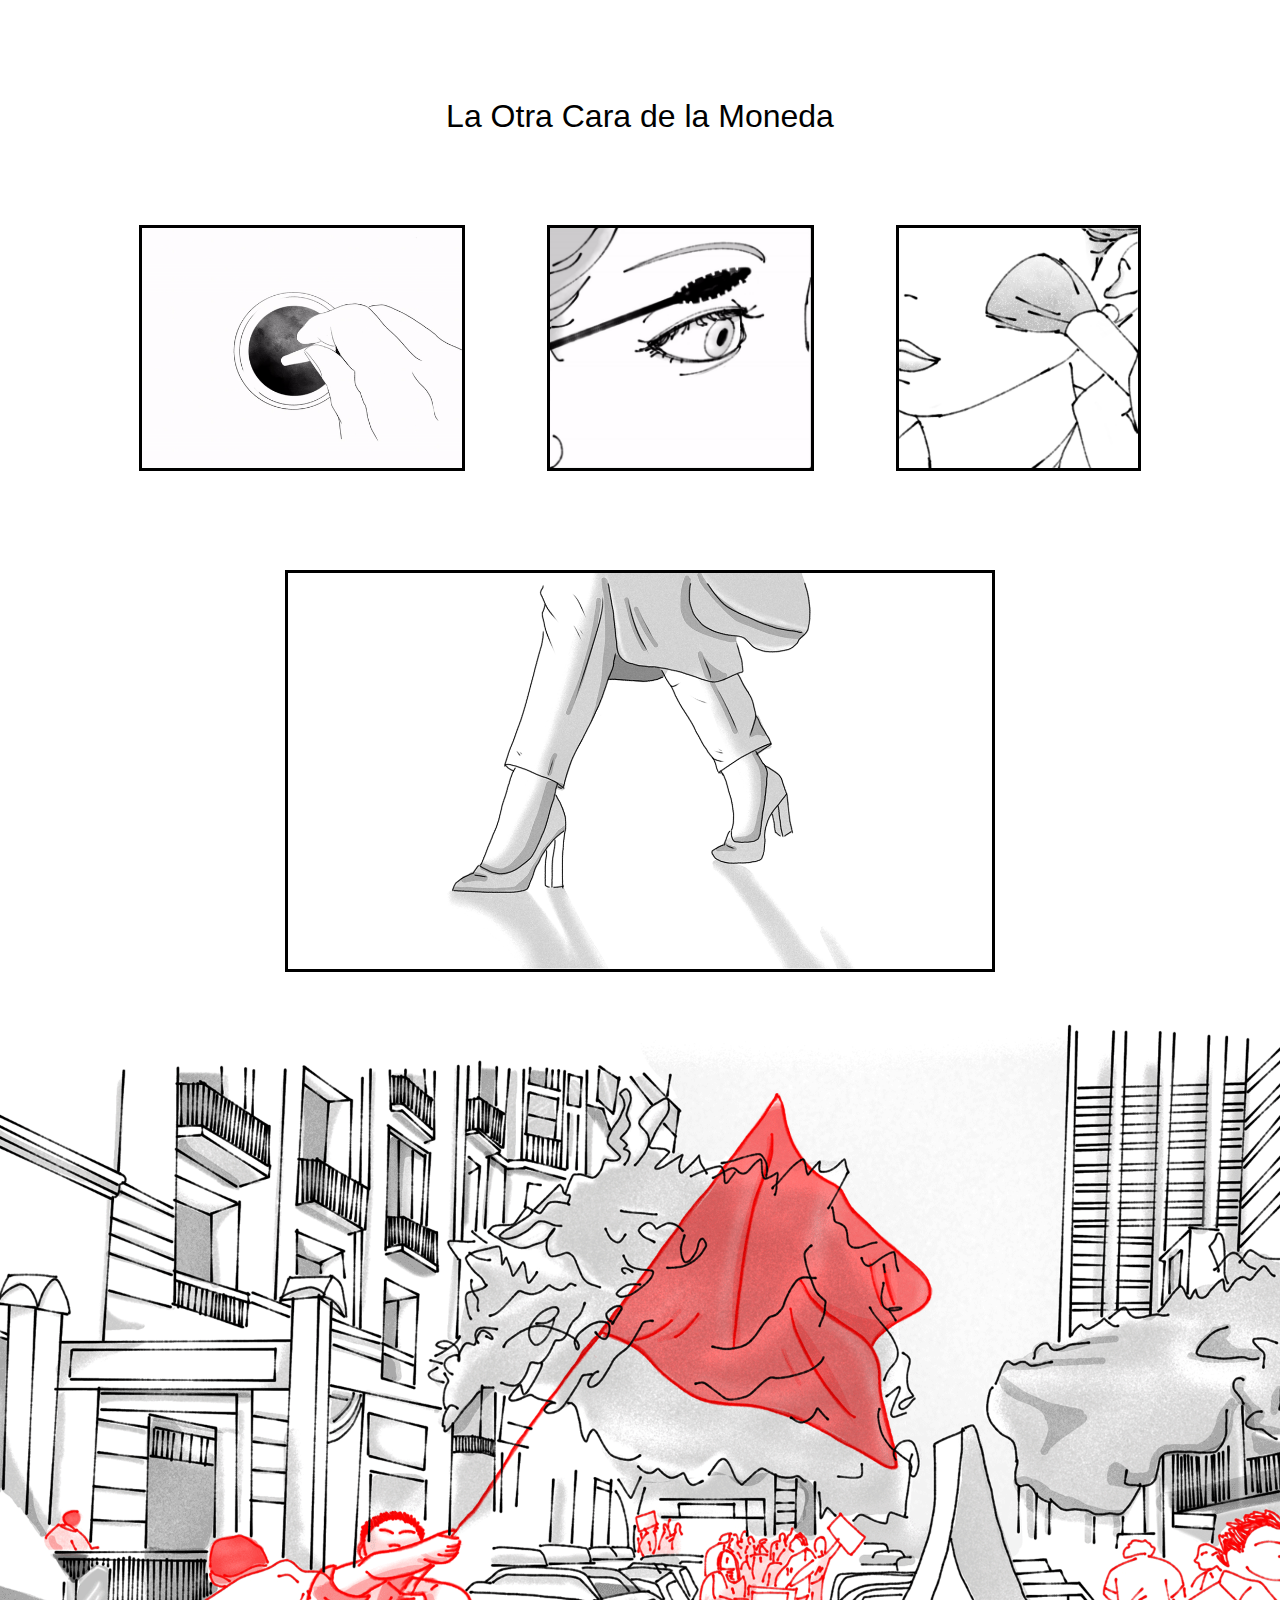
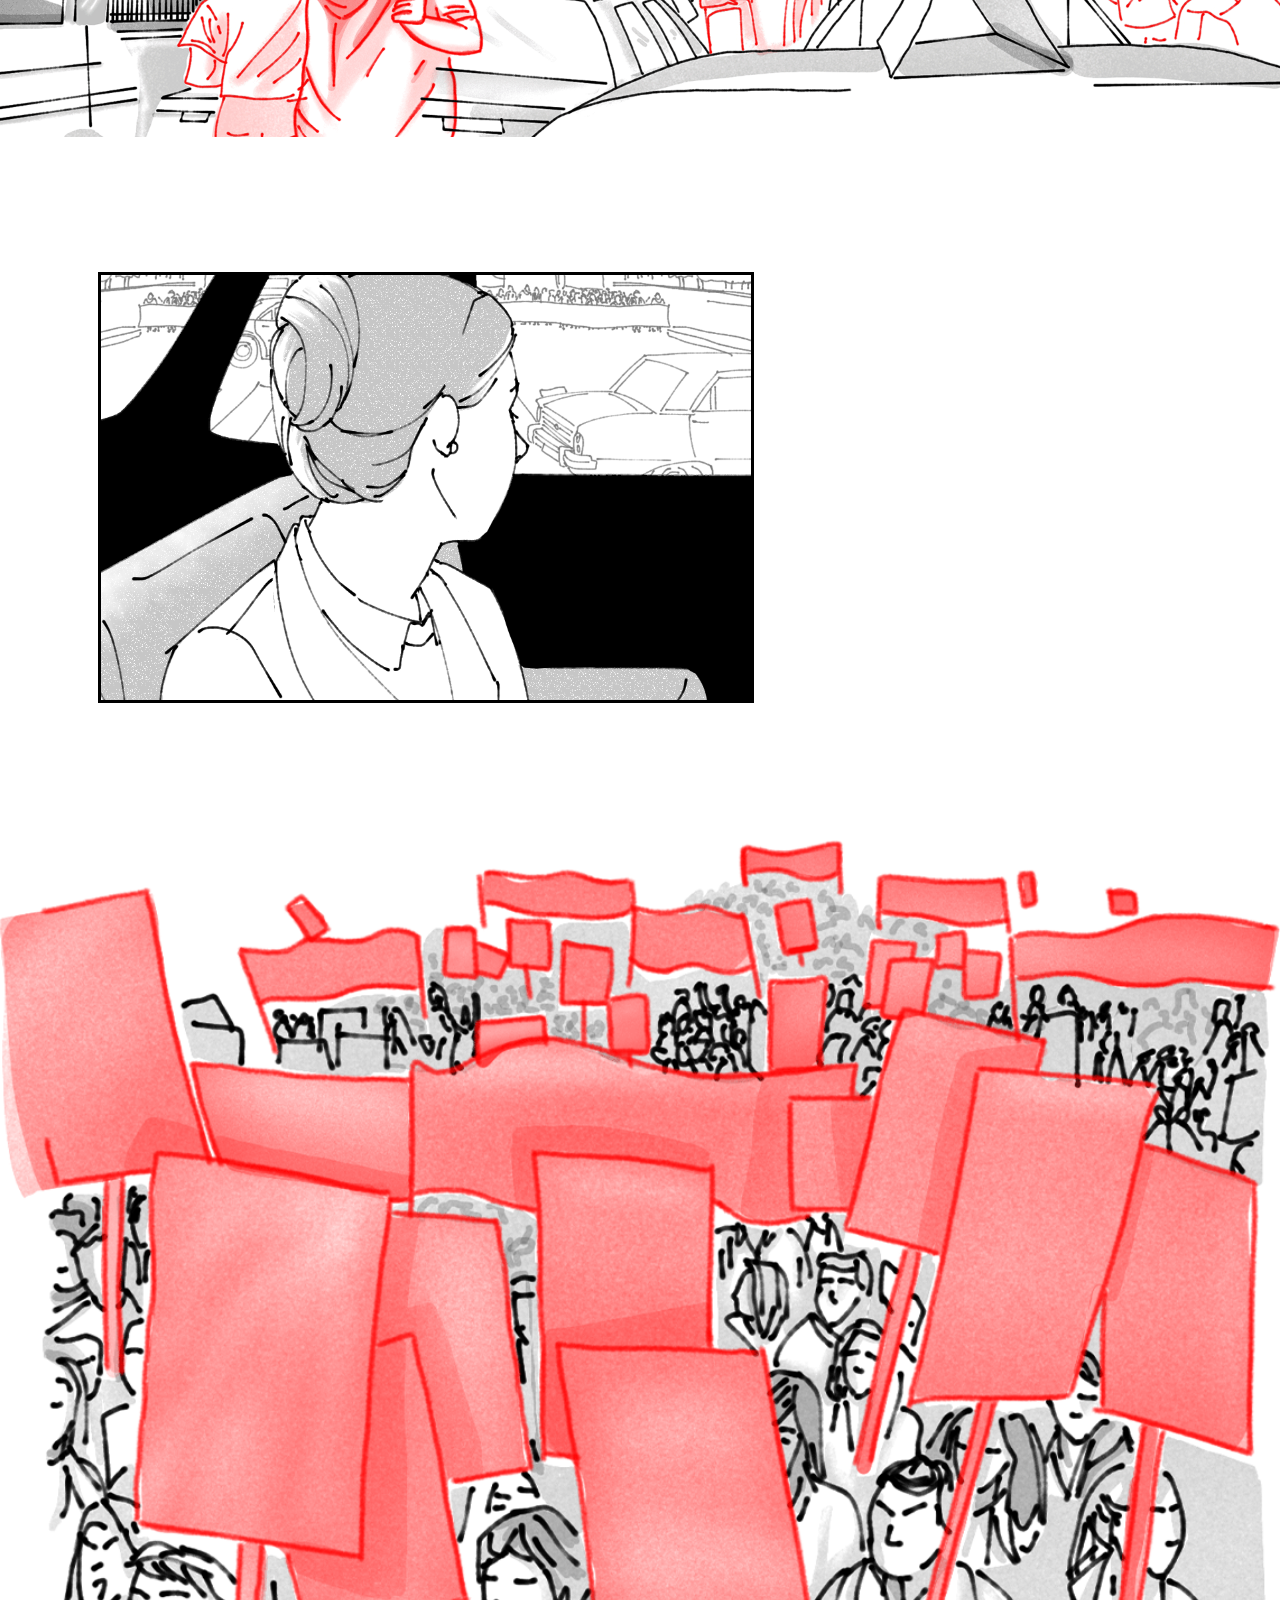
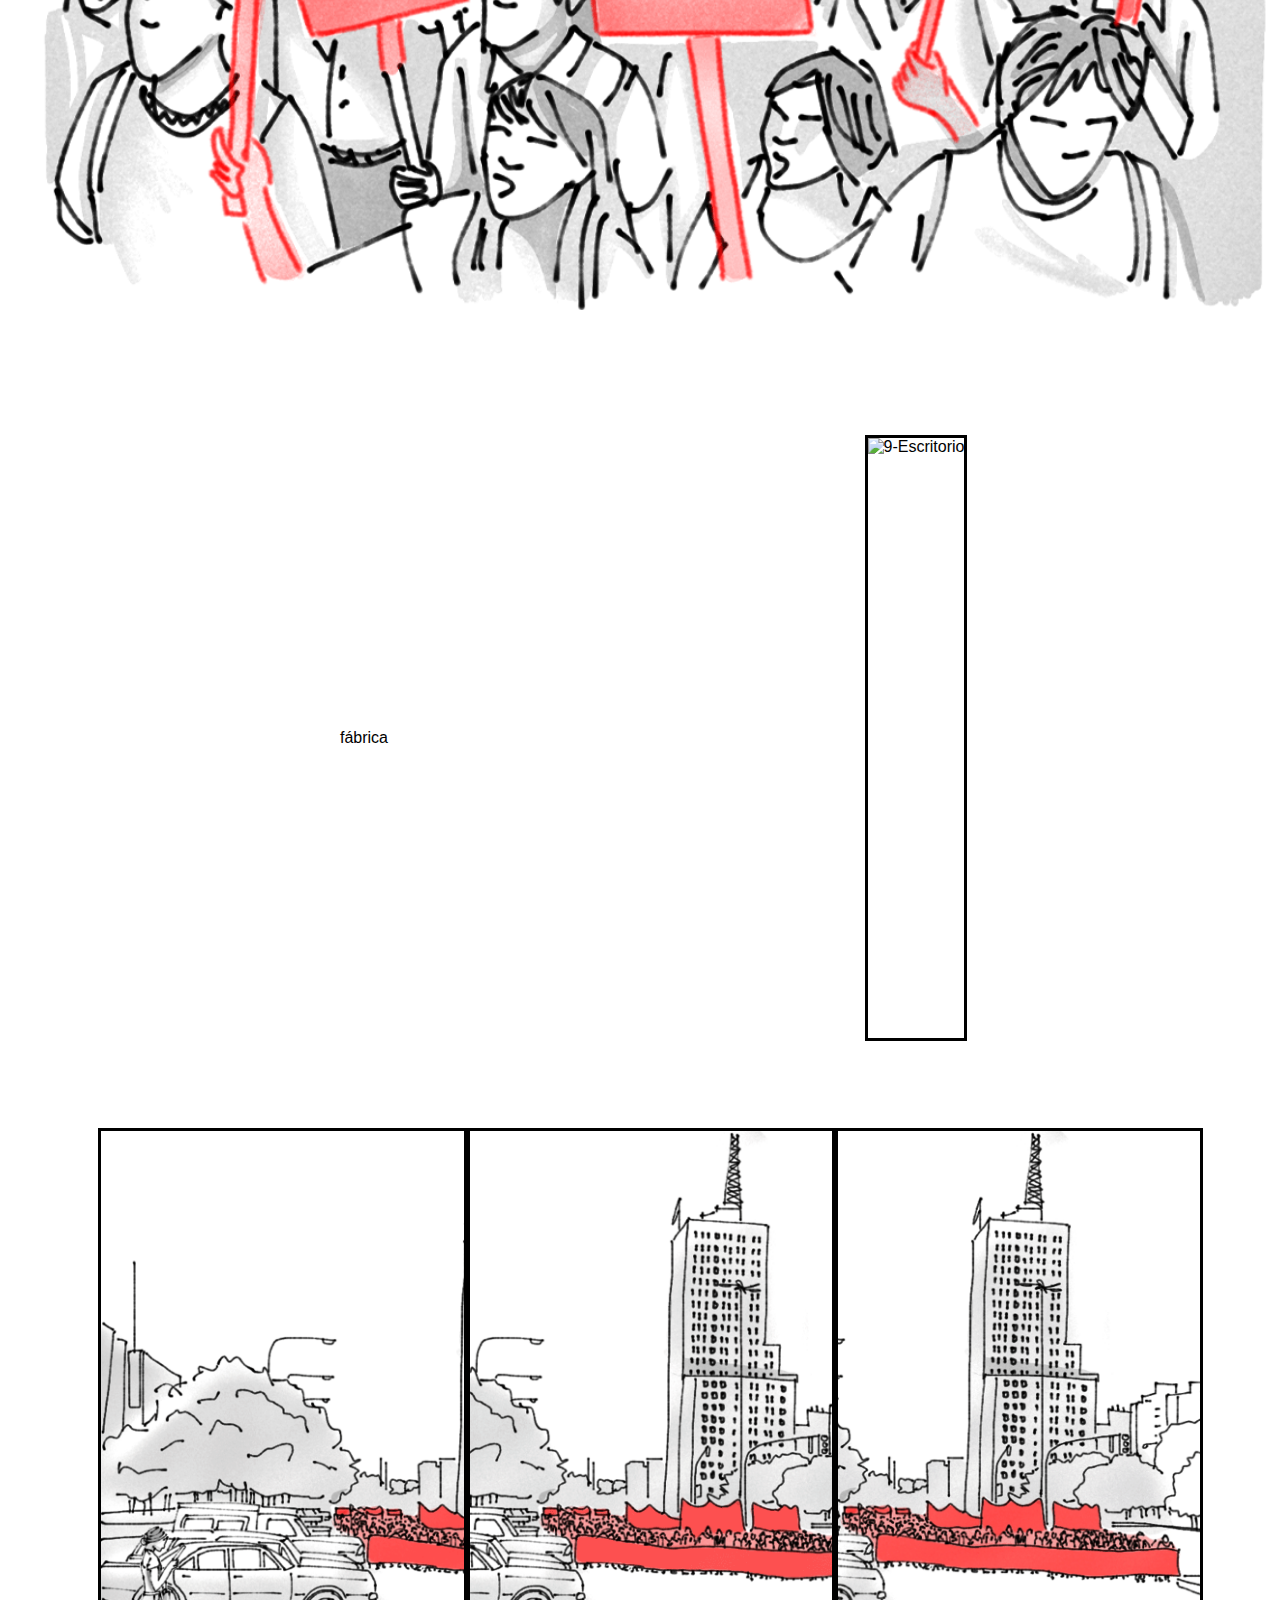
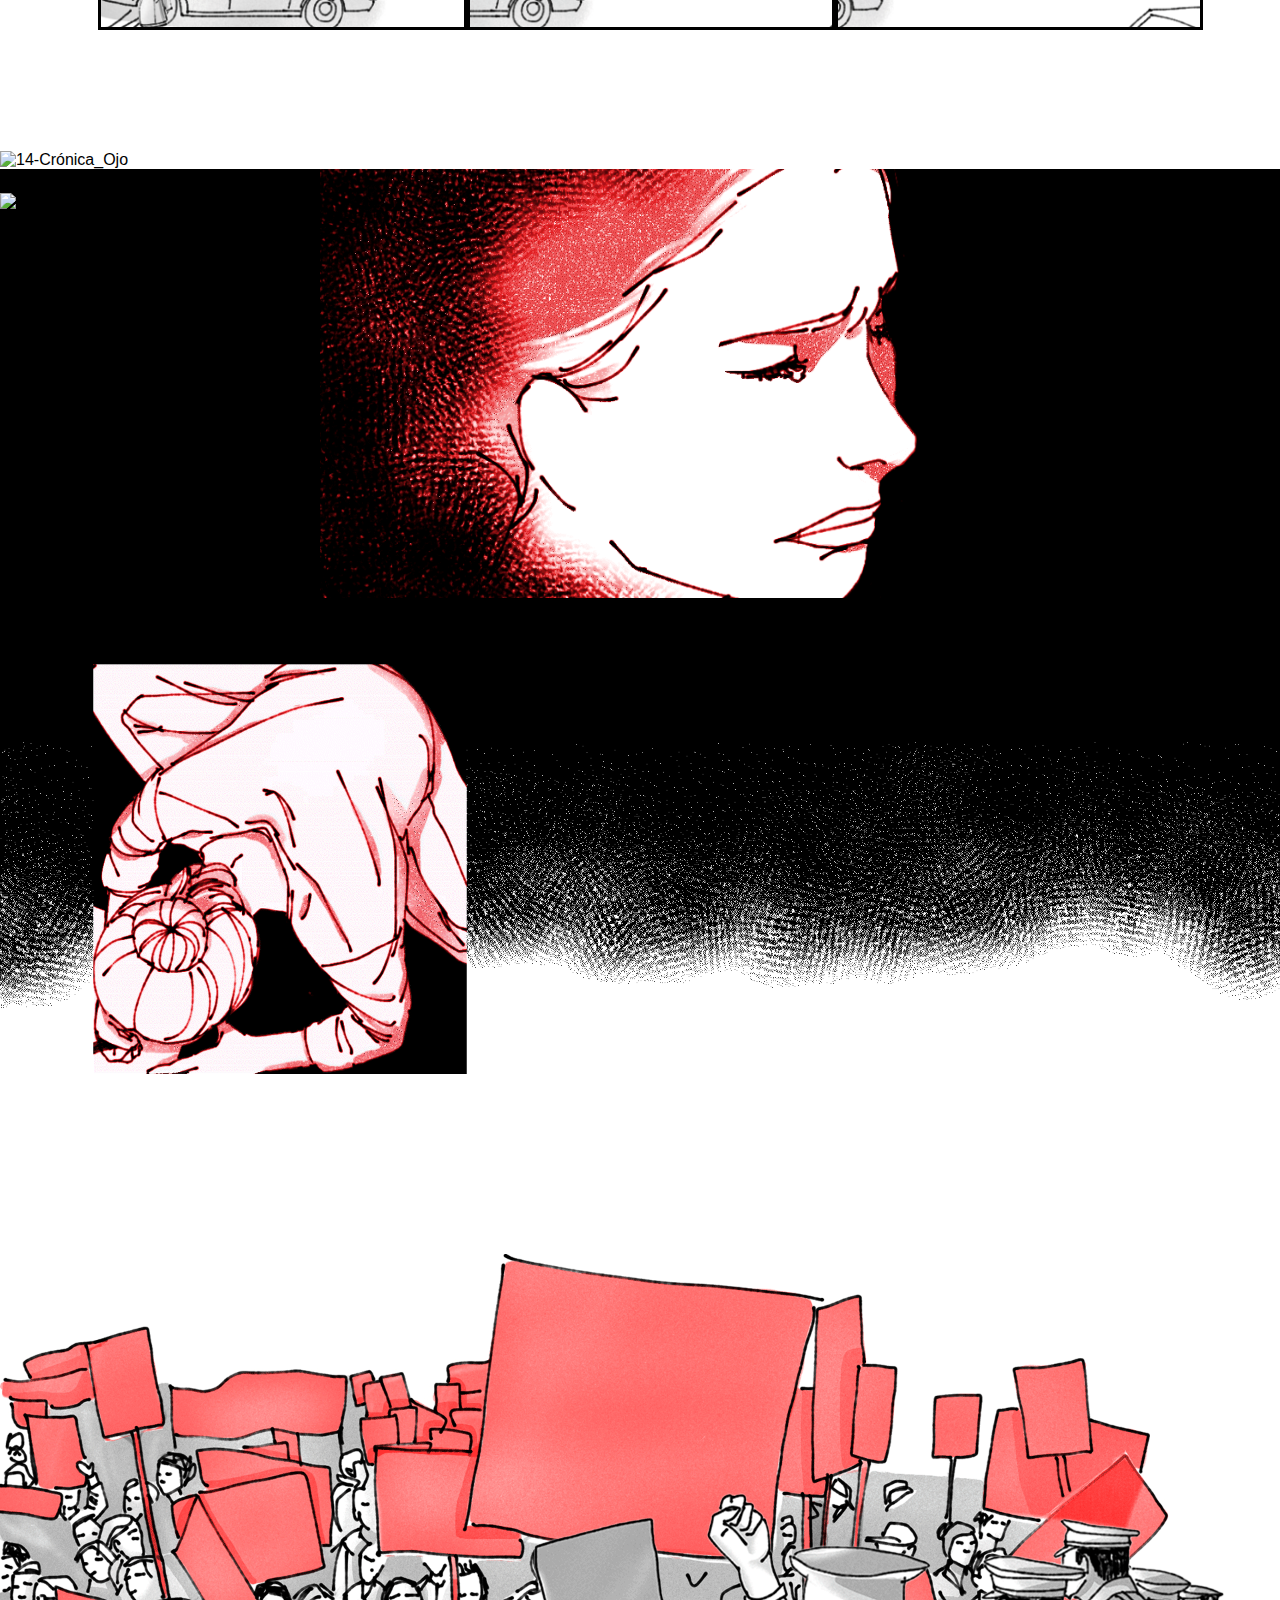
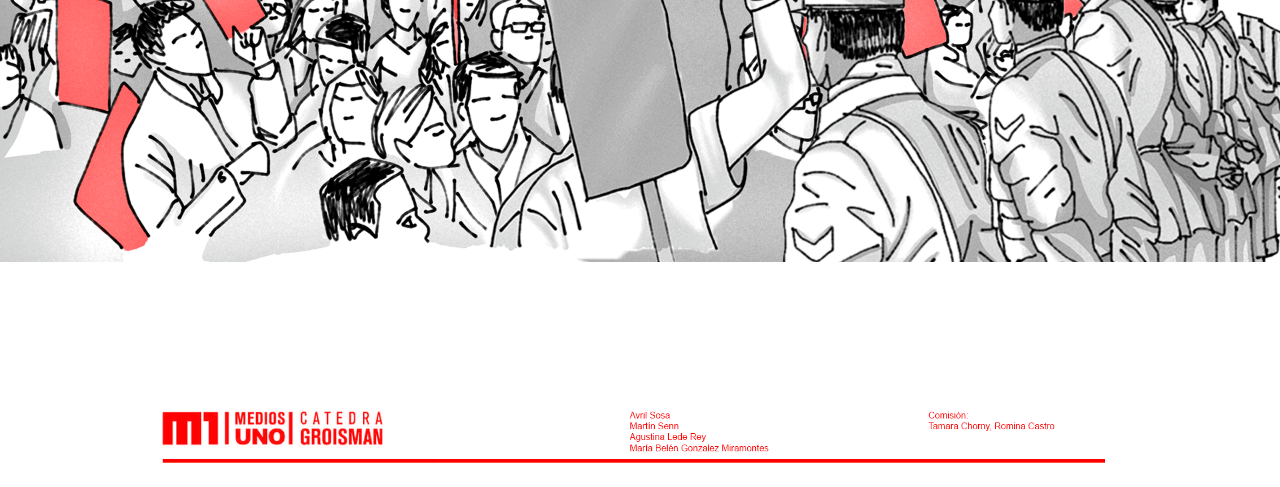
==== index.html @ 1dc96be9 "saving" ====
<!DOCTYPE html>
<html lang="en">
<head>
    <meta charset="UTF-8">
    <meta name="viewport" content="width=device-width, initial-scale=1.0">
    <title>La Otra Cara de la Moneda</title>
    <link rel="stylesheet" href="styles.css">
</head>
<body>
    <div class="section">La Otra Cara de la Moneda</div>
    
    <div class="row1">
        <div class="one">
            <img src="./Gifs/1-Café.gif" alt="1-Café" class="coffe">
        </div>
        <div class="two">
            <img src="./Gifs/2-Máscara.gif" alt="1-Máscara" class="rimmel">
        </div>
        <div class="three">
            <img src="./Gifs/3-Maquillaje.gif" alt="3-Maquillaje" class="makeup">
        </div>
    </div>

    <div class="row2">
        <img src="./Gifs/4-Zapatos.gif" alt="4-Zapatos" class="shoes">
    </div>

    <div class="row3">
        <img src="./Gifs/5-Banderazo.gif" alt="5-Banderazo" class="Flag">
    </div>

    <div class="row4">
        <img src="./Gifs/6-Taxi.gif" alt="6-Taxi" class="taxi">
    </div>

    <div class="row5">
        <img src="./Gifs/7-Marcha.gif" alt="7-Marcha" class="protest">
    </div>

    <div class="row6">
        <div class="rectangle">fábrica</div>
        <div class="nine">
            <img src="./Gifs/9-Escritorio.gif" alt="9-Escritorio" class="desk">
        </div>
    </div>

    <div class="row7">
        <div class="ten">
            <img src="./Gifs/10-Caminata1.gif" alt="Caminata1" class="walk1">
        </div>
        <div class="eleven">
            <img src="./Gifs/11-Caminata2.gif" alt="Caminata2" class="walk2">
        </div>
        <div class="twelve">
            <img src="./Gifs/12-Caminata3.gif" alt="Caminata3" class="walk3">
        </div>
    </div>

    <div class="row">
        <img src="./Gifs/13-TV.gif" alt="13-TV" class="tv">
    </div>

    <div class="row8">
        <img src="./Gifs/14-Crónica_Ojo.gif" alt="14-Crónica_Ojo" class="cronicatv">
    </div>

    <div class="row9">
        <img src="./Gifs/15-Llanto2.gif" alt="15-Llanto" class="cry">
    </div>

    <div class="row10">
        <img src="./Gifs/16-Escribiendo2.gif" alt="16-Escribiendo2" class="writing">
    </div>

    <div class="row11">
        <img src="./Gifs/17-Policía.gif" alt="17-Policía" class="police">
    </div>

    <div class="créditos">
        <img src="créditos.png" alt="créditos" class="credits">
    </div>
    
    <script src="scripts.js"></script>
</body>
</html>
---- styles.css ----
body {
  font-family: Arial, sans-serif;
  padding-left: 90px;
  padding-right: 90px;
}

.section {
  display: flex;
  justify-content: center;
  font-size: 2rem;
  padding-top: 90px;
}

.row1 {
  padding-top: 90px;
  padding-bottom: 45px;
  display: flex;
  align-items: center;
  justify-content: space-around;
}

.row1 div {
  display: flex;
  justify-content: center;
  height: 300px;
}

.row1 img {
  height: 80%;
  width: auto;
  border: 3px solid #000;
}

.row2 {
  display: flex;
  justify-content: center;
  align-items: center;
  padding-bottom: 45px;
}

.row2 img {
  width: 65%;
  border: 3px solid #000;
}

.row3 {
  display: flex;
  justify-content: center;
  align-items: center;
  padding-bottom: 90px;
  margin-left: -98px;
  margin-right: -98px;
}

.row3 img {
  width: 100%;
}

.row4 {
  display: flex;
  justify-content: left;
  padding-top: 45px;
  padding-bottom: 90px;
}

.row4 img {
  width: 60%;
  border: 3px solid #000;
}

.row5 {
  display: flex;
  justify-content: center;
  align-items: center;
  padding-top: 143px;
  padding-bottom: 135px;
  margin: -98px;
}

.row5 img {
  width: 100%;
}

.row6 {
  padding-top: 135px;
  padding-bottom: 45px;
  display: flex;
  justify-content: center;
  align-items: center;
  height: 600px;
  padding-top: 90px;
  gap: 20px; /* Espacio entre los GIFs */
}

.row6 div {
  display: flex;
  justify-content: center;
  align-items: center;
  flex: 2;
  height: 100%;
}

.row6 img {
  height: 100%;
  width: auto;
  border: 3px solid #000;
}

.row7 {
  padding-top: 45px;
  padding-bottom: 45px;
  display: flex;
  align-items: center;
  justify-content: space-between;
}

.row7 div {
  display: flex;
  justify-content: center;
  height: 620px;
}

.row7 img {
  max-height: 80%;
  width: auto;
  border: 3px solid #000;
}

.row{
  display: flex;
  justify-content: center;
  align-items: center;
  margin-left: -98px;
  margin-right: -98px;
}

.row img {
  width: 100%;
}

.row8 {
  display: flex;
  justify-content: center;
  align-items: center;
  margin-top: -60px;
  margin-left: -98px;
  margin-right: -98px;
  height: auto;
}

.row8 img {
  width: 100%;
  height: auto;
}

.row9 {
  display: flex;
  justify-content: center;
  align-items: center;
  margin-left: -98px;
  margin-right: -98px;
  background-color: black;
  padding-bottom: 15px;
}

.row9 img {
  width: 50%;
}

.row10 {
  display: flex;
  justify-content: center;
  align-items: center;
  margin-left: -98px;
  margin-right: -98px;
}

.row10 img {
  width: 100%;
}

.row4 img {
  width: 60%;
  border: 3px solid #000;
}

.row11 {
  display: flex;
  justify-content: center;
  align-items: center;
  margin-top: -90px;
  padding-bottom: 135px;
  margin-left: -98px;
  margin-right: -98px;
}

.row11 img {
  width: 100%;
}

.créditos {
  display: flex;
  align-items: center;
}

.créditos img {
  width: 100%;
}
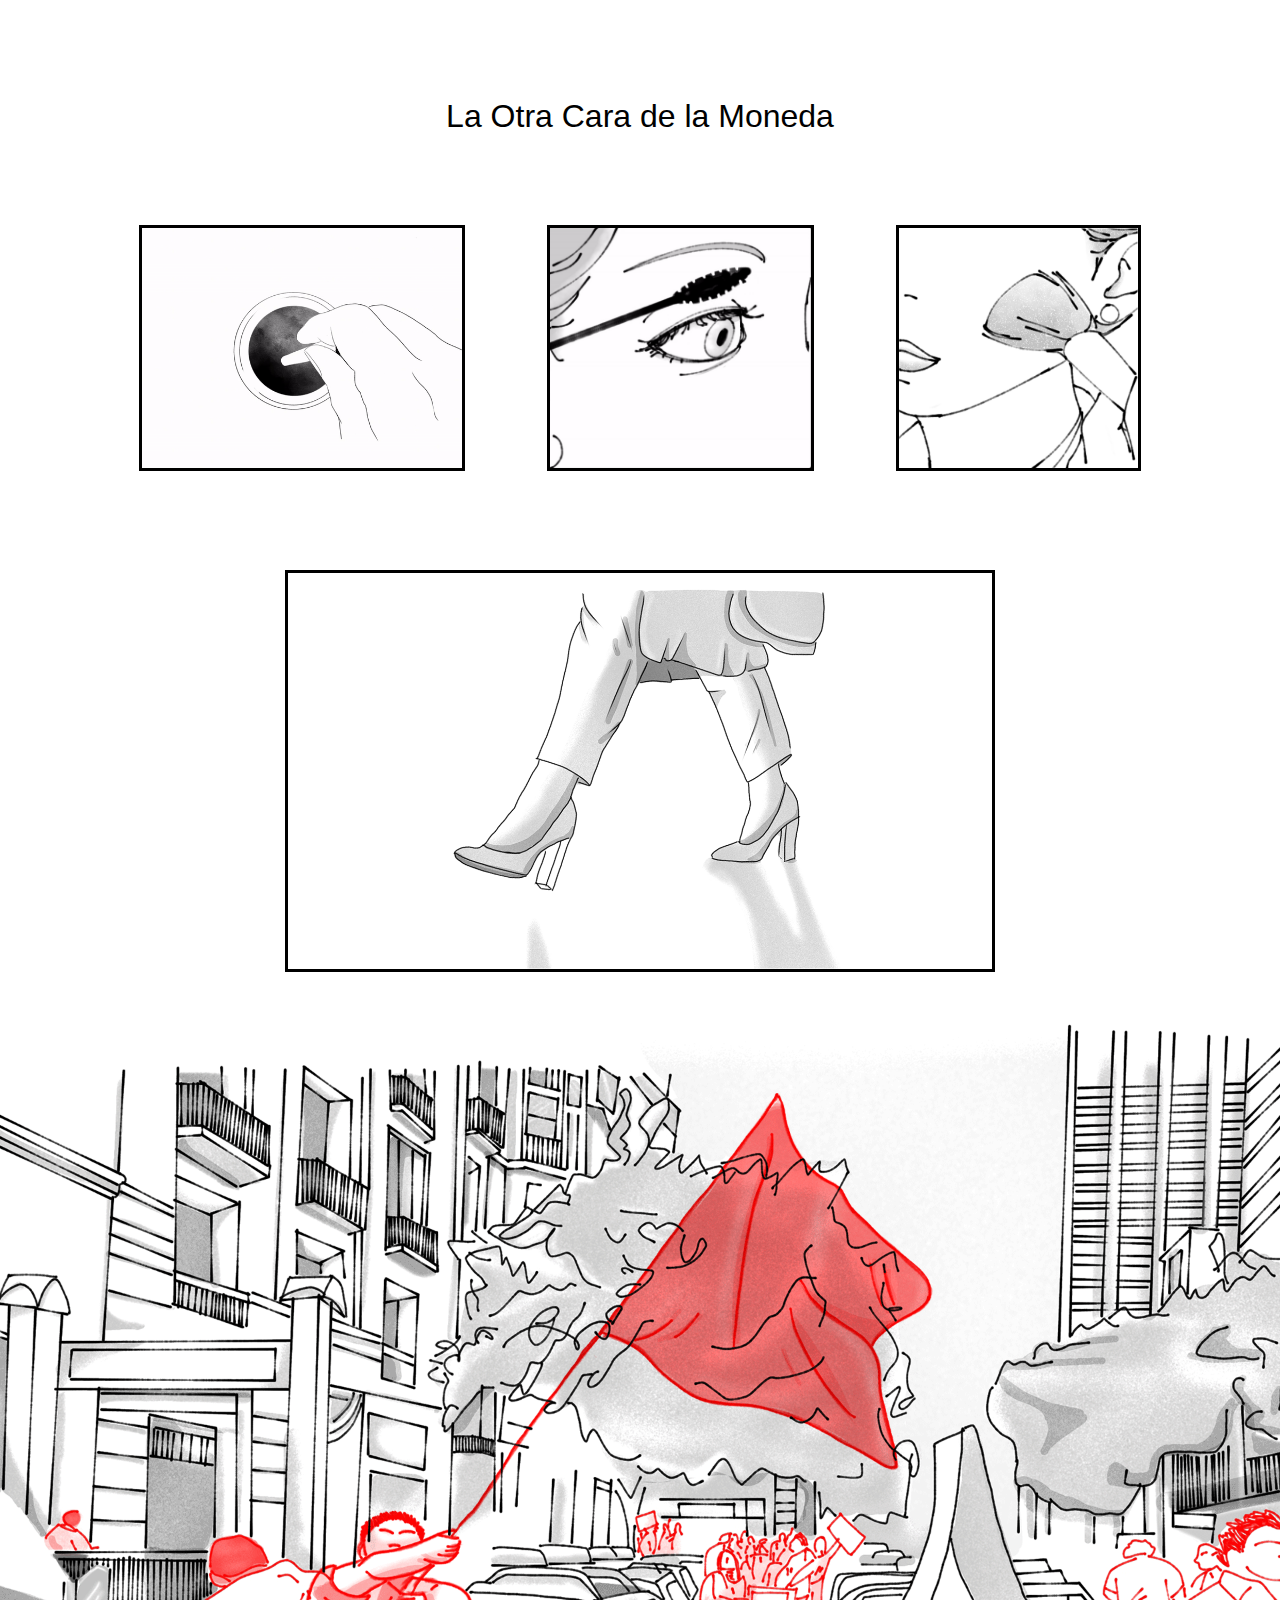
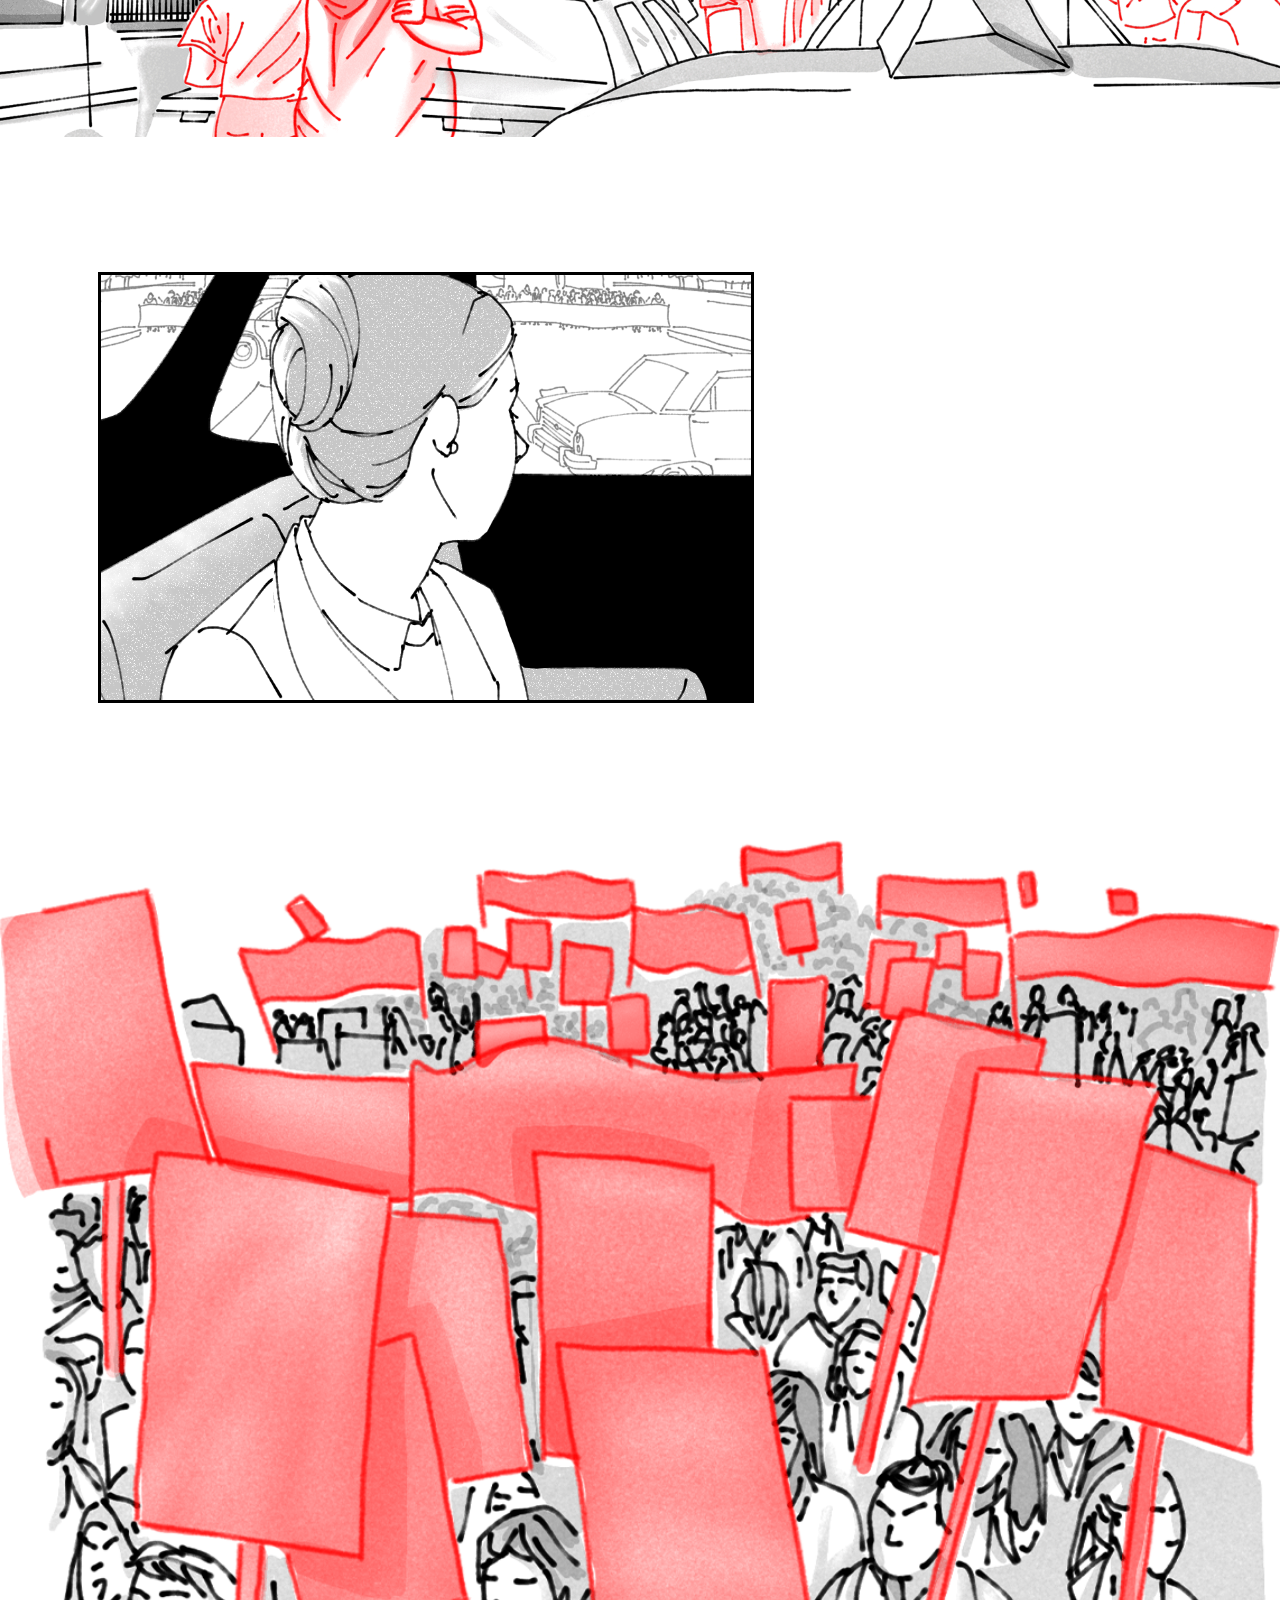
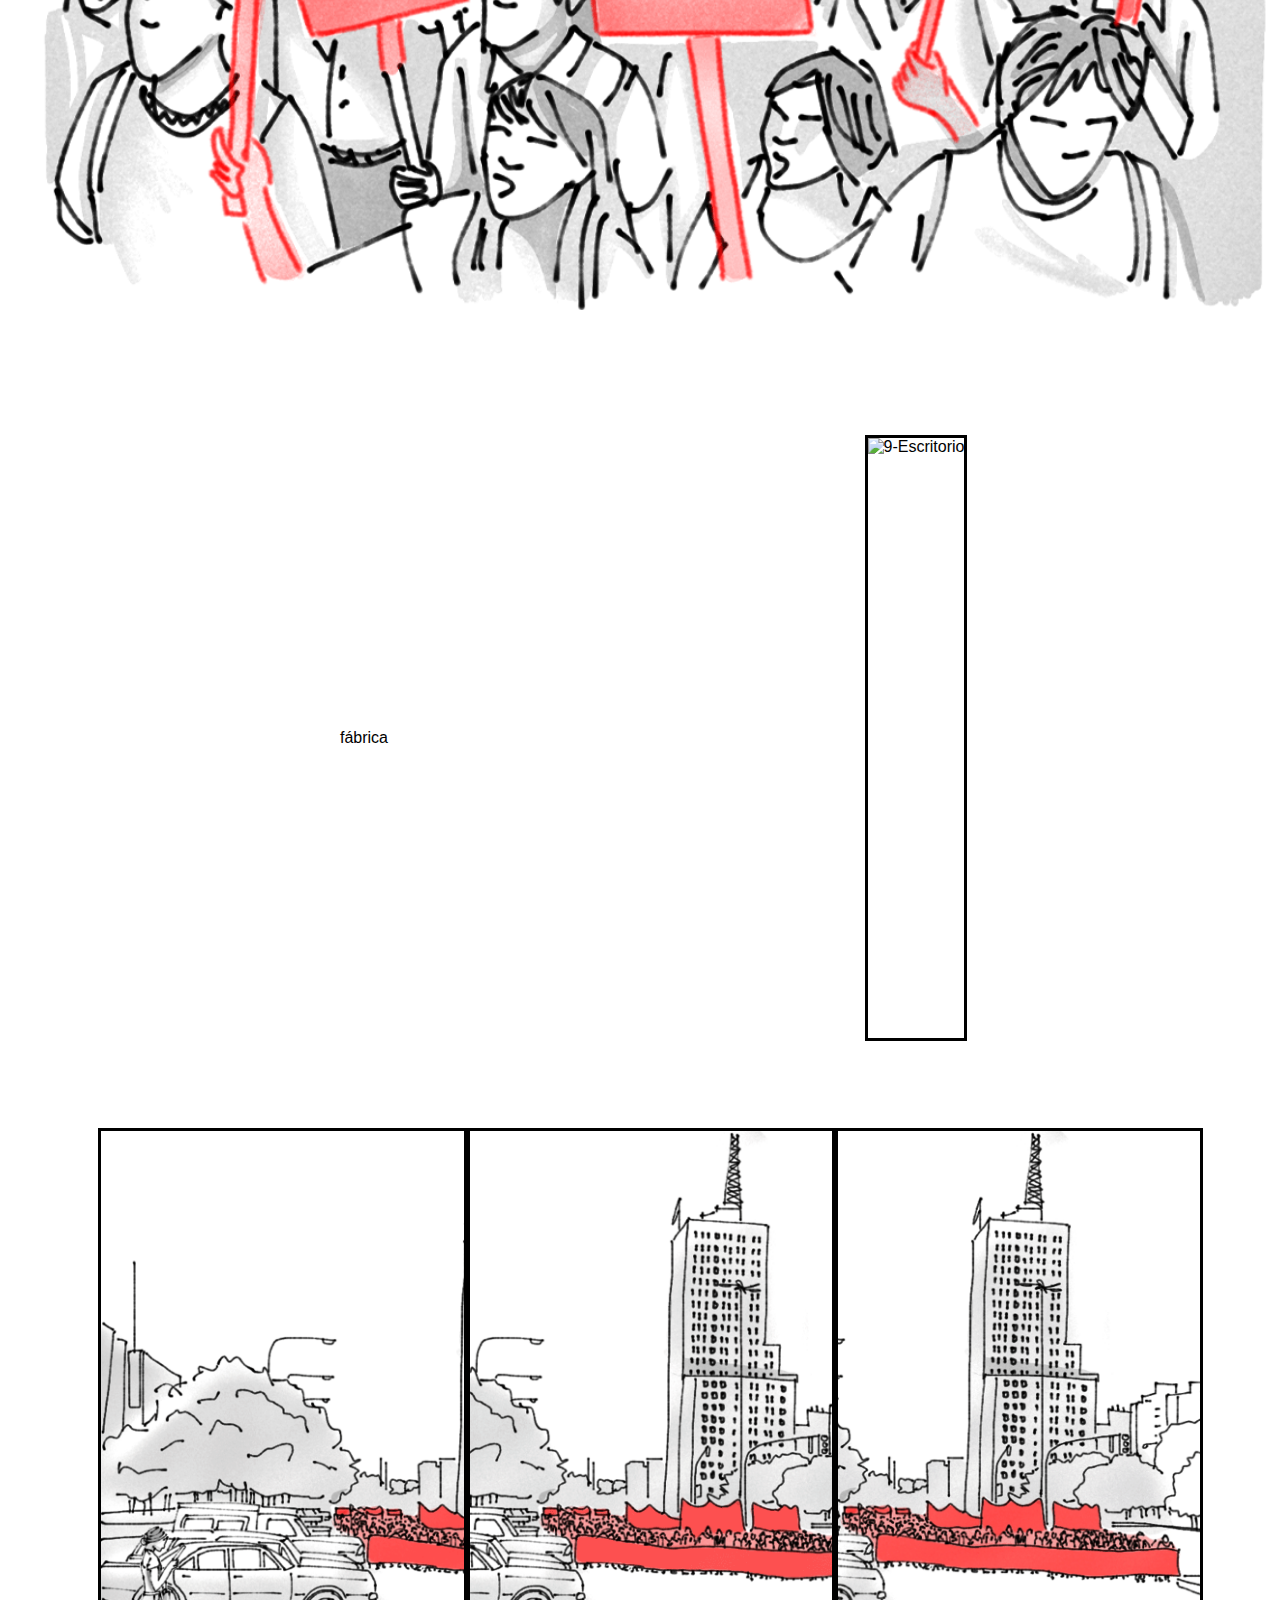
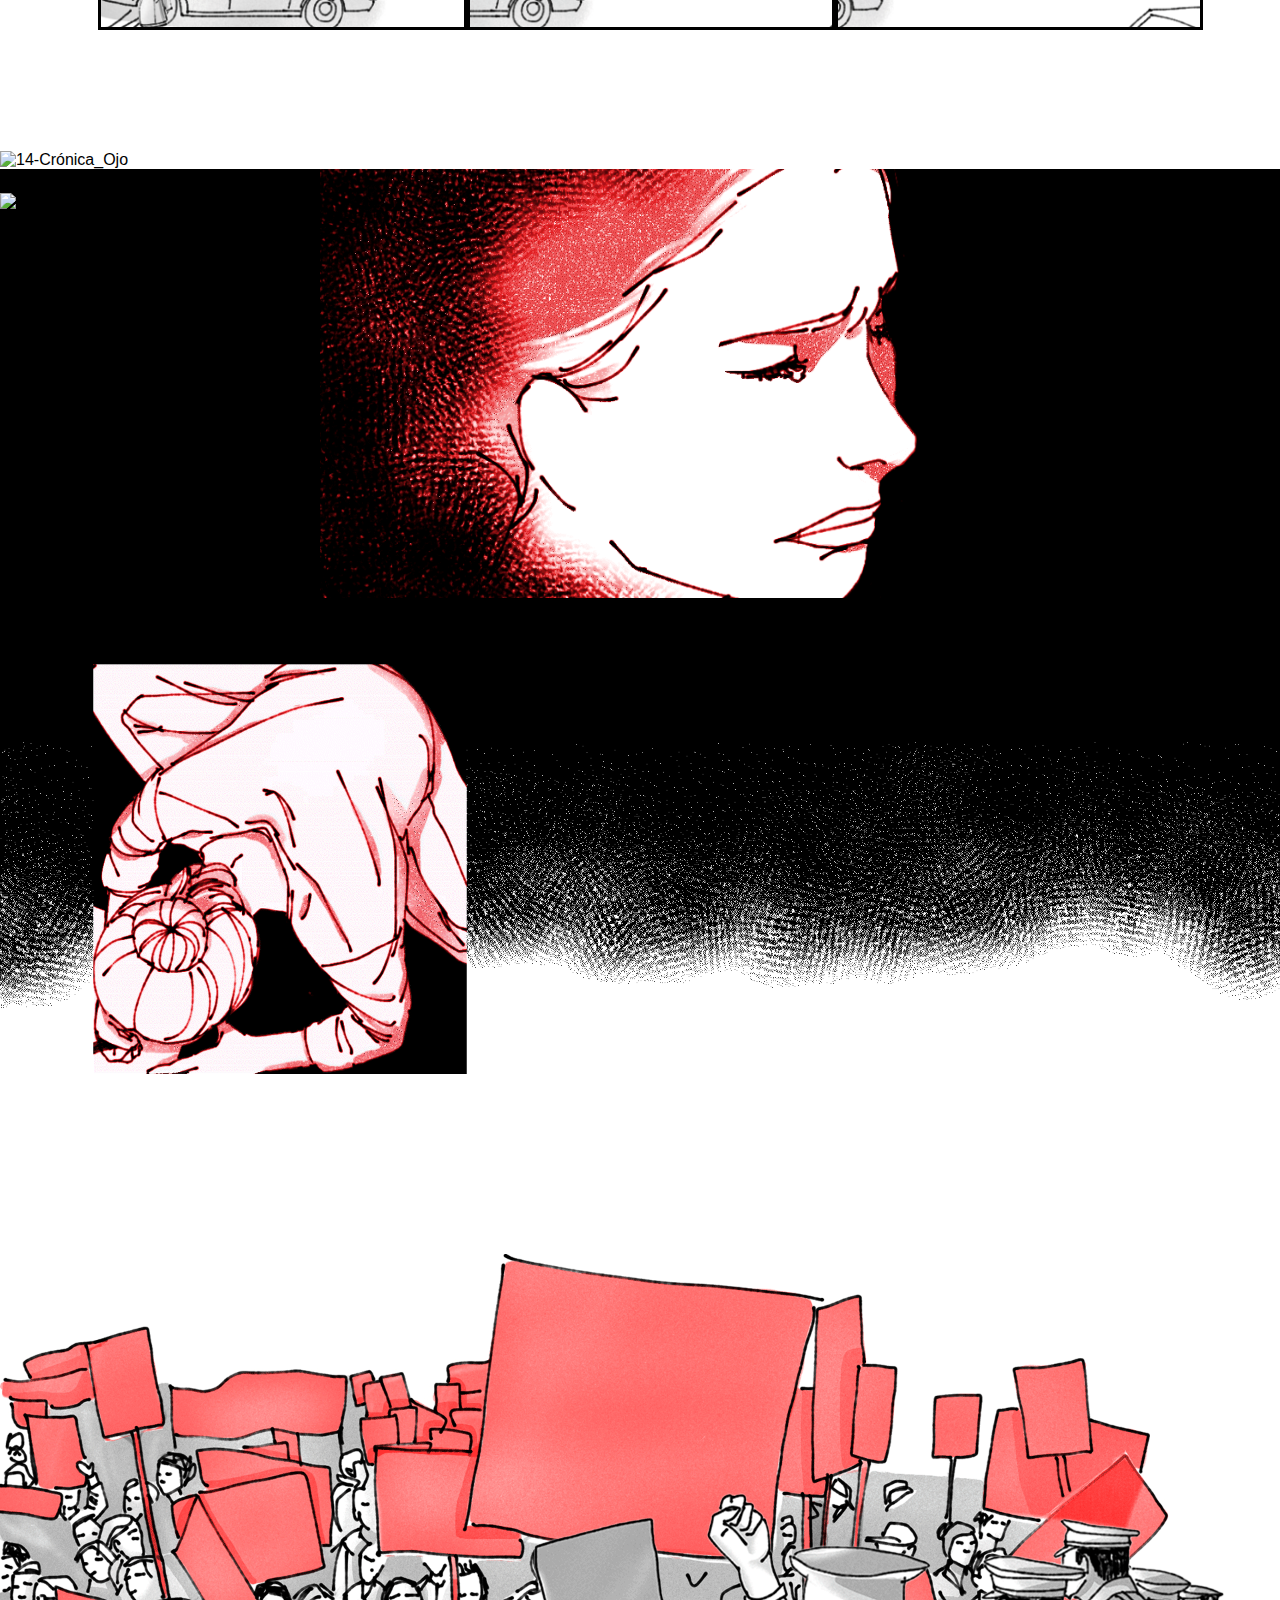
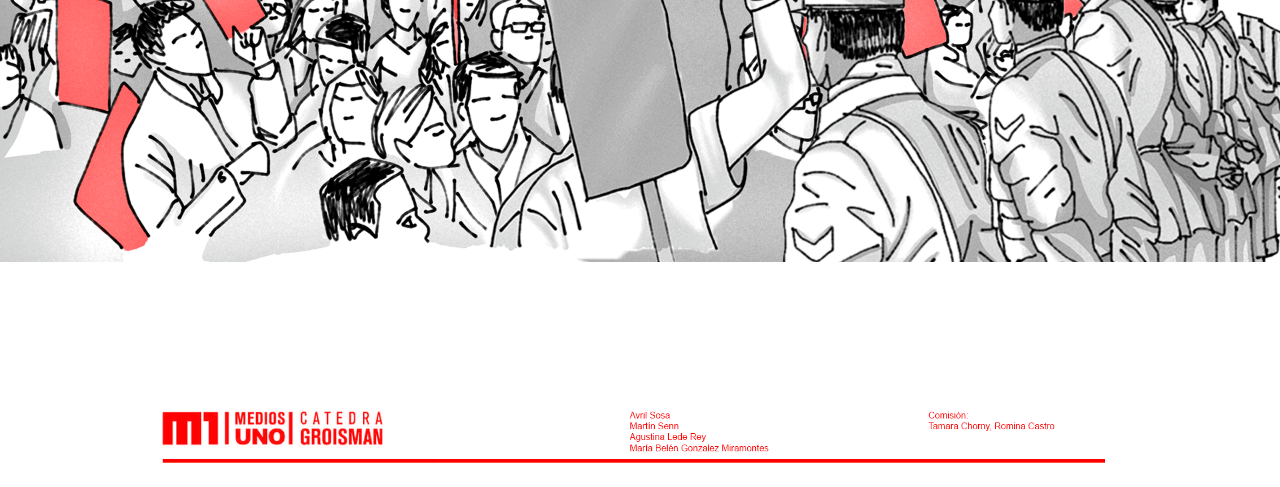
==== commit 7bea7f77: "save" ====
--- a/index.html
+++ b/index.html
@@ -1,10 +1,11 @@
 <!DOCTYPE html>
-<html lang="en">
+<html lang="es">
 <head>
     <meta charset="UTF-8">
     <meta name="viewport" content="width=device-width, initial-scale=1.0">
     <title>La Otra Cara de la Moneda</title>
     <link rel="stylesheet" href="styles.css">
+    <link rel="icon" type="image/png" href="./M1.png">
 </head>
 <body>
     <div class="section">La Otra Cara de la Moneda</div>
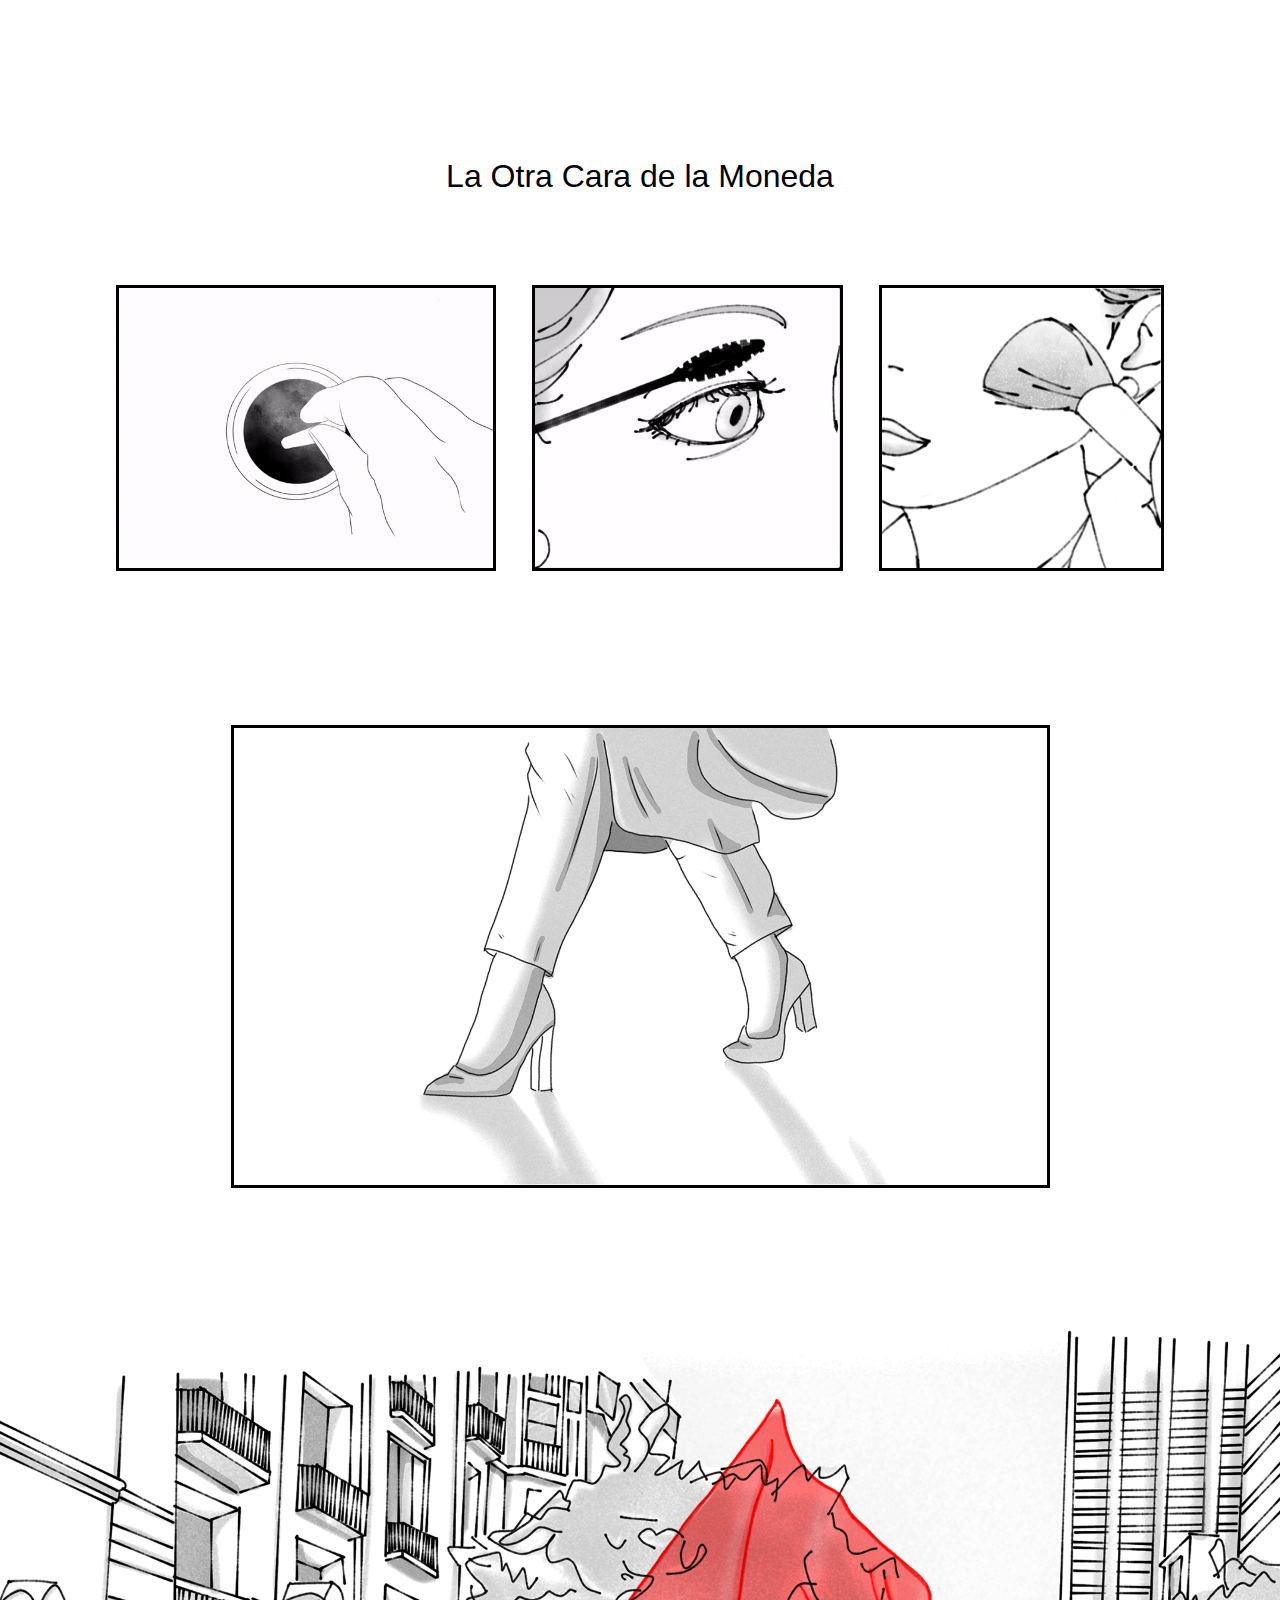
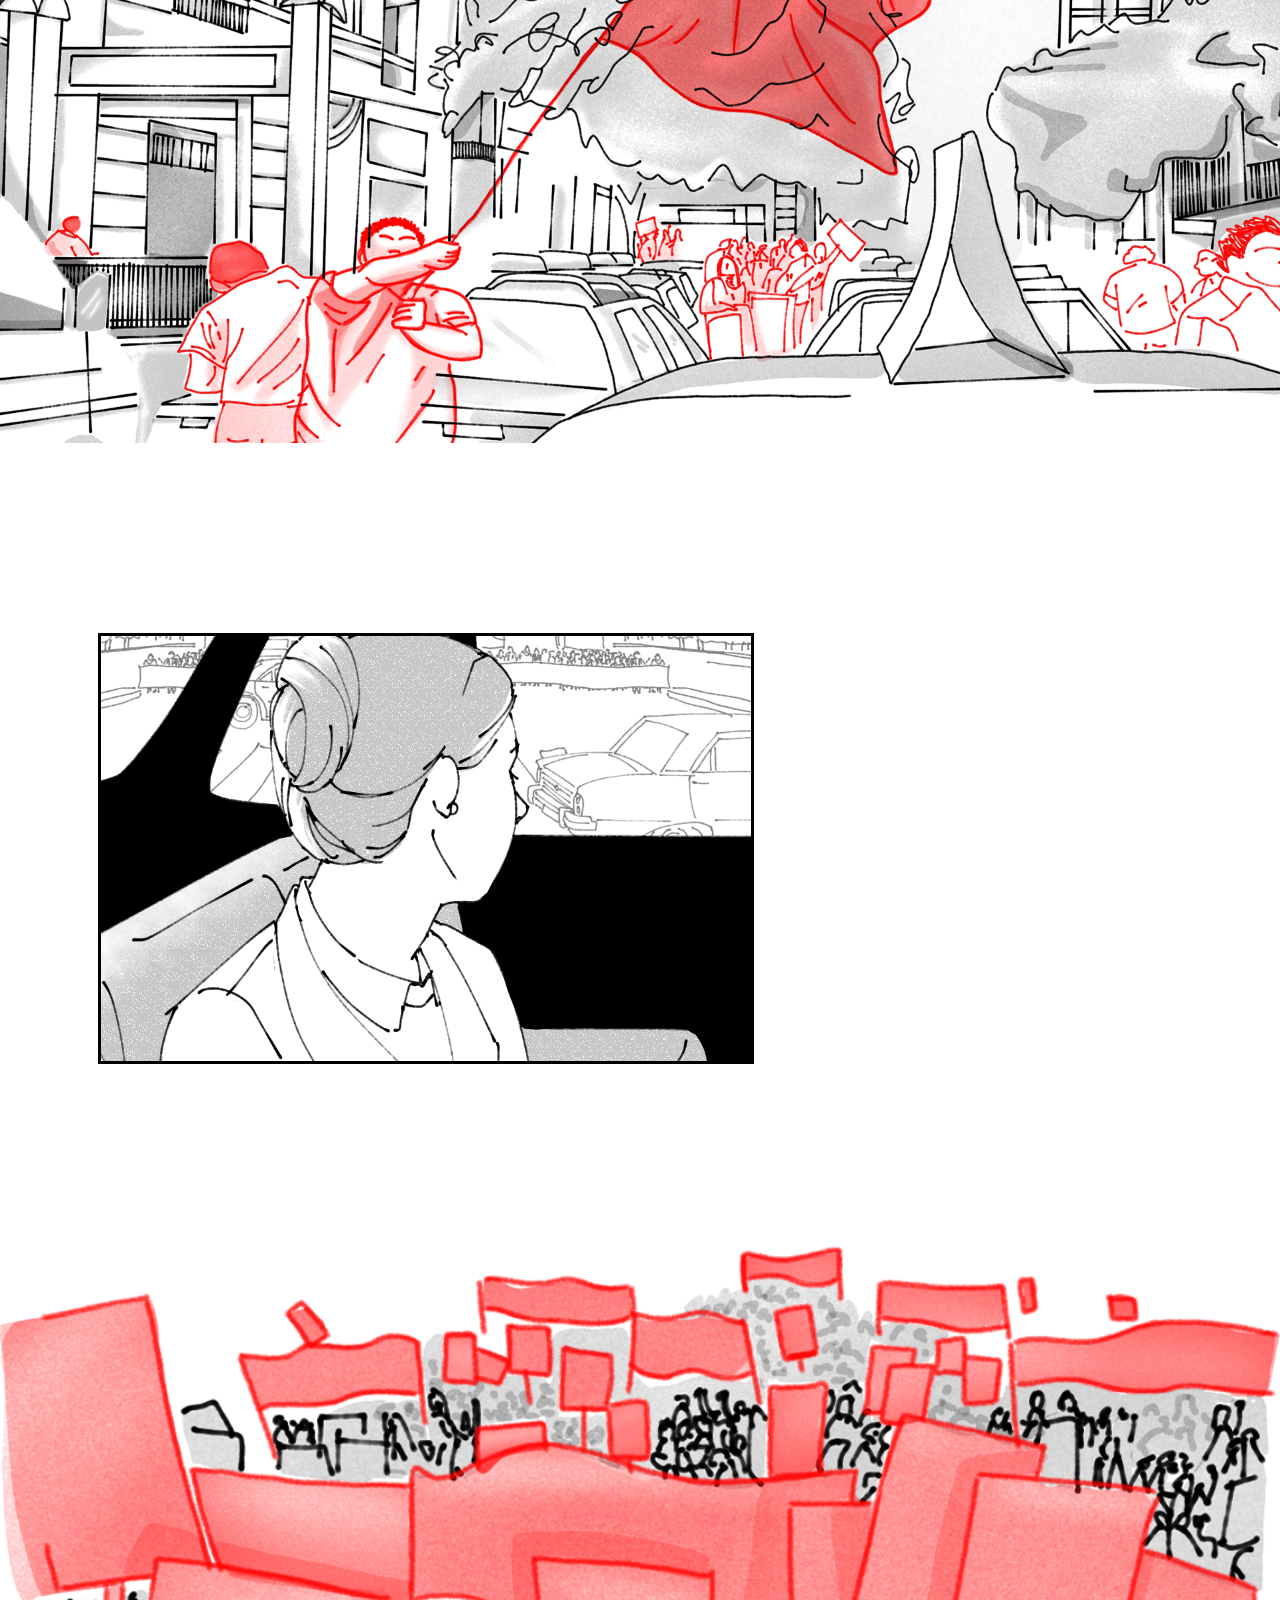
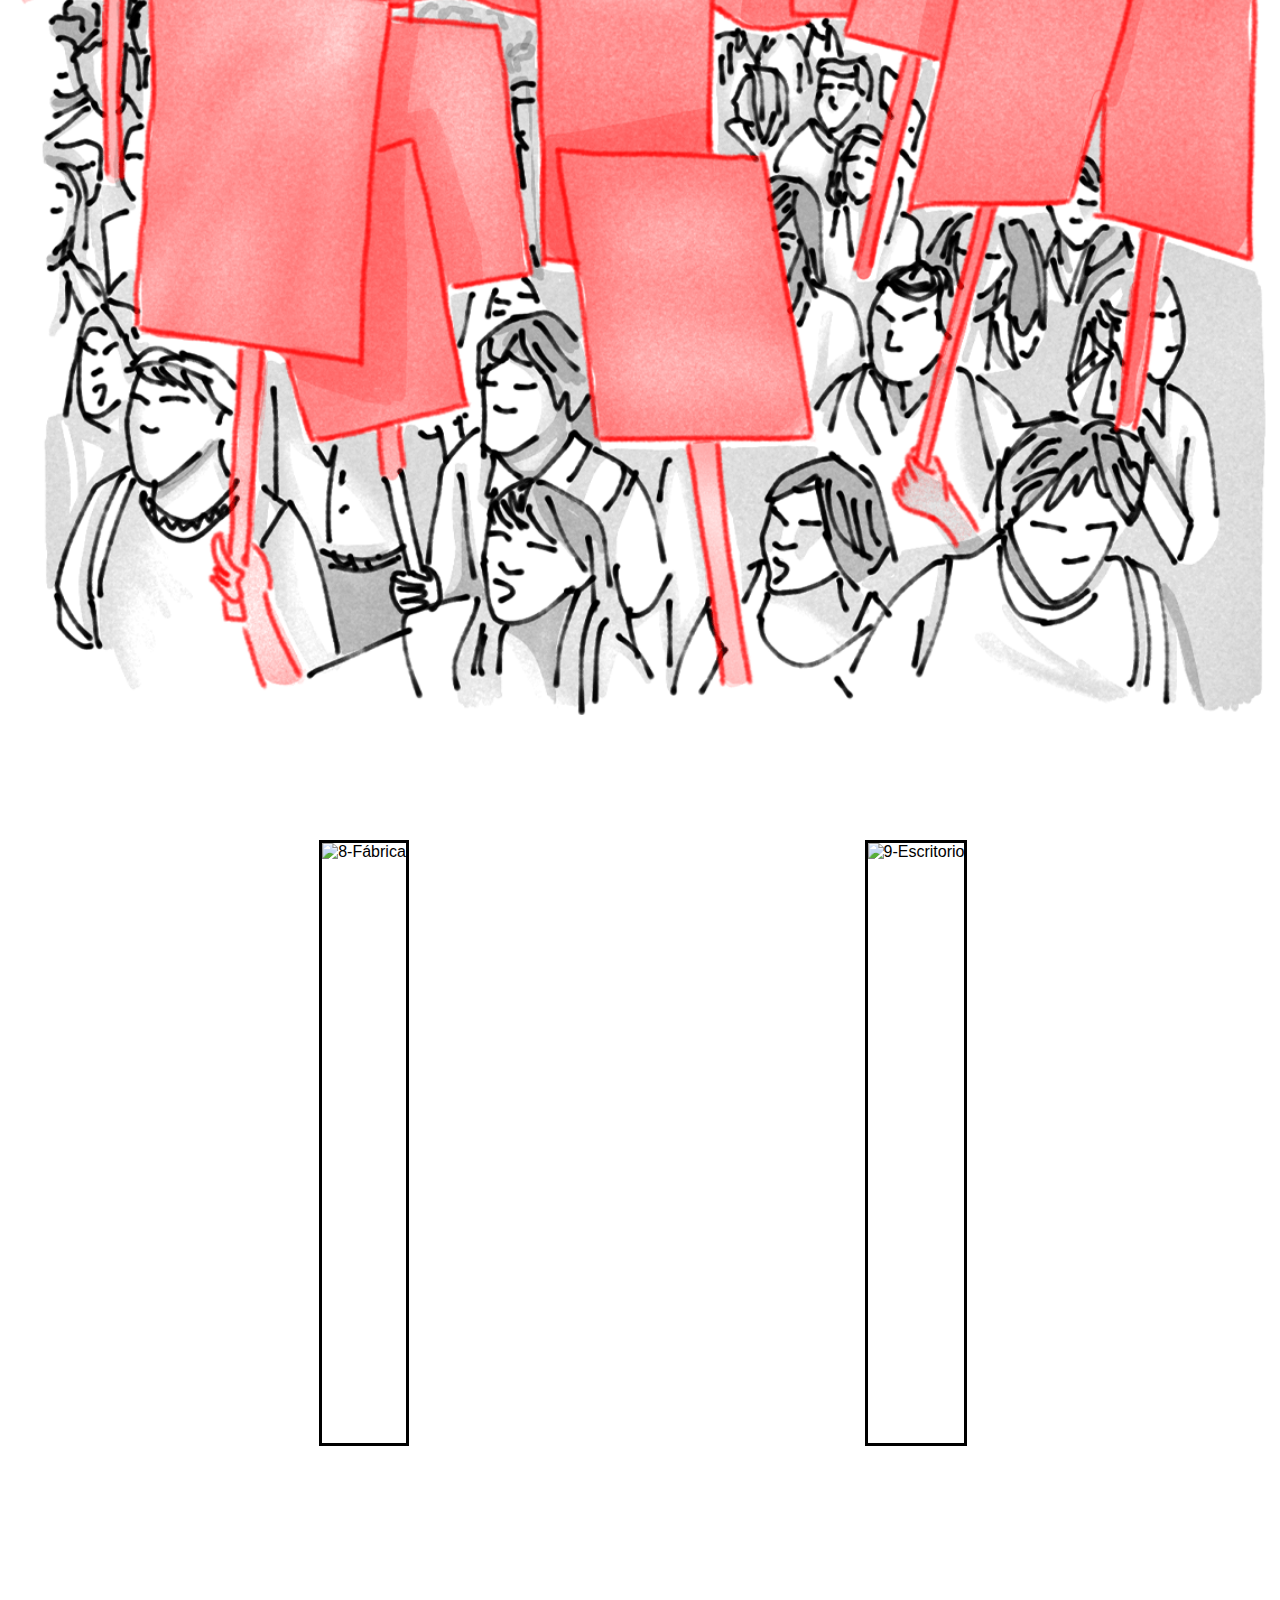
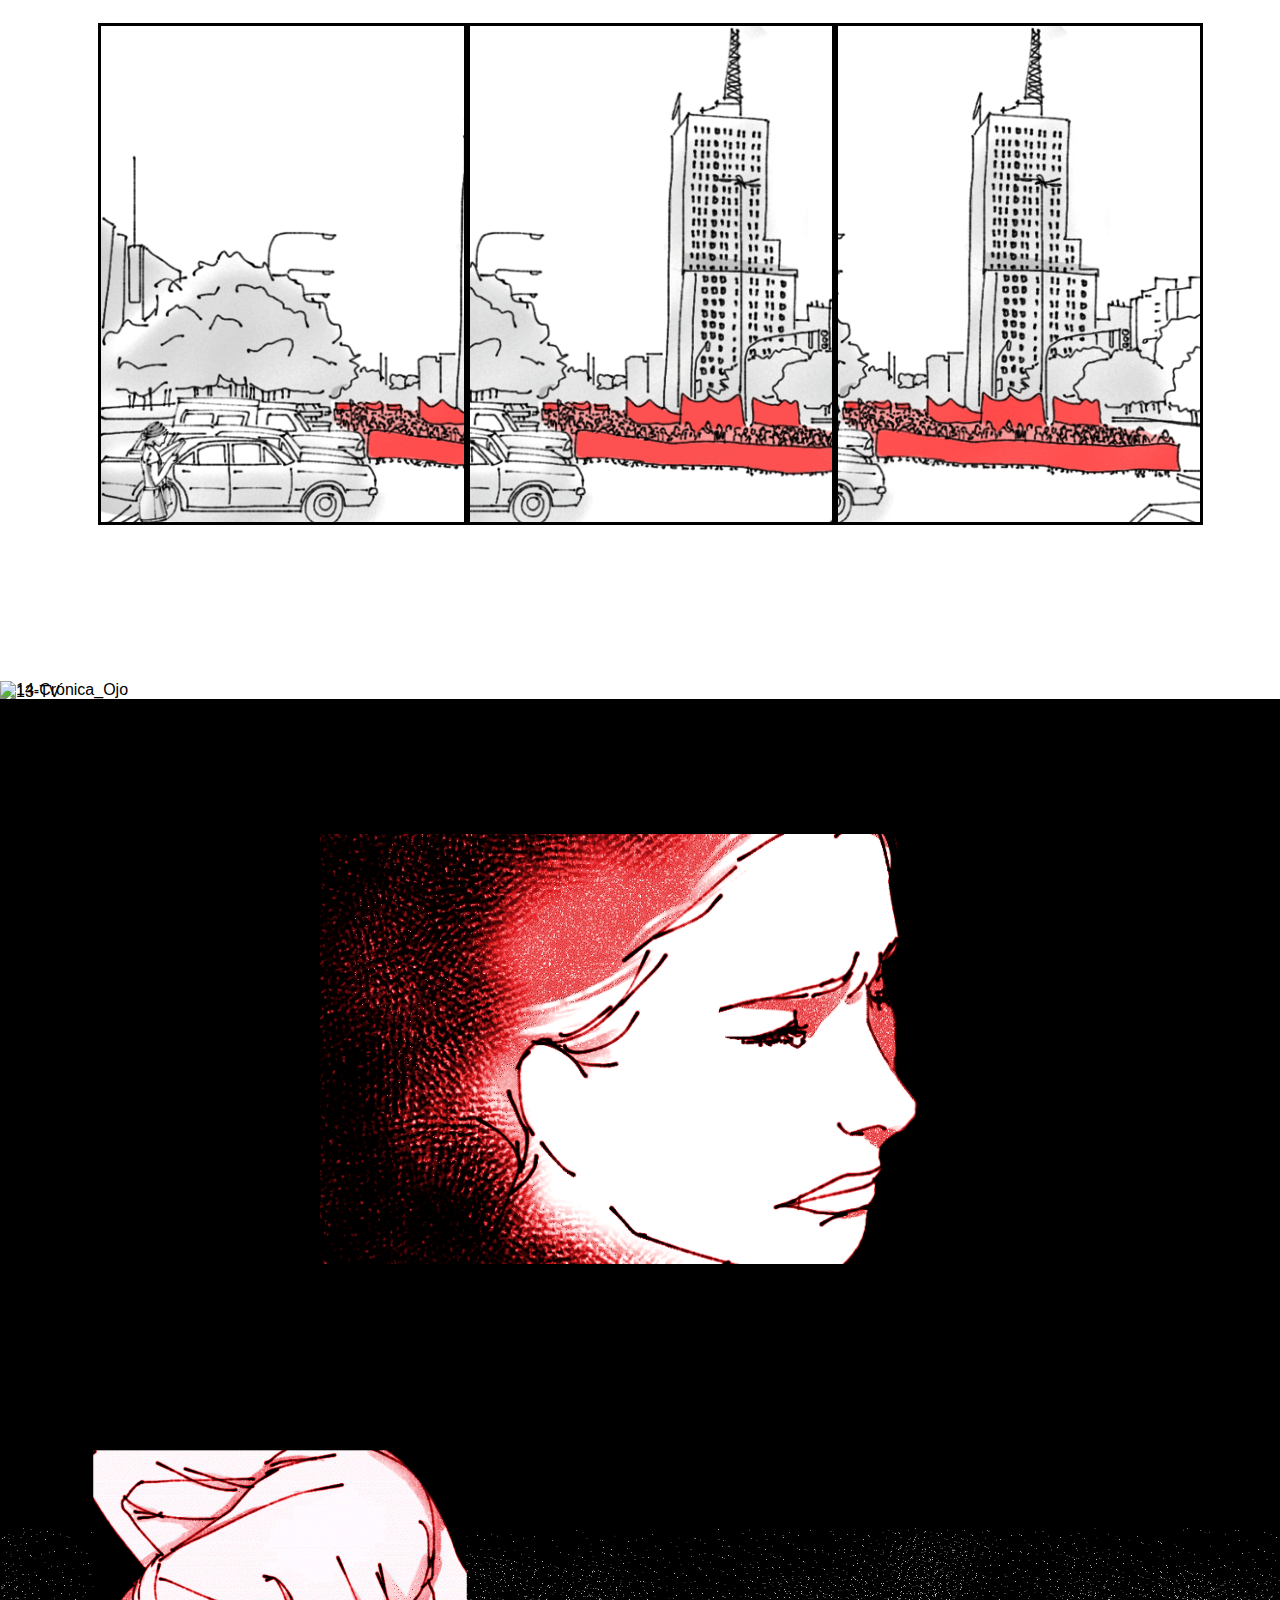
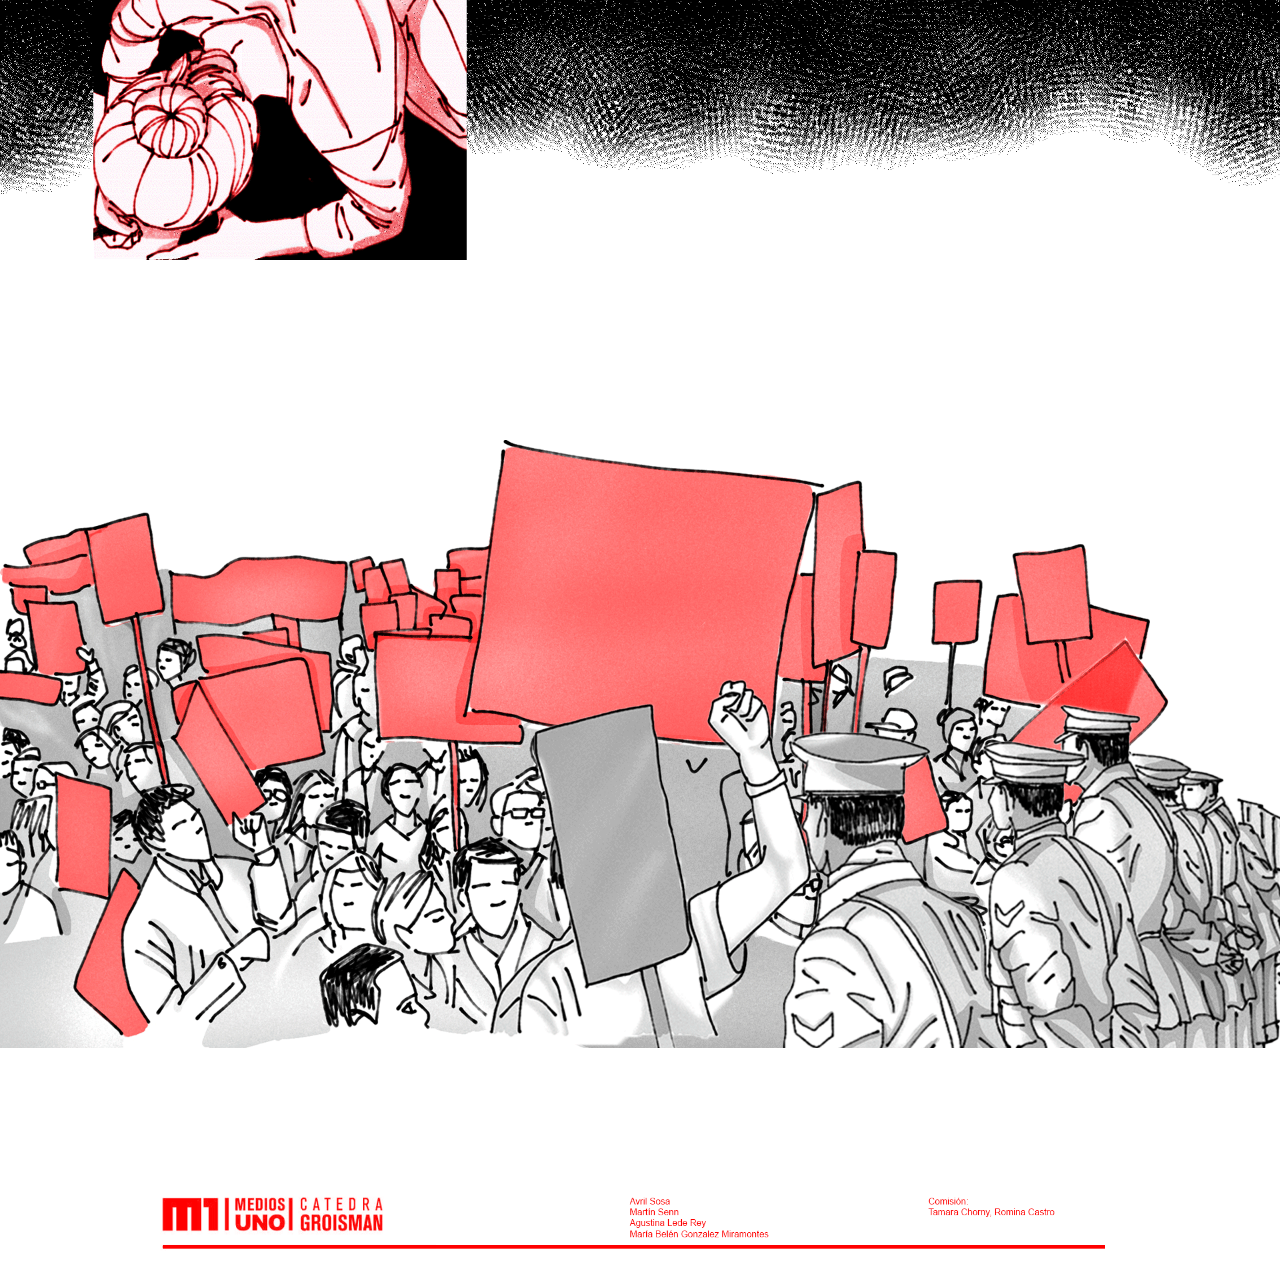
==== commit cba0dd01: "spaces" ====
--- a/index.html
+++ b/index.html
@@ -39,7 +39,9 @@
     </div>
 
     <div class="row6">
-        <div class="rectangle">fábrica</div>
+        <div class="eight">
+            <img src="./Gifs/8-Fábrica.gif" alt="8-Fábrica" class="factory">
+        </div>
         <div class="nine">
             <img src="./Gifs/9-Escritorio.gif" alt="9-Escritorio" class="desk">
         </div>
--- a/styles.css
+++ b/styles.css
@@ -8,12 +8,12 @@
   display: flex;
   justify-content: center;
   font-size: 2rem;
-  padding-top: 90px;
+  padding-top: 150px;
 }
 
 .row1 {
   padding-top: 90px;
-  padding-bottom: 45px;
+  padding-bottom: 90px;
   display: flex;
   align-items: center;
   justify-content: space-around;
@@ -22,7 +22,7 @@
 .row1 div {
   display: flex;
   justify-content: center;
-  height: 300px;
+  height: 350px;
 }
 
 .row1 img {
@@ -35,11 +35,11 @@
   display: flex;
   justify-content: center;
   align-items: center;
-  padding-bottom: 45px;
+  padding-bottom: 135px;
 }
 
 .row2 img {
-  width: 65%;
+  width: 75%;
   border: 3px solid #000;
 }
 
@@ -47,7 +47,7 @@
   display: flex;
   justify-content: center;
   align-items: center;
-  padding-bottom: 90px;
+  padding-bottom: 100px;
   margin-left: -98px;
   margin-right: -98px;
 }
@@ -59,8 +59,8 @@
 .row4 {
   display: flex;
   justify-content: left;
-  padding-top: 45px;
-  padding-bottom: 90px;
+  padding-top: 90px;
+  padding-bottom: 135px;
 }
 
 .row4 img {
@@ -107,8 +107,8 @@
 }
 
 .row7 {
-  padding-top: 45px;
-  padding-bottom: 45px;
+  padding-top:135px;
+  padding-bottom: 40px;
   display: flex;
   align-items: center;
   justify-content: space-between;
@@ -142,7 +142,7 @@
   display: flex;
   justify-content: center;
   align-items: center;
-  margin-top: -60px;
+  margin-top: -20px;
   margin-left: -98px;
   margin-right: -98px;
   height: auto;
@@ -160,7 +160,8 @@
   margin-left: -98px;
   margin-right: -98px;
   background-color: black;
-  padding-bottom: 15px;
+  padding-bottom: 135px;
+  padding-top: 135px;
 }
 
 .row9 img {
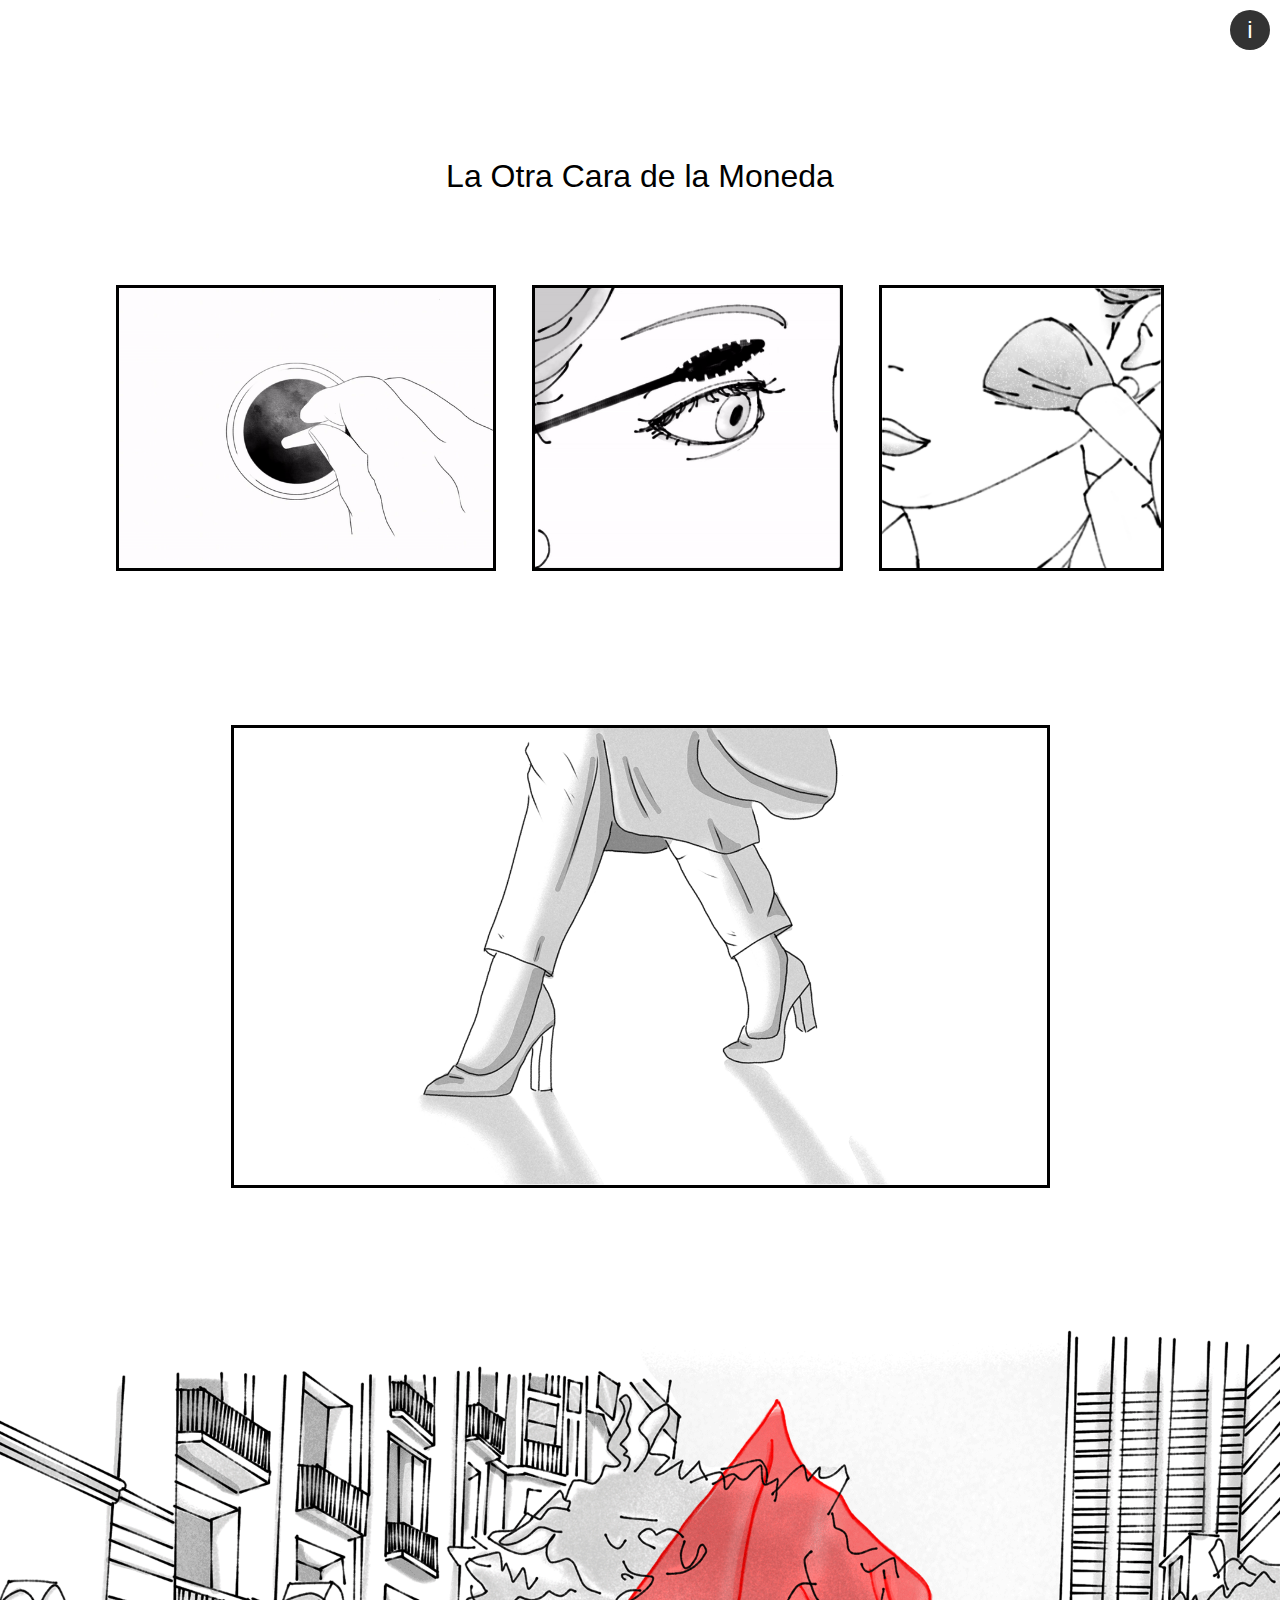
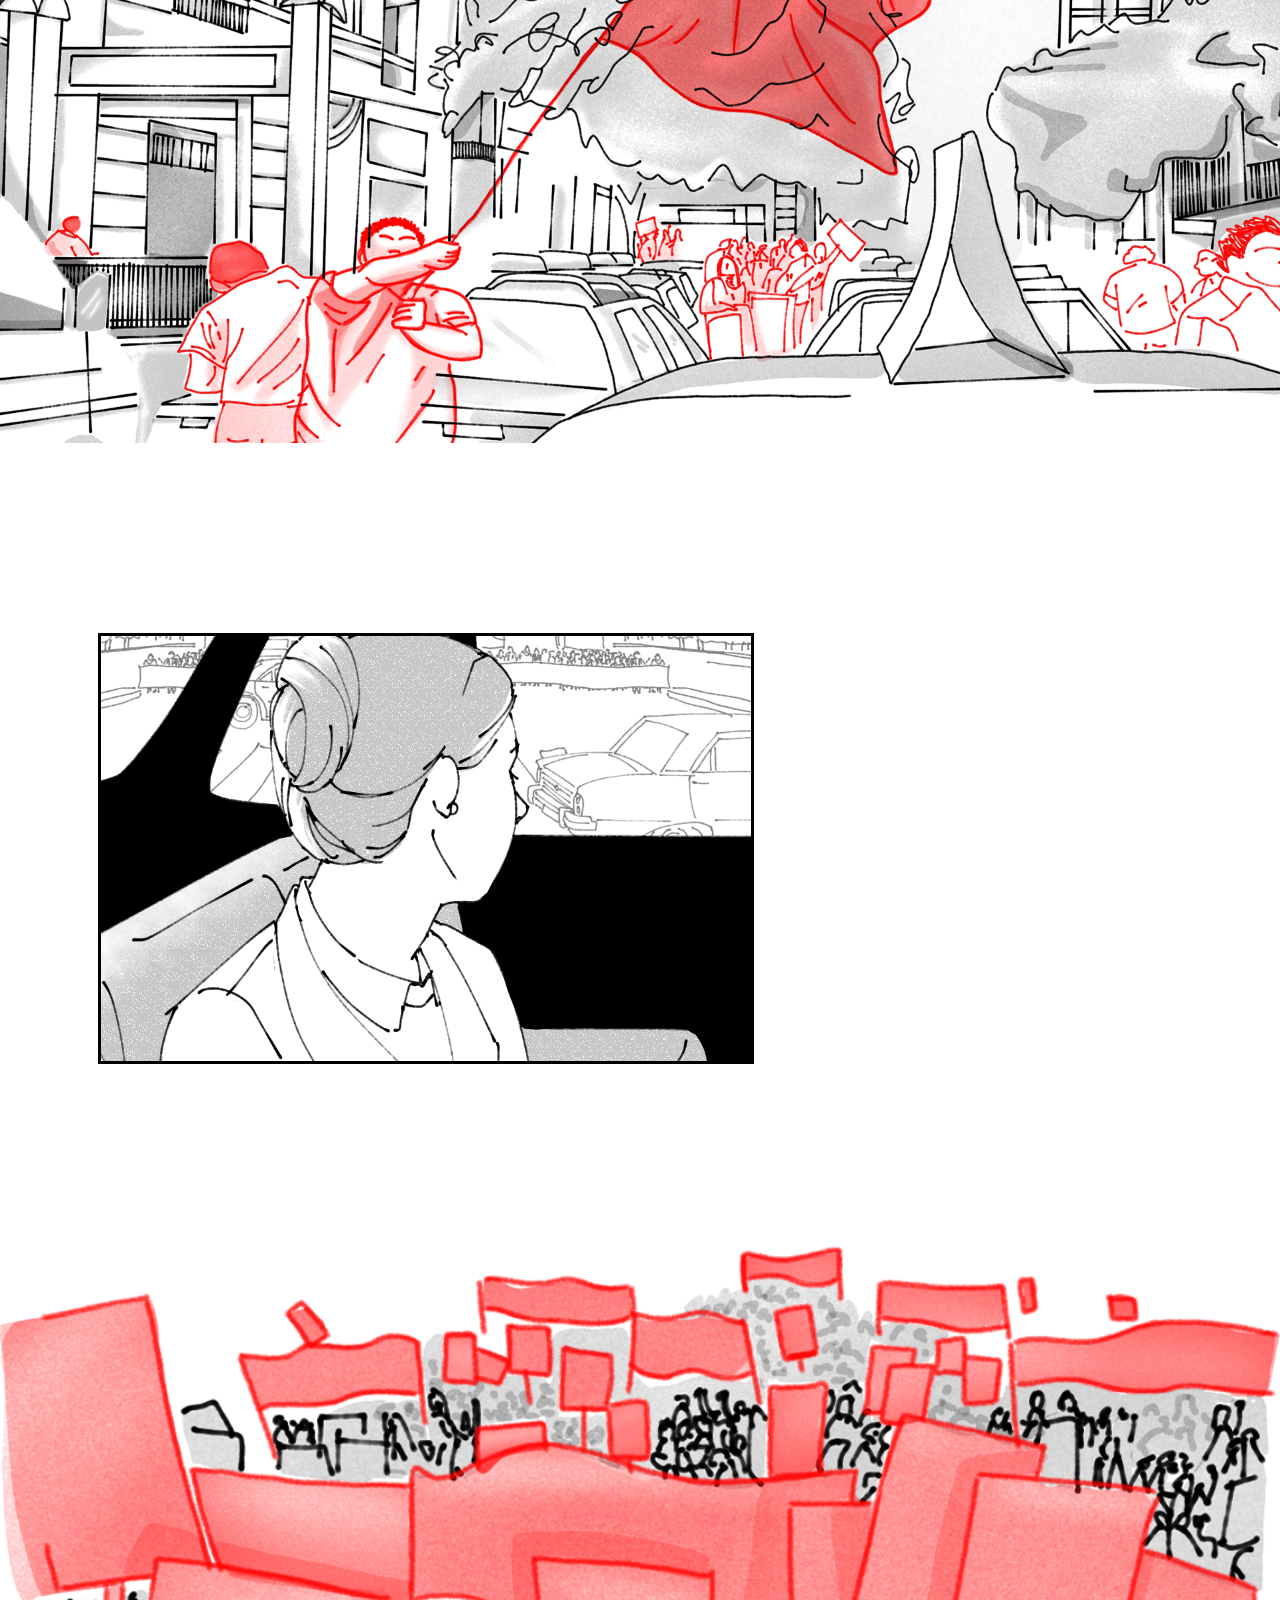
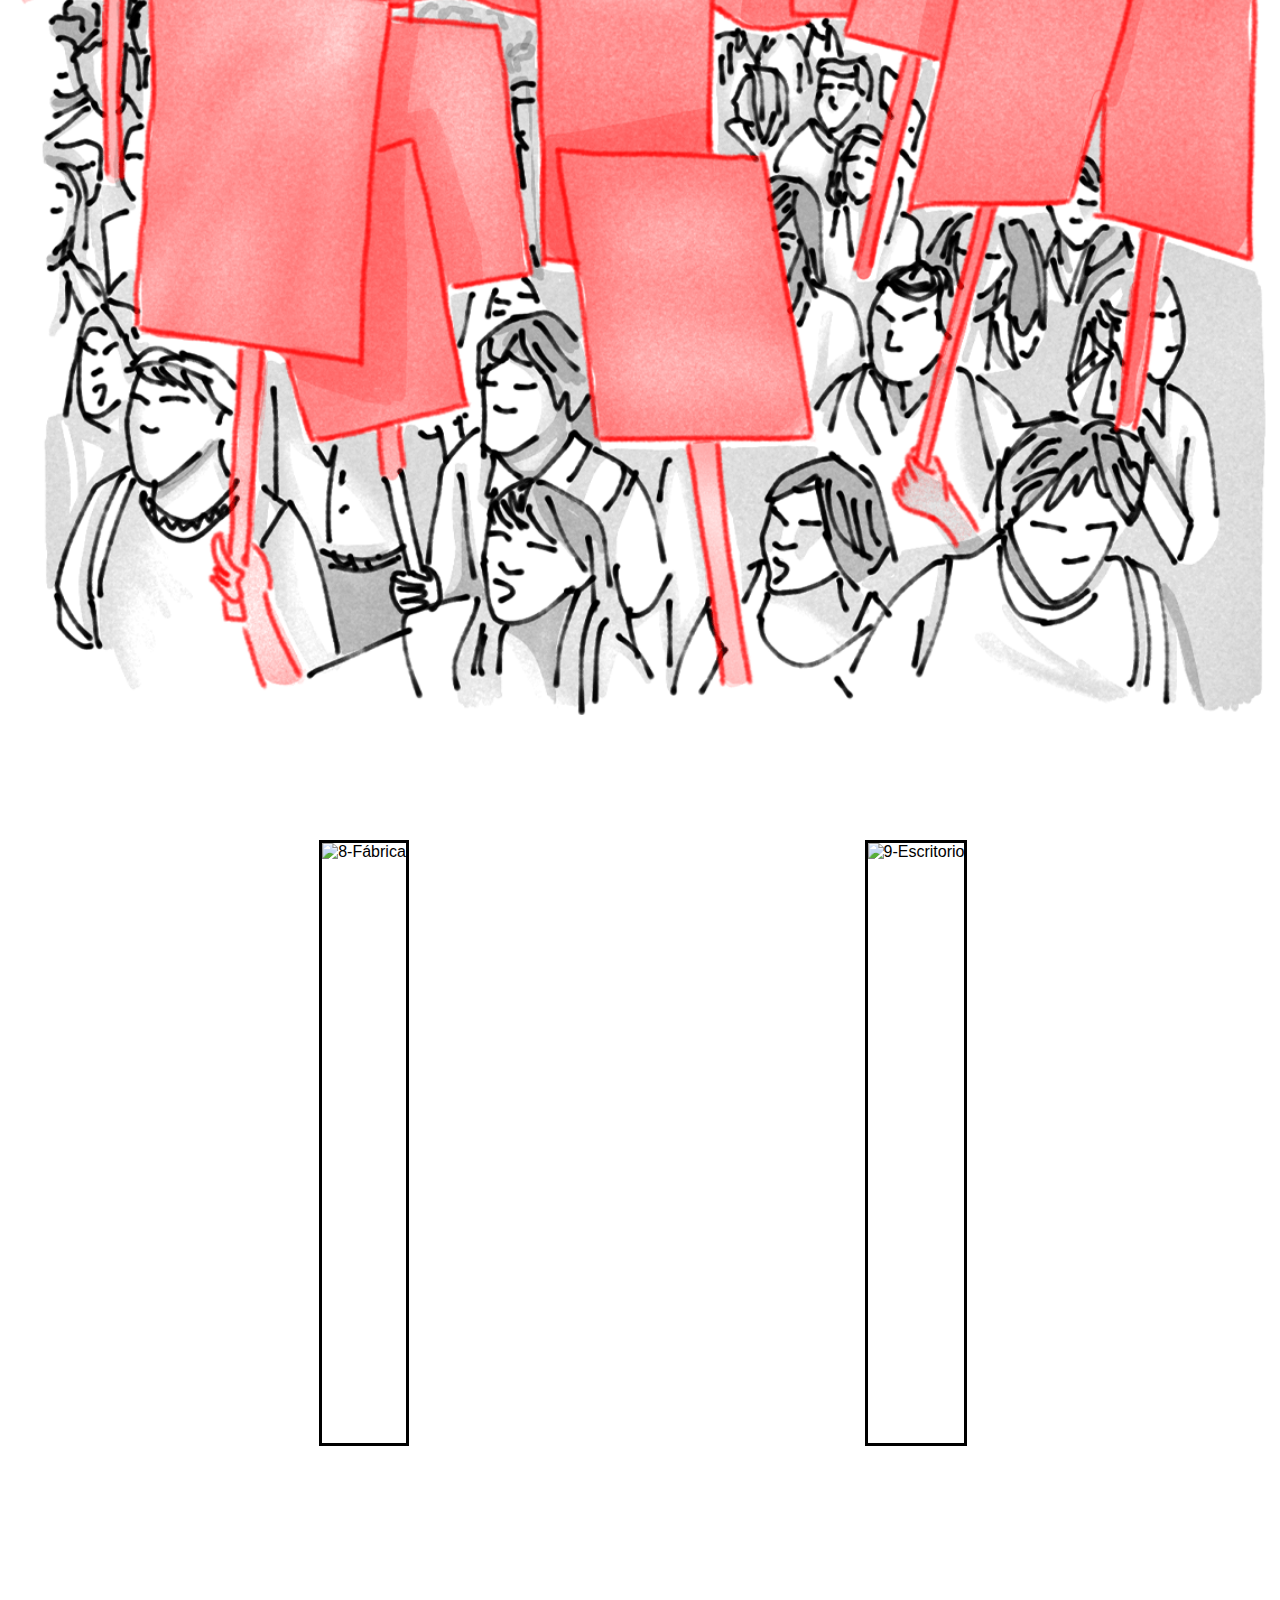
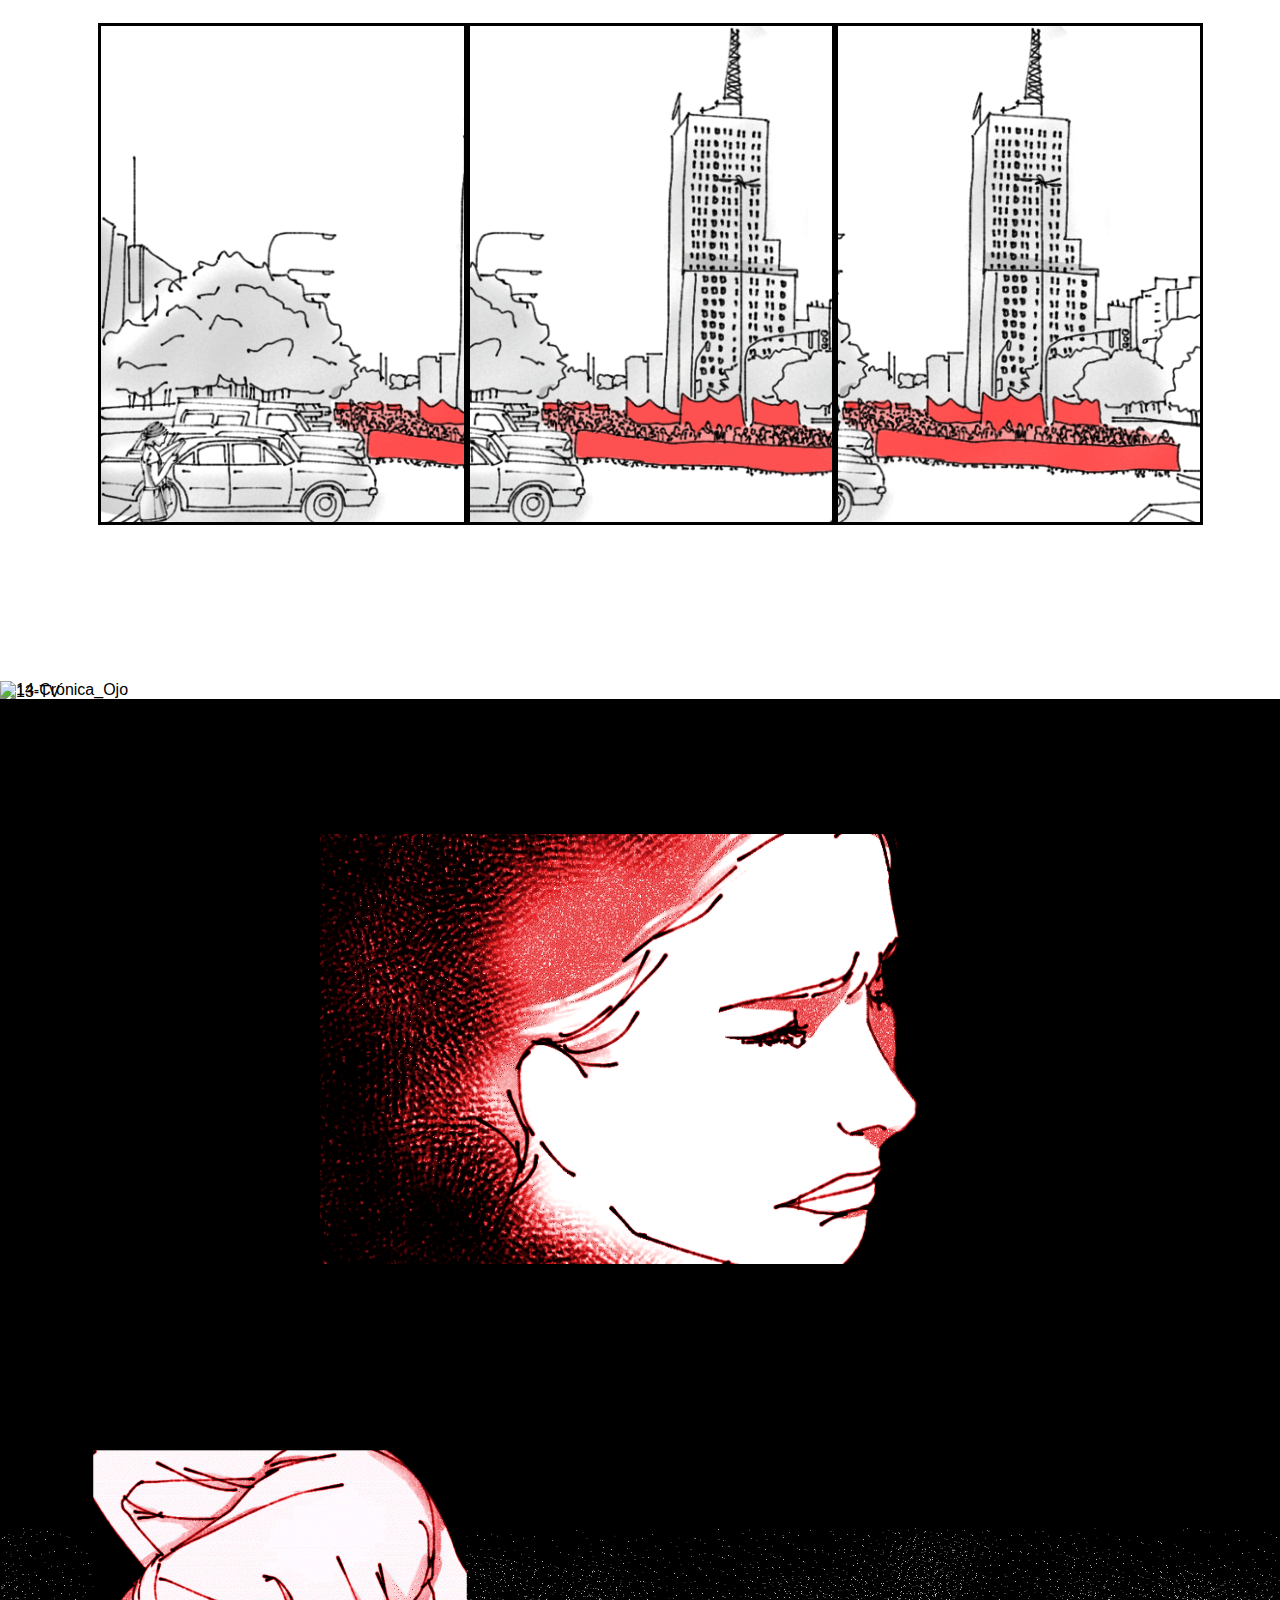
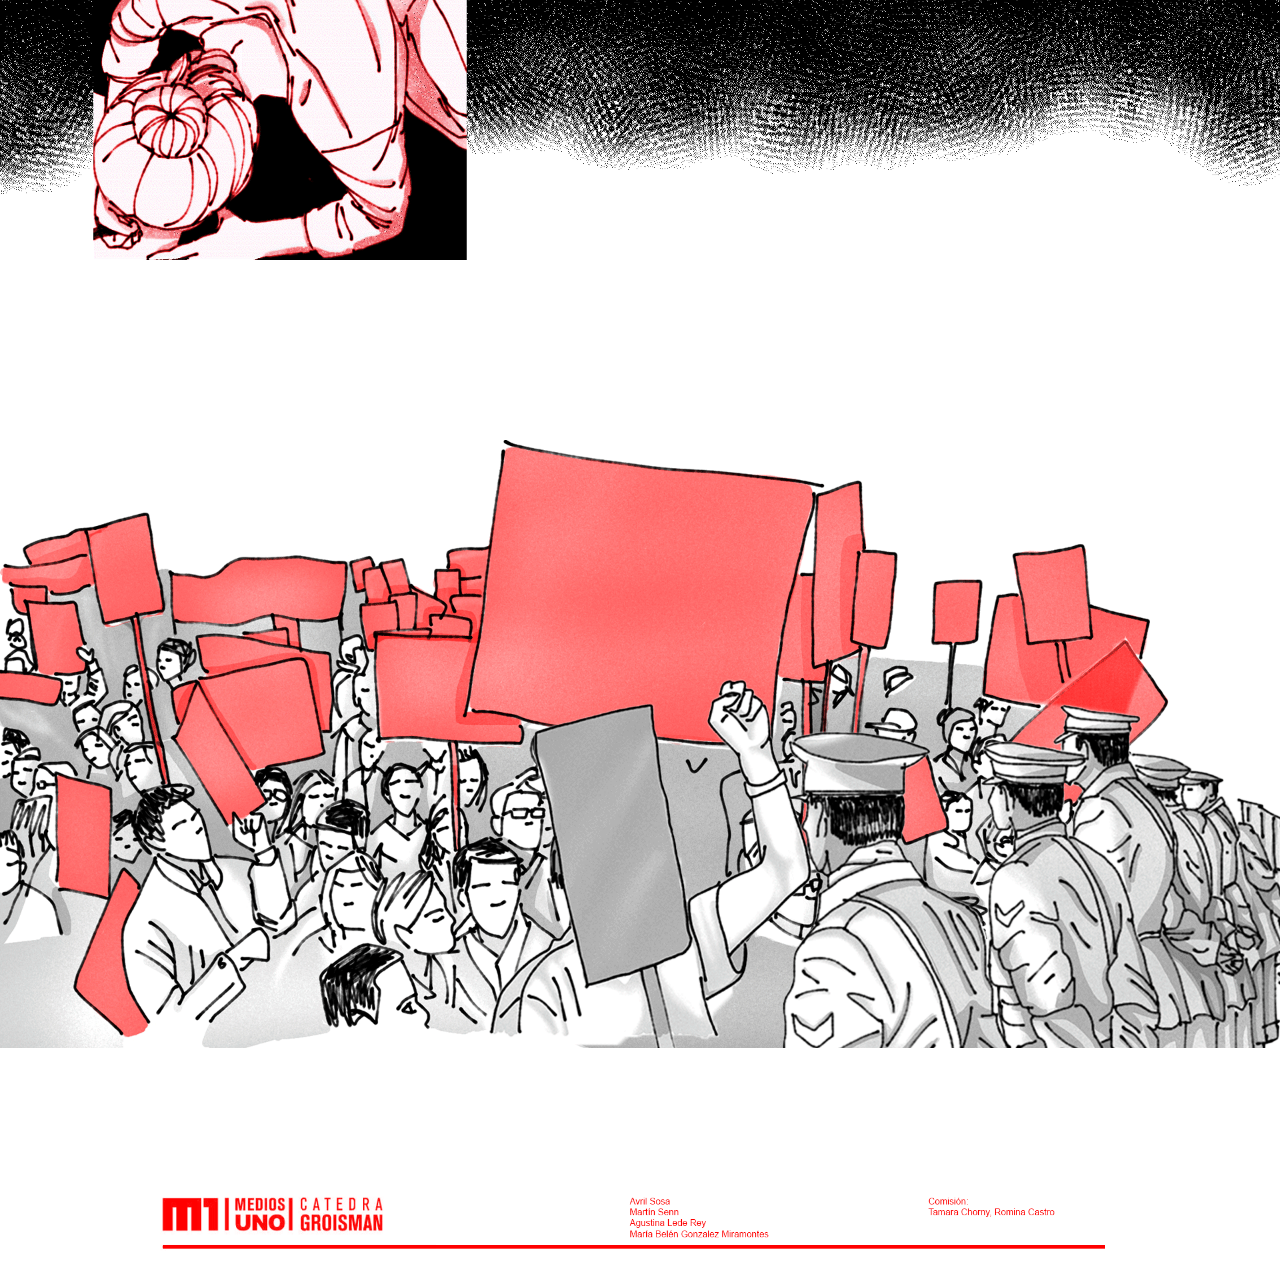
==== commit 6aab5fde: "button i" ====
--- a/index.html
+++ b/index.html
@@ -8,6 +8,15 @@
     <link rel="icon" type="image/png" href="./M1.png">
 </head>
 <body>
+    <button class="info-button" id="infoButton">i</button>
+
+    <div id="infoModal" class="modal">
+        <div class="modal-content">
+            <span class="close" id="closeModal">&times;</span>
+            <p>Hacer click en cualquier lugar de la página para que comience el sonido, detente en cada gif para escucharlo.</p>
+        </div>
+    </div>
+
     <div class="section">La Otra Cara de la Moneda</div>
     
     <div class="row1">
--- a/styles.css
+++ b/styles.css
@@ -207,3 +207,59 @@
 .créditos img {
   width: 100%;
 }
+
+.info-button {
+  position: fixed;
+  top: 10px;
+  right: 10px;
+  background-color: #333;
+  color: #fff;
+  border: none;
+  border-radius: 50%;
+  width: 40px;
+  height: 40px;
+  font-size: 24px;
+  cursor: pointer;
+  display: flex;
+  justify-content: center;
+  align-items: center;
+  z-index: 1000;
+}
+
+.modal {
+  display: none;
+  position: fixed;
+  z-index: 1001;
+  left: 0;
+  top: 0;
+  width: 100%;
+  height: 100%;
+  overflow: auto;
+  background-color: rgb(0,0,0);
+  background-color: rgba(0,0,0,0.4);
+  padding-top: 60px;
+}
+
+.modal-content {
+  background-color: #fefefe;
+  margin: 5% auto;
+  padding: 20px;
+  border: 1px solid #888;
+  width: 80%;
+  max-width: 500px;
+  text-align: center;
+}
+
+.close {
+  color: #aaa;
+  float: right;
+  font-size: 28px;
+  font-weight: bold;
+}
+
+.close:hover,
+.close:focus {
+  color: black;
+  text-decoration: none;
+  cursor: pointer;
+}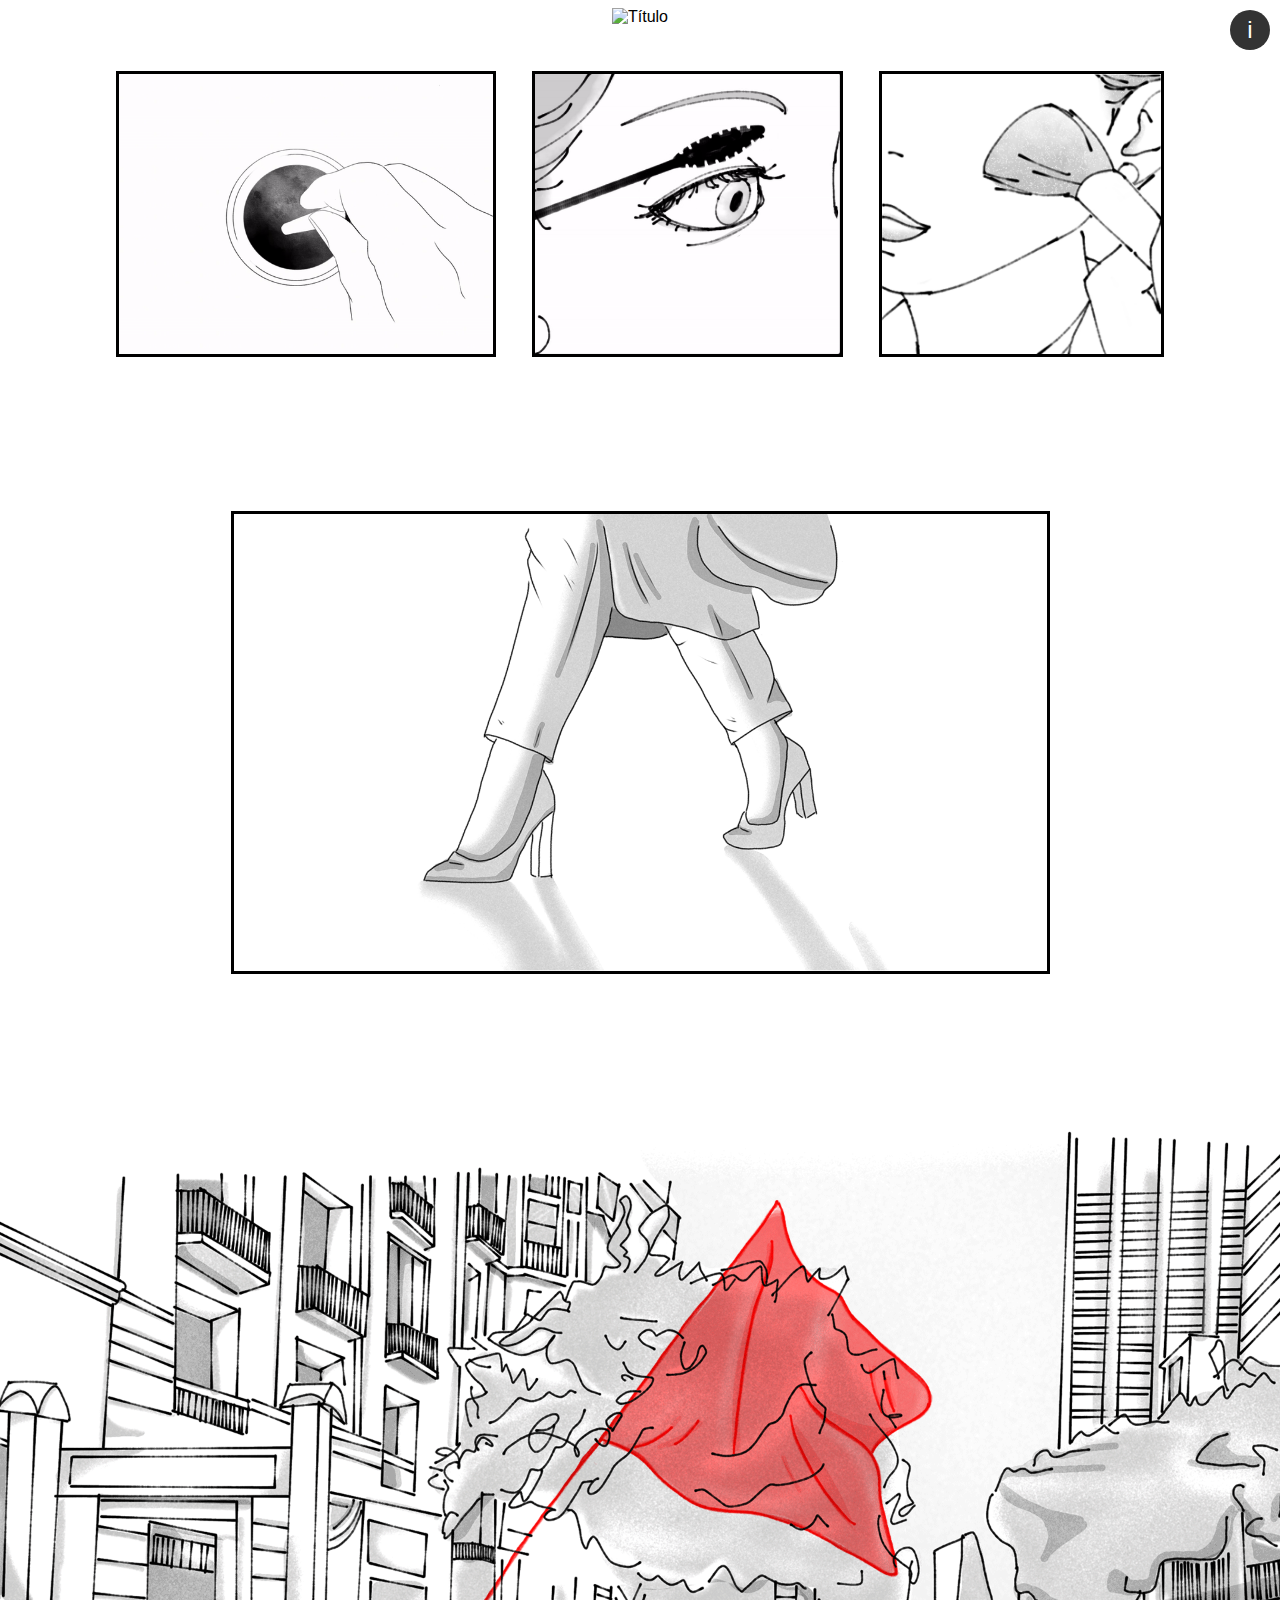
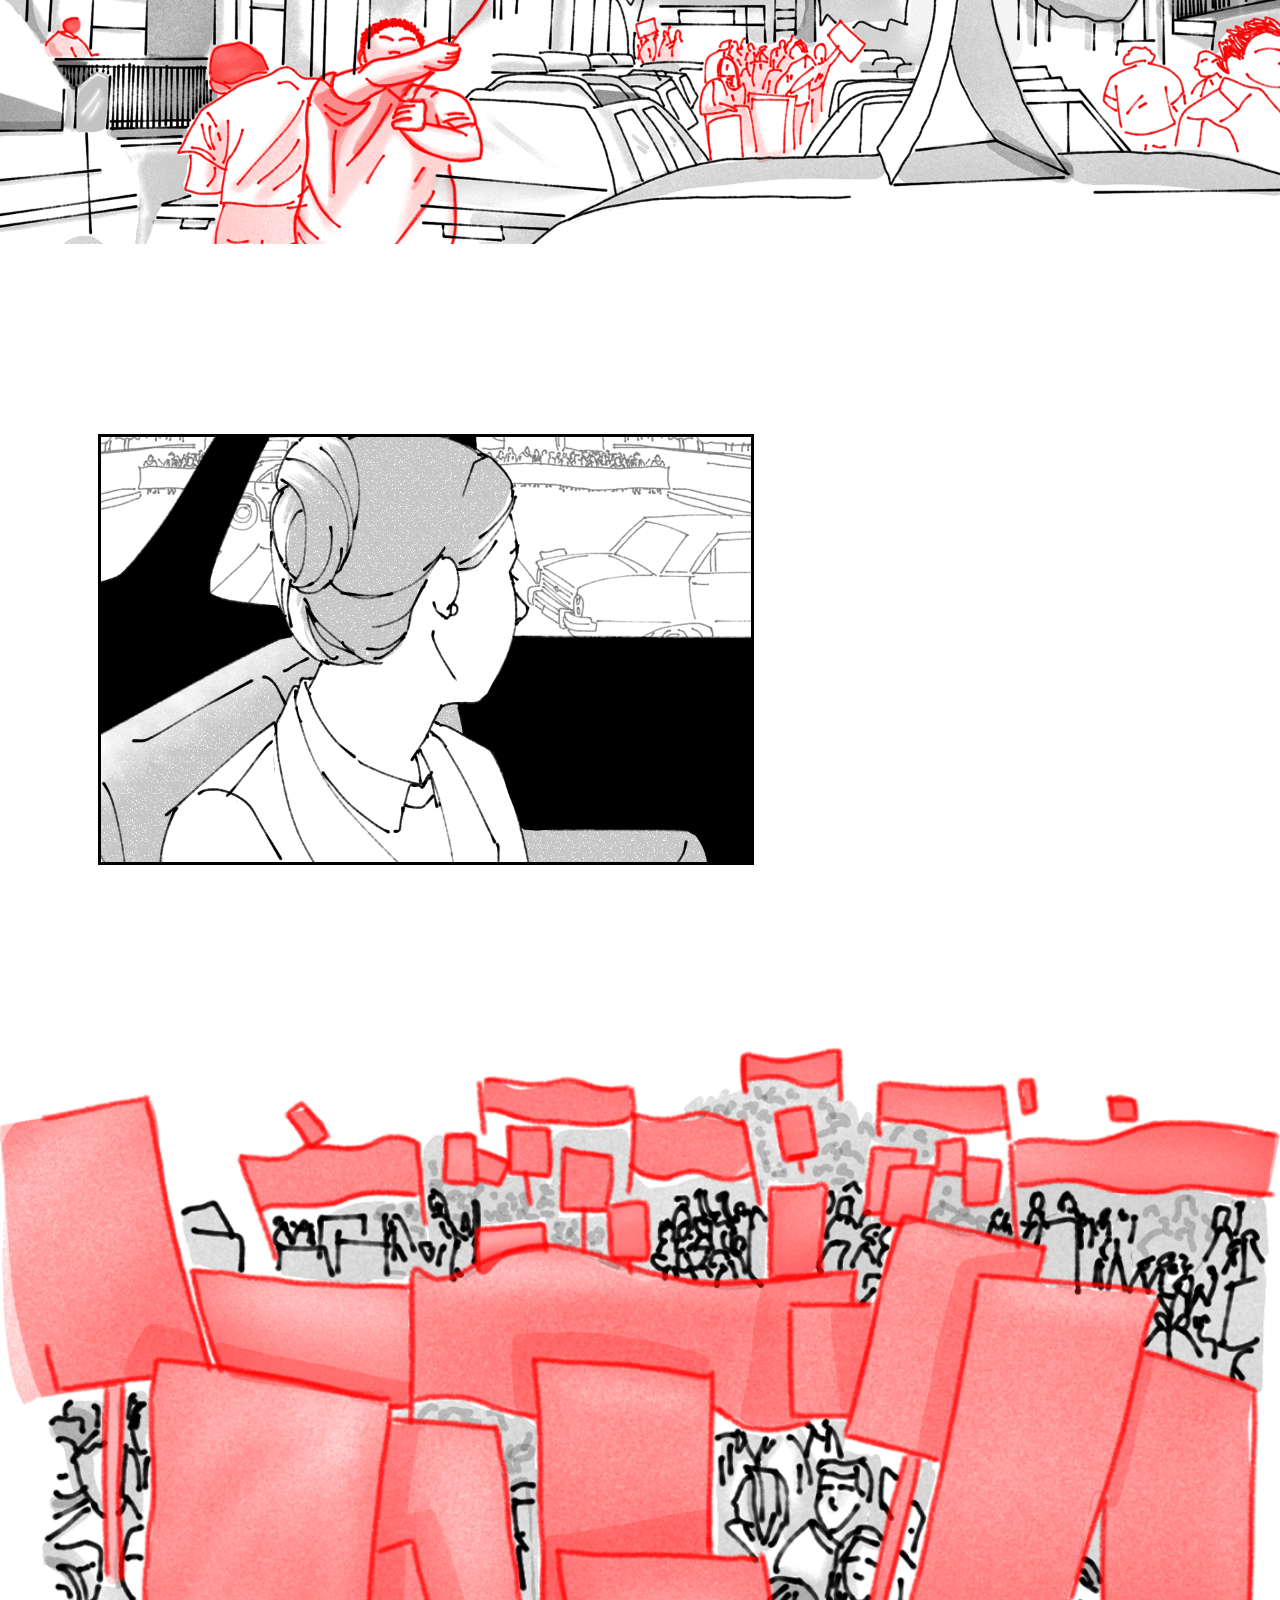
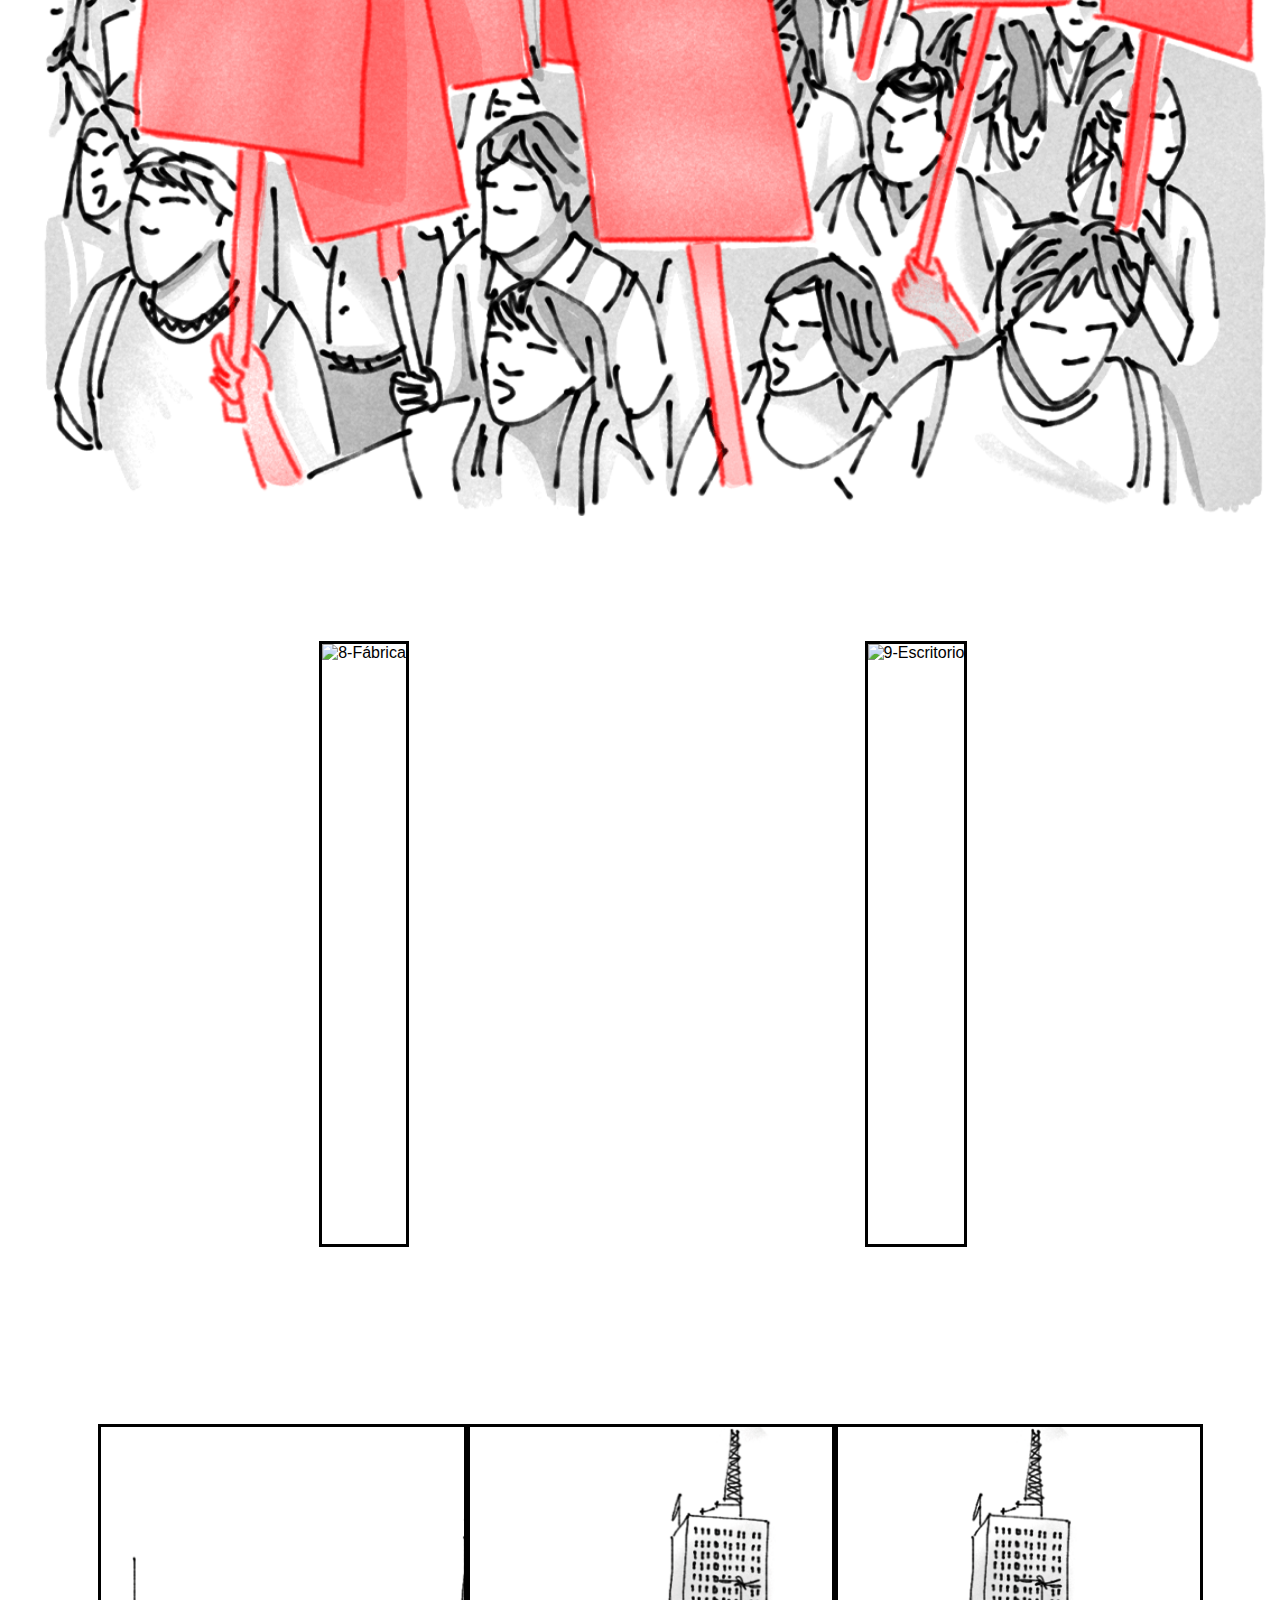
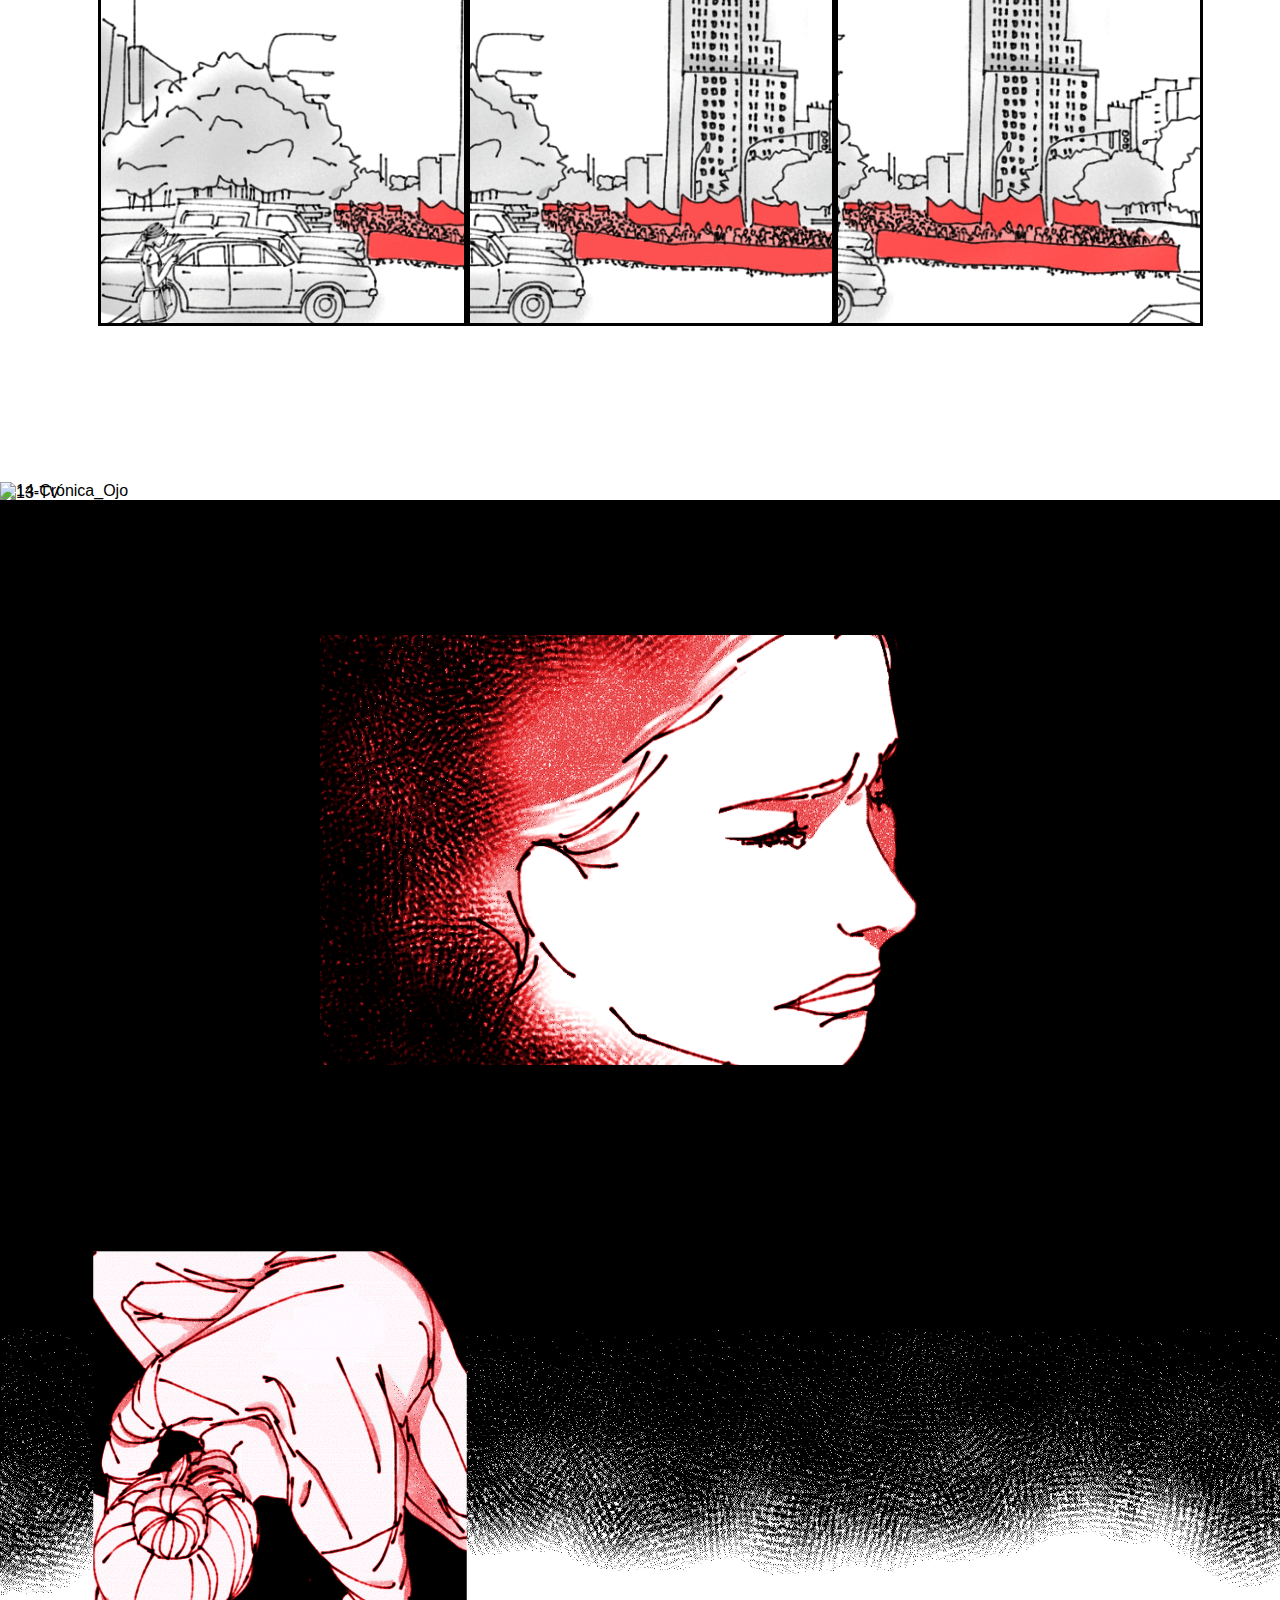
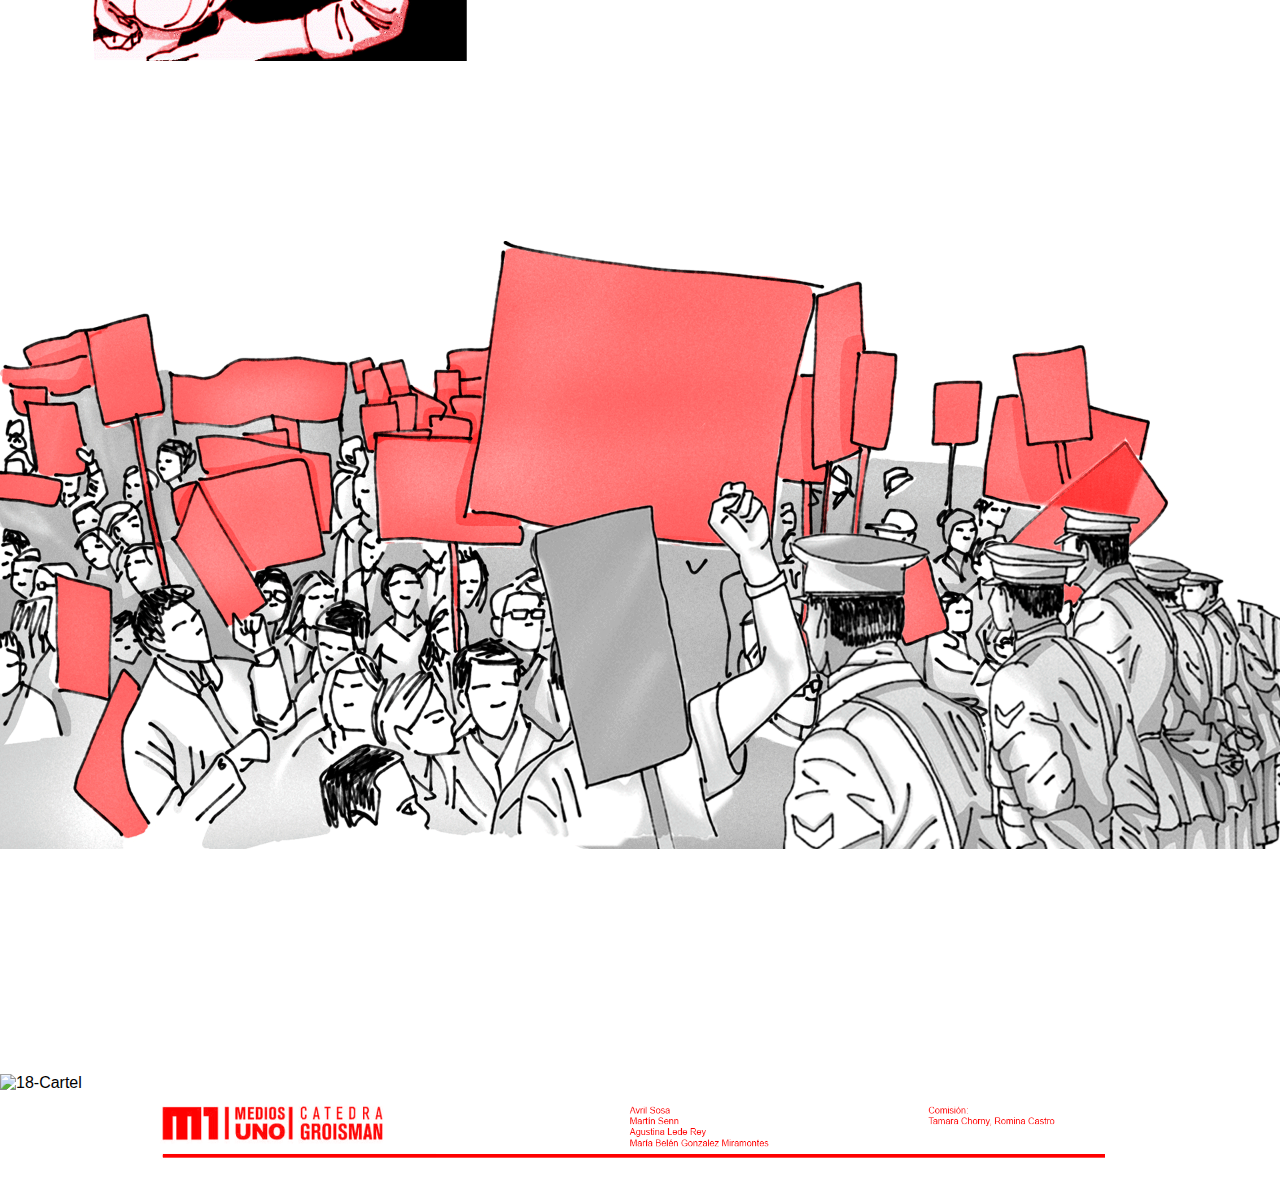
==== commit 985b7b03: "saving" ====
--- a/index.html
+++ b/index.html
@@ -17,7 +17,7 @@
         </div>
     </div>
 
-    <div class="section">La Otra Cara de la Moneda</div>
+    <div class="section"> <img src="./Gifs/Título2.gif" alt="Título" class="title"></div>
     
     <div class="row1">
         <div class="one">
@@ -88,6 +88,10 @@
         <img src="./Gifs/17-Policía.gif" alt="17-Policía" class="police">
     </div>
 
+    <div class="row12">
+        <img src="./Gifs/18-Cartel2.gif" alt="18-Cartel" class="final">
+    </div>
+    
     <div class="créditos">
         <img src="créditos.png" alt="créditos" class="credits">
     </div>
--- a/styles.css
+++ b/styles.css
@@ -7,12 +7,17 @@
 .section {
   display: flex;
   justify-content: center;
-  font-size: 2rem;
-  padding-top: 150px;
+
+
+    align-items: center;
+    margin-left: -98px;
+    margin-right: -98px;
+  
+  
 }
 
 .row1 {
-  padding-top: 90px;
+  padding-top: 45px;
   padding-bottom: 90px;
   display: flex;
   align-items: center;
@@ -35,7 +40,7 @@
   display: flex;
   justify-content: center;
   align-items: center;
-  padding-bottom: 135px;
+  padding-bottom: 150px;
 }
 
 .row2 img {
@@ -196,6 +201,19 @@
 }
 
 .row11 img {
+  width: 100%;
+}
+
+.row12 {
+  display: flex;
+  justify-content: center;
+  align-items: center;
+  margin-top: 90px;
+  margin-left: -98px;
+  margin-right: -98px;
+}
+
+.row12 img {
   width: 100%;
 }
 
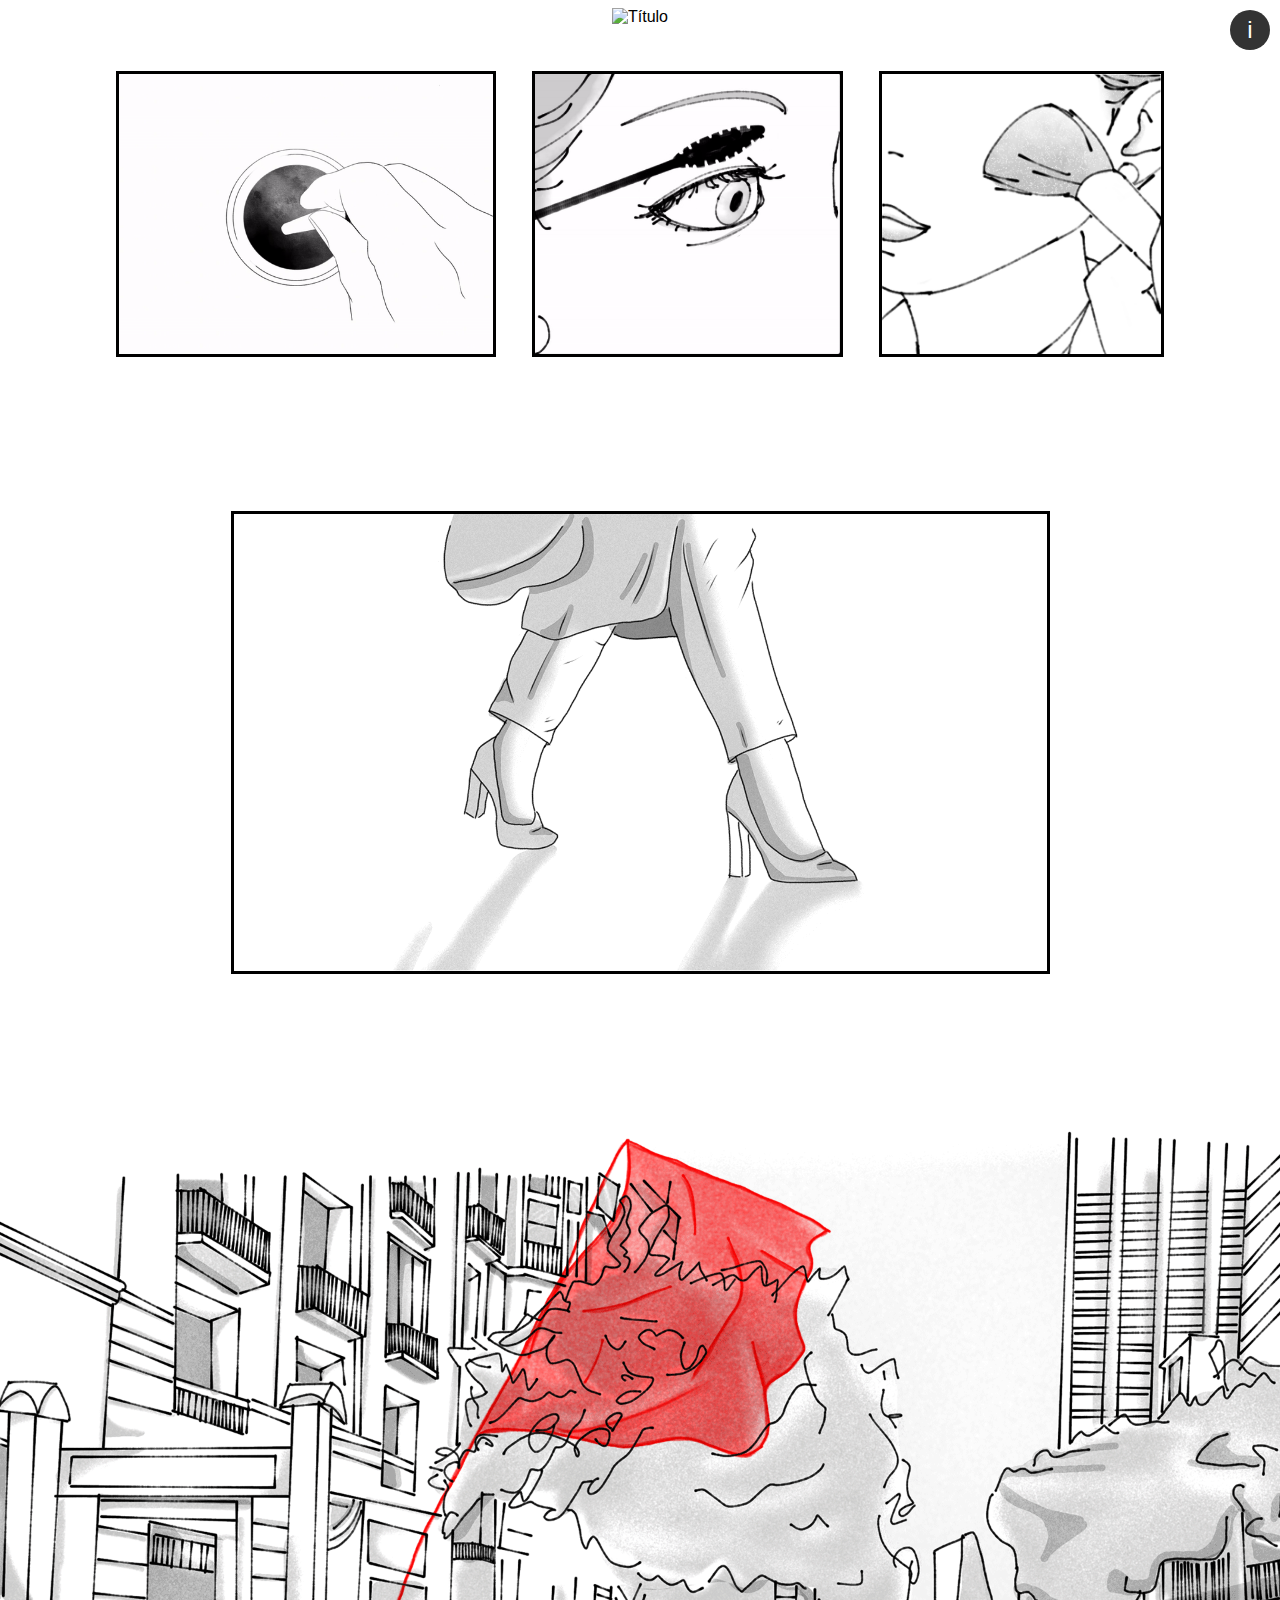
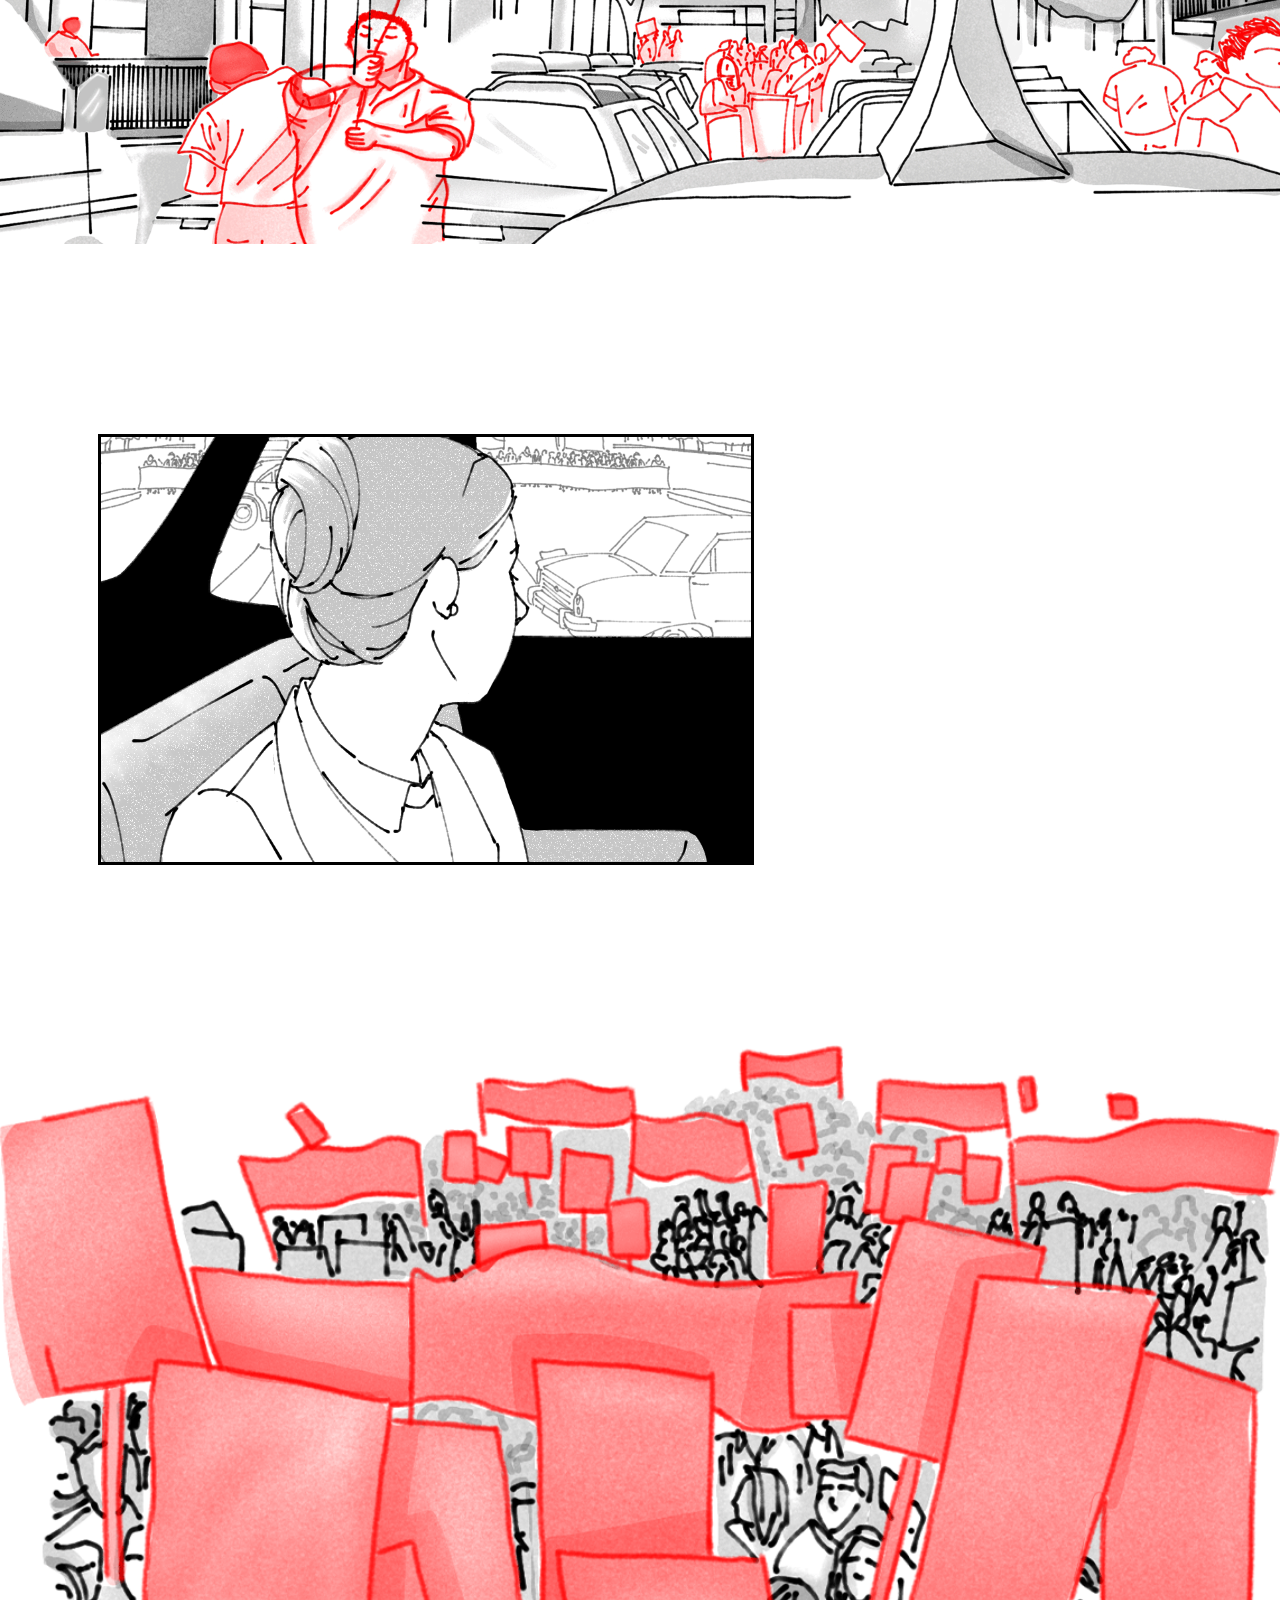
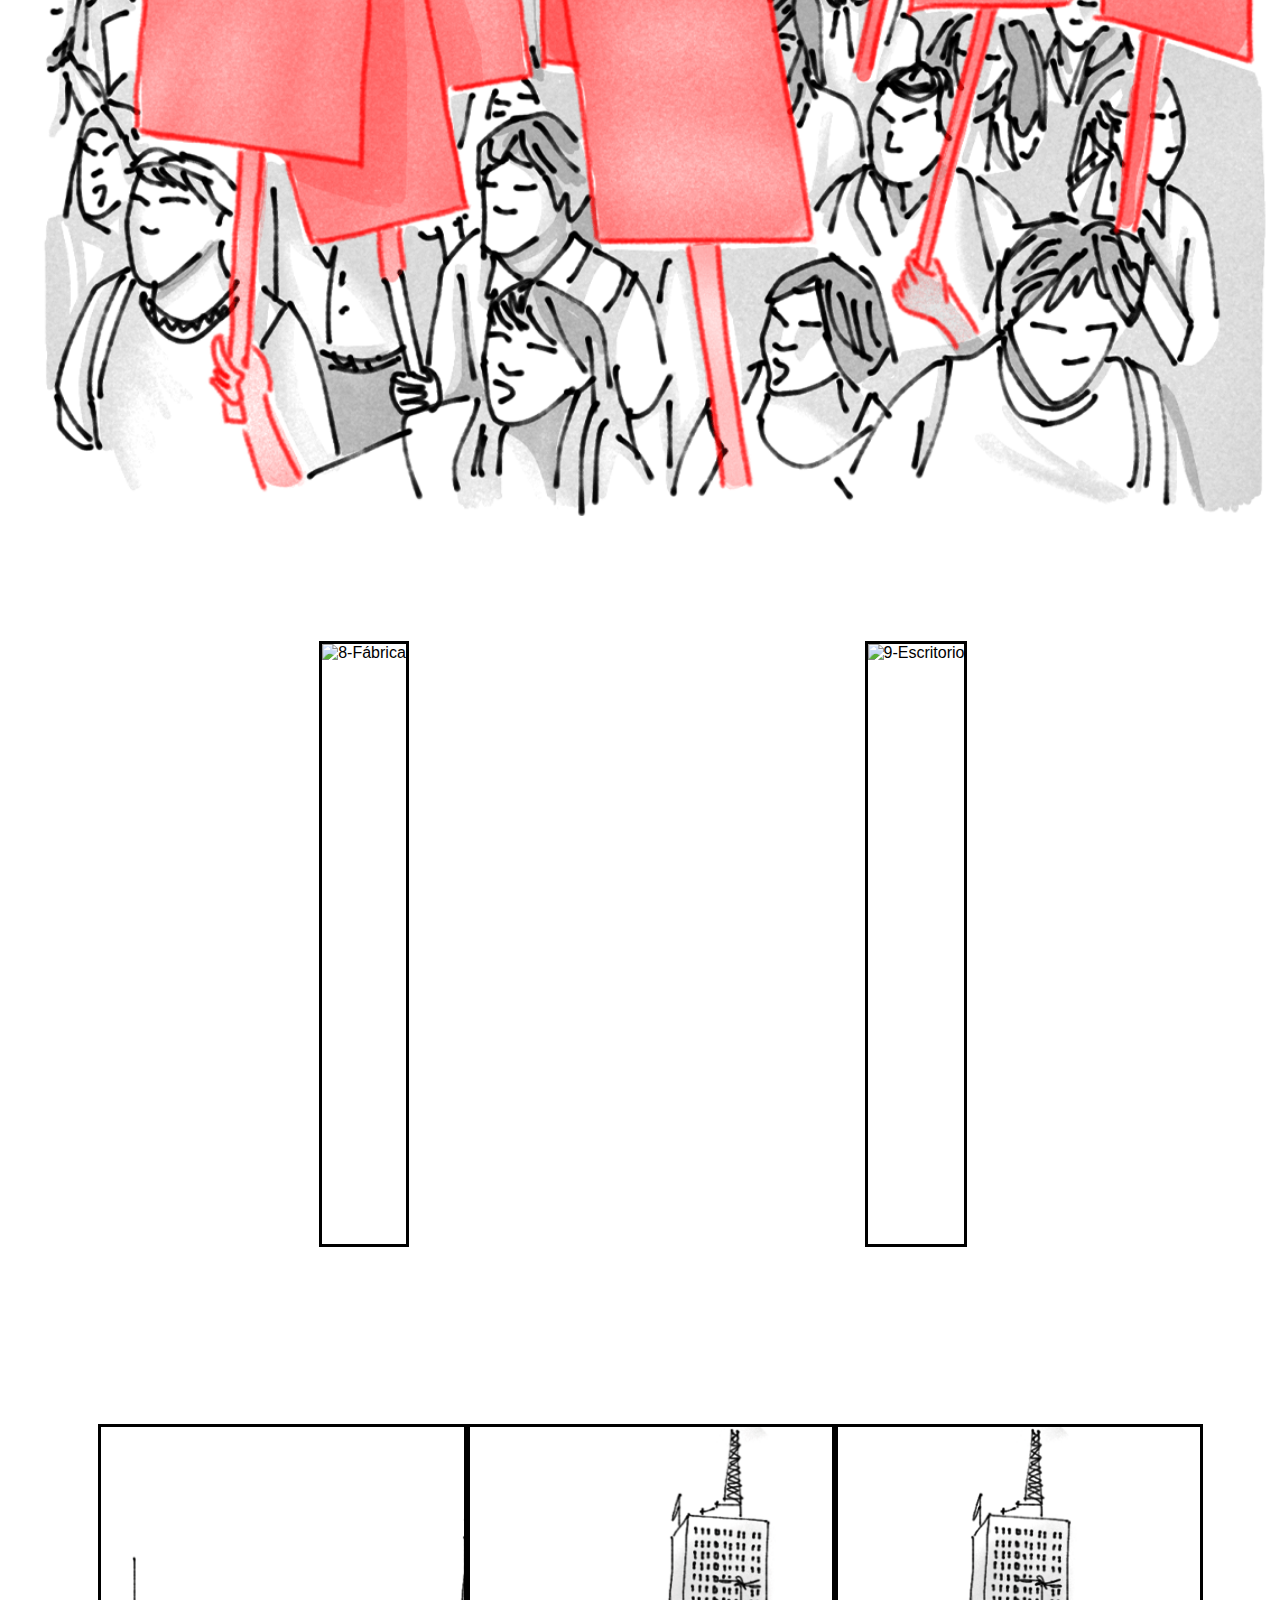
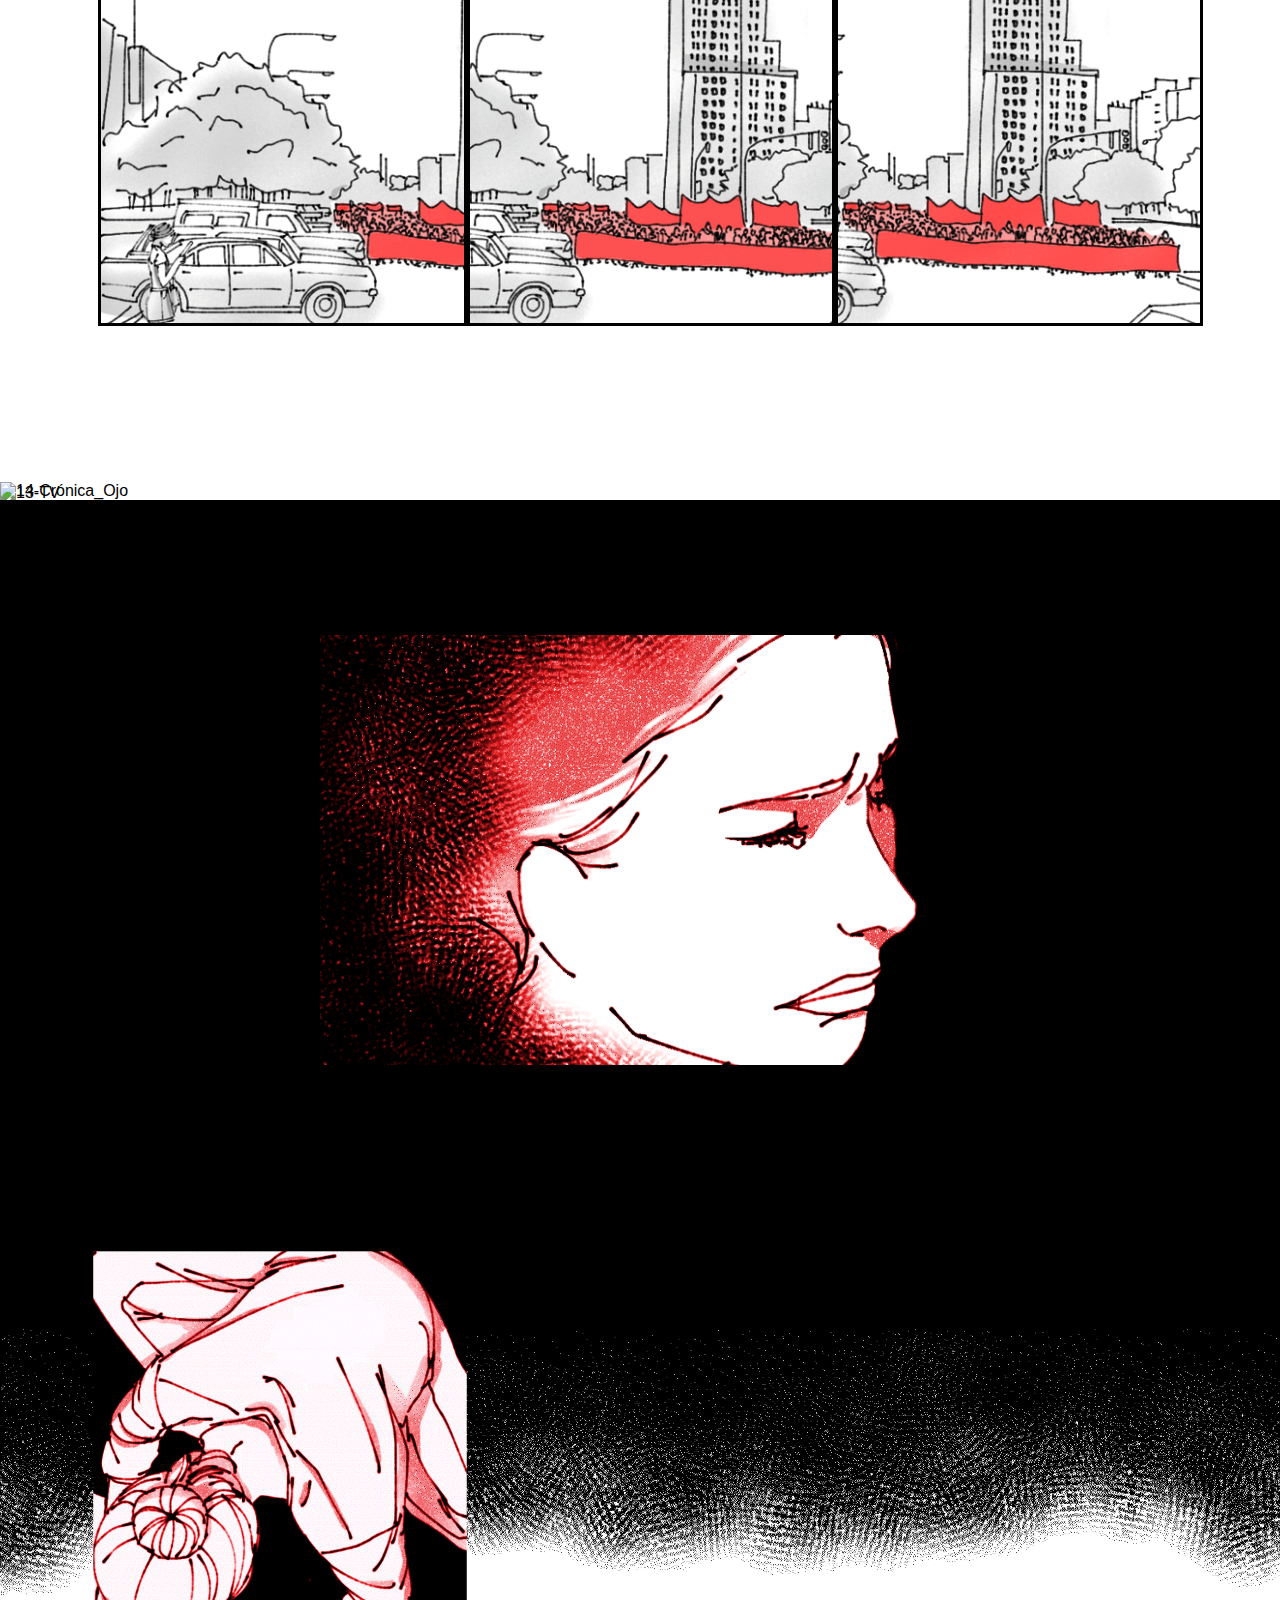
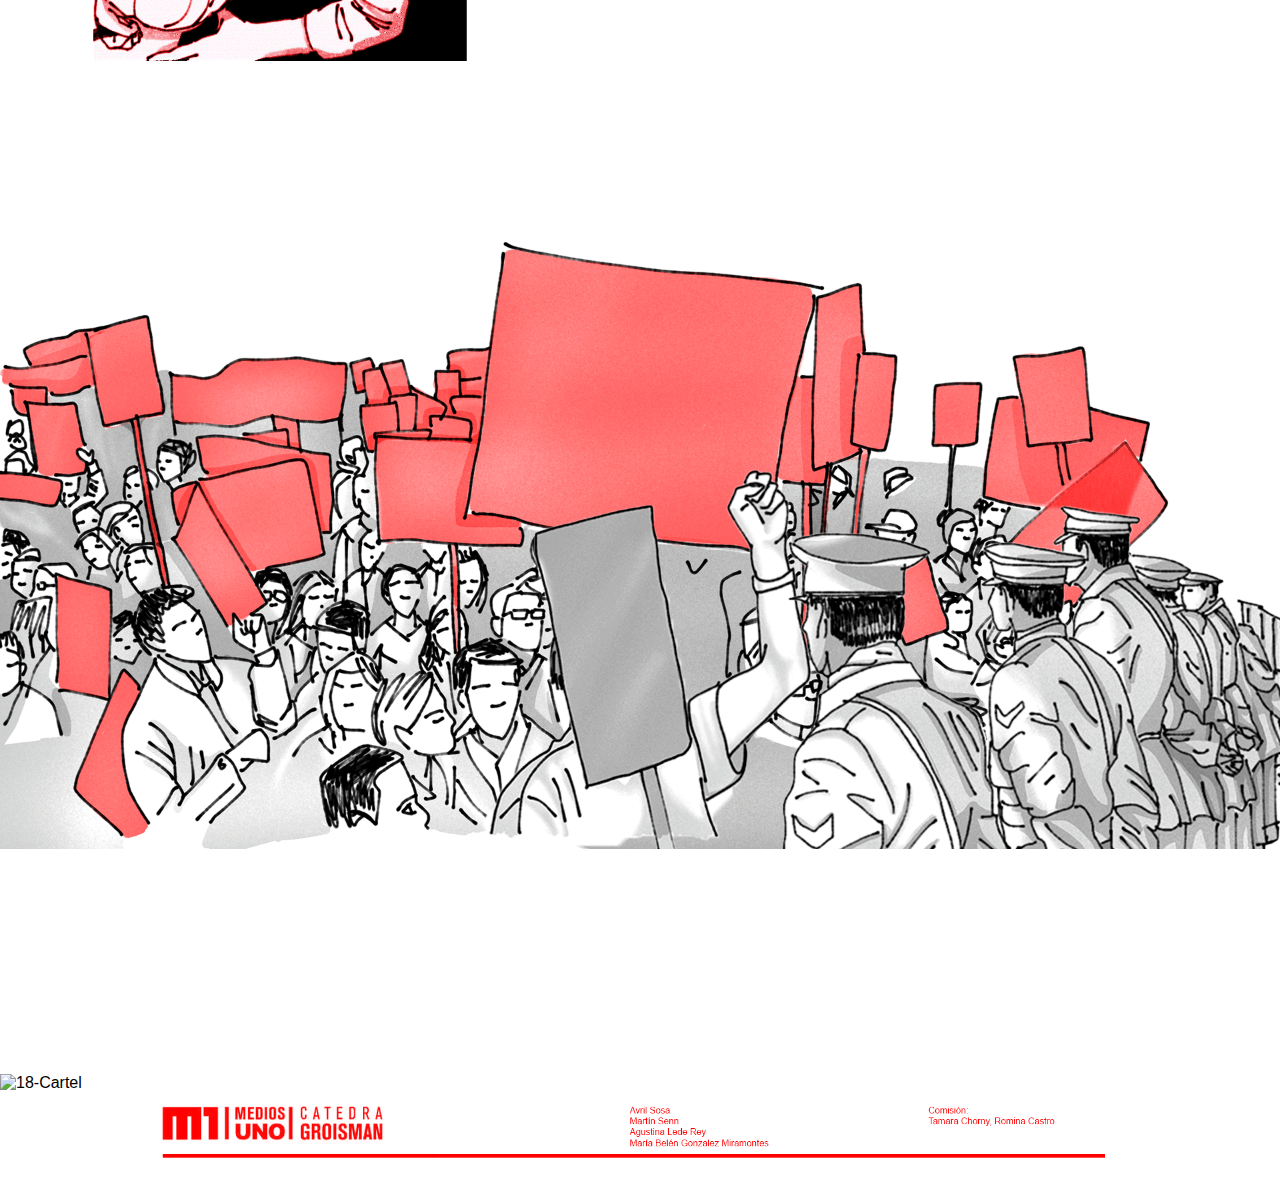
==== commit 0c8f30f2: "save" ====
--- a/index.html
+++ b/index.html
@@ -32,7 +32,7 @@
     </div>
 
     <div class="row2">
-        <img src="./Gifs/4-Zapatos.gif" alt="4-Zapatos" class="shoes">
+        <img src="./Gifs/4-Zapatos2.gif" alt="4-Zapatos" class="shoes">
     </div>
 
     <div class="row3">
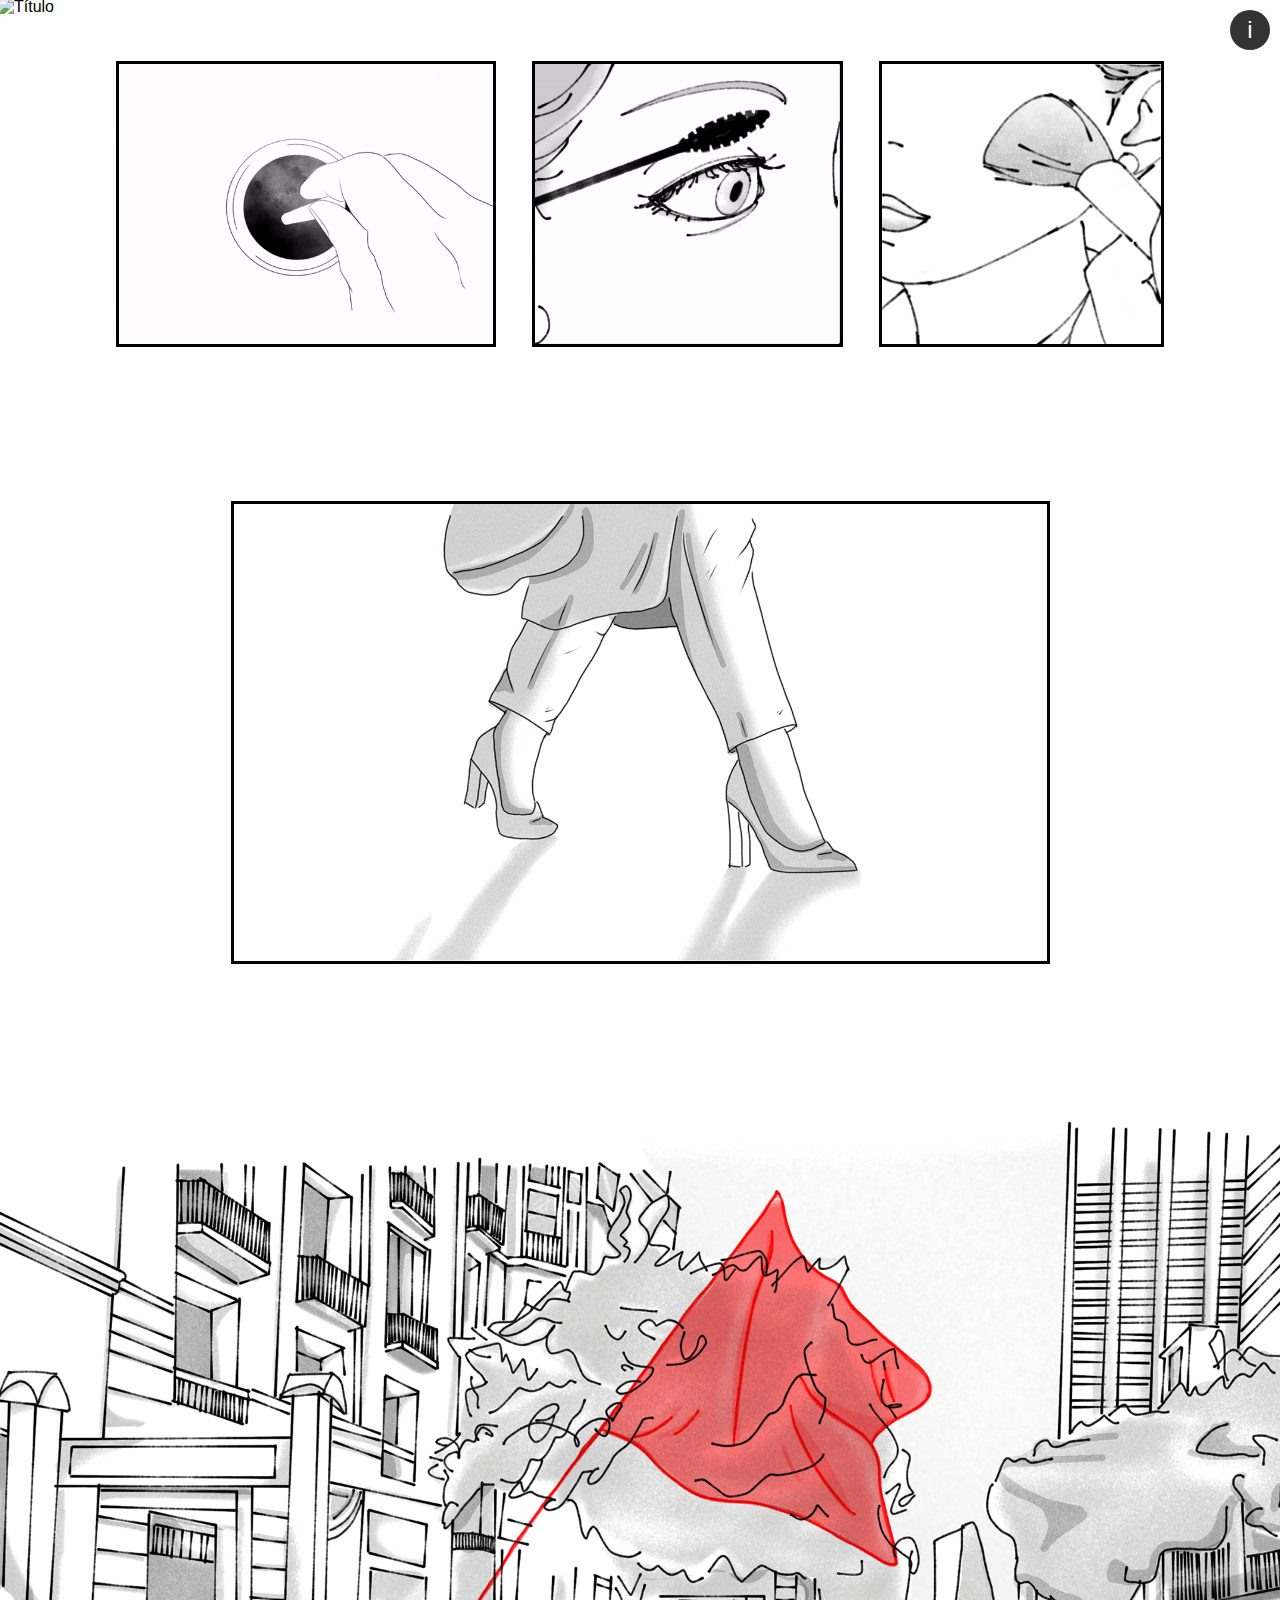
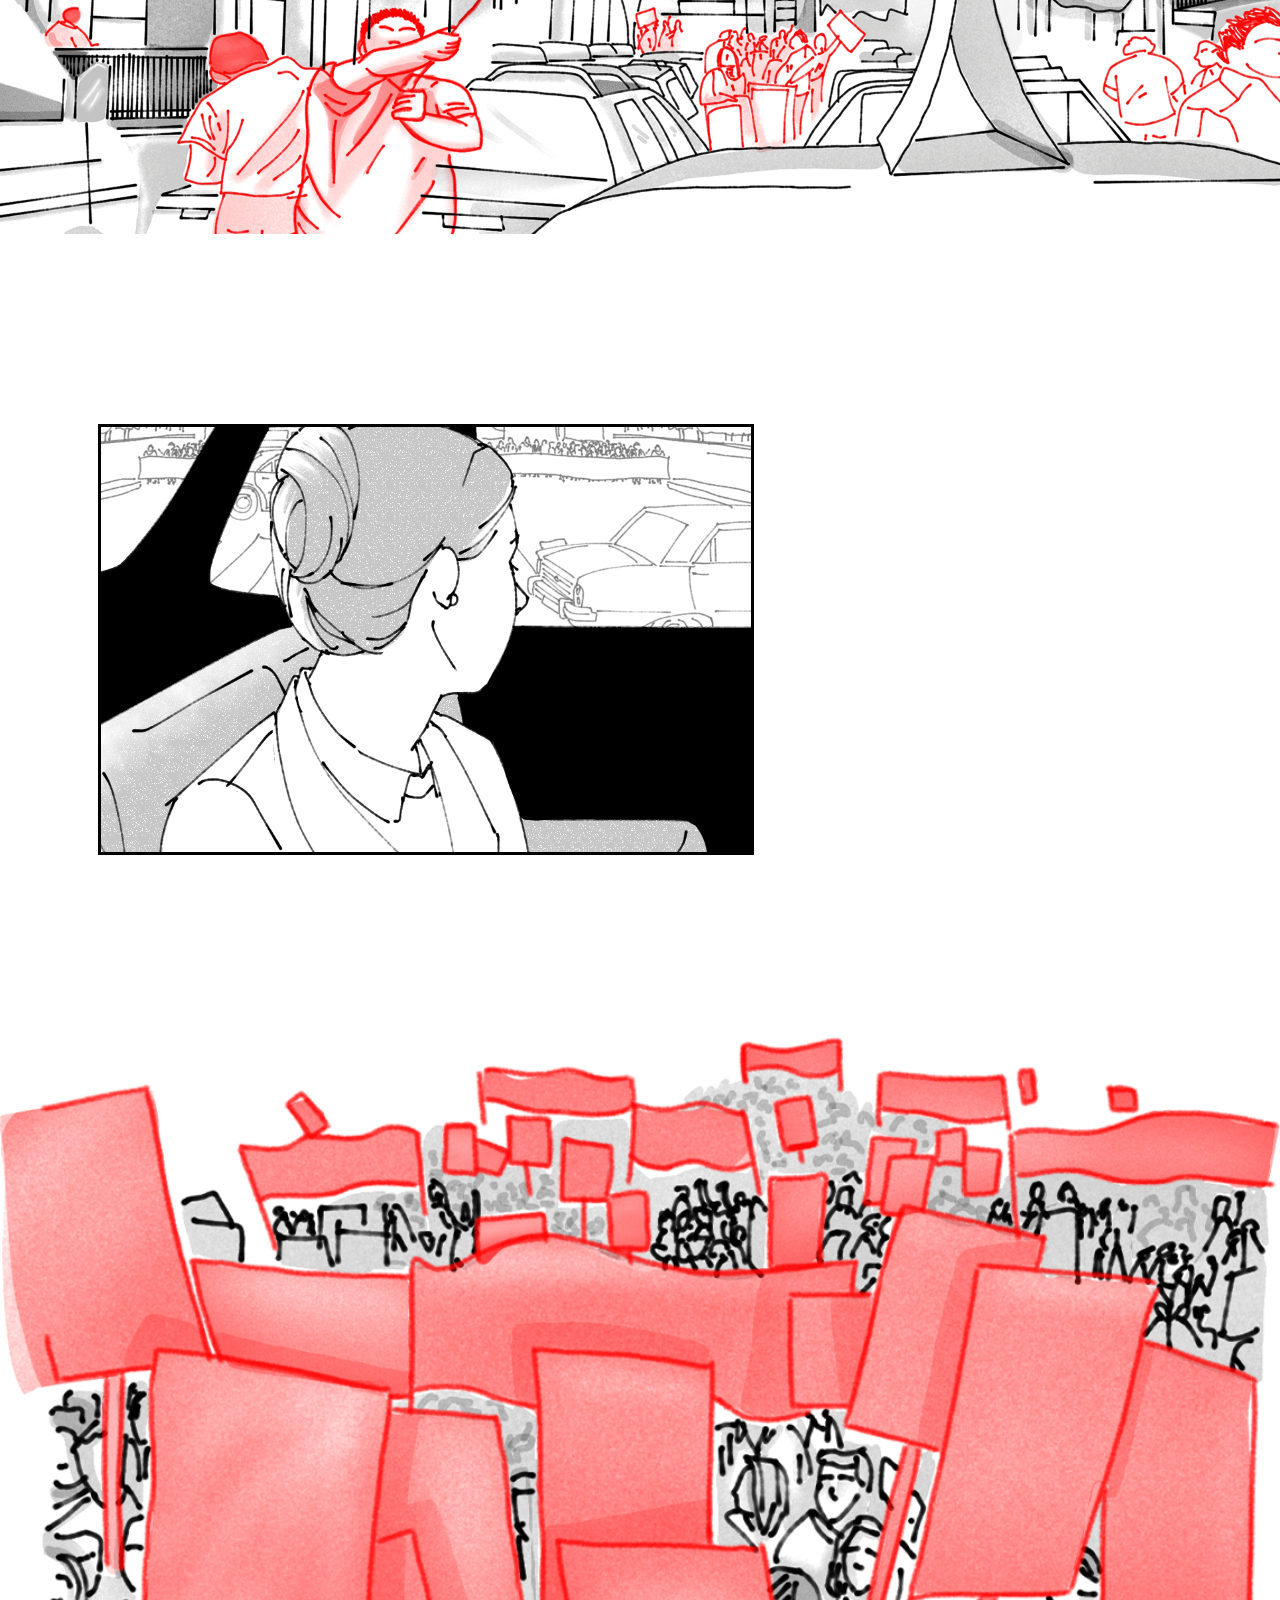
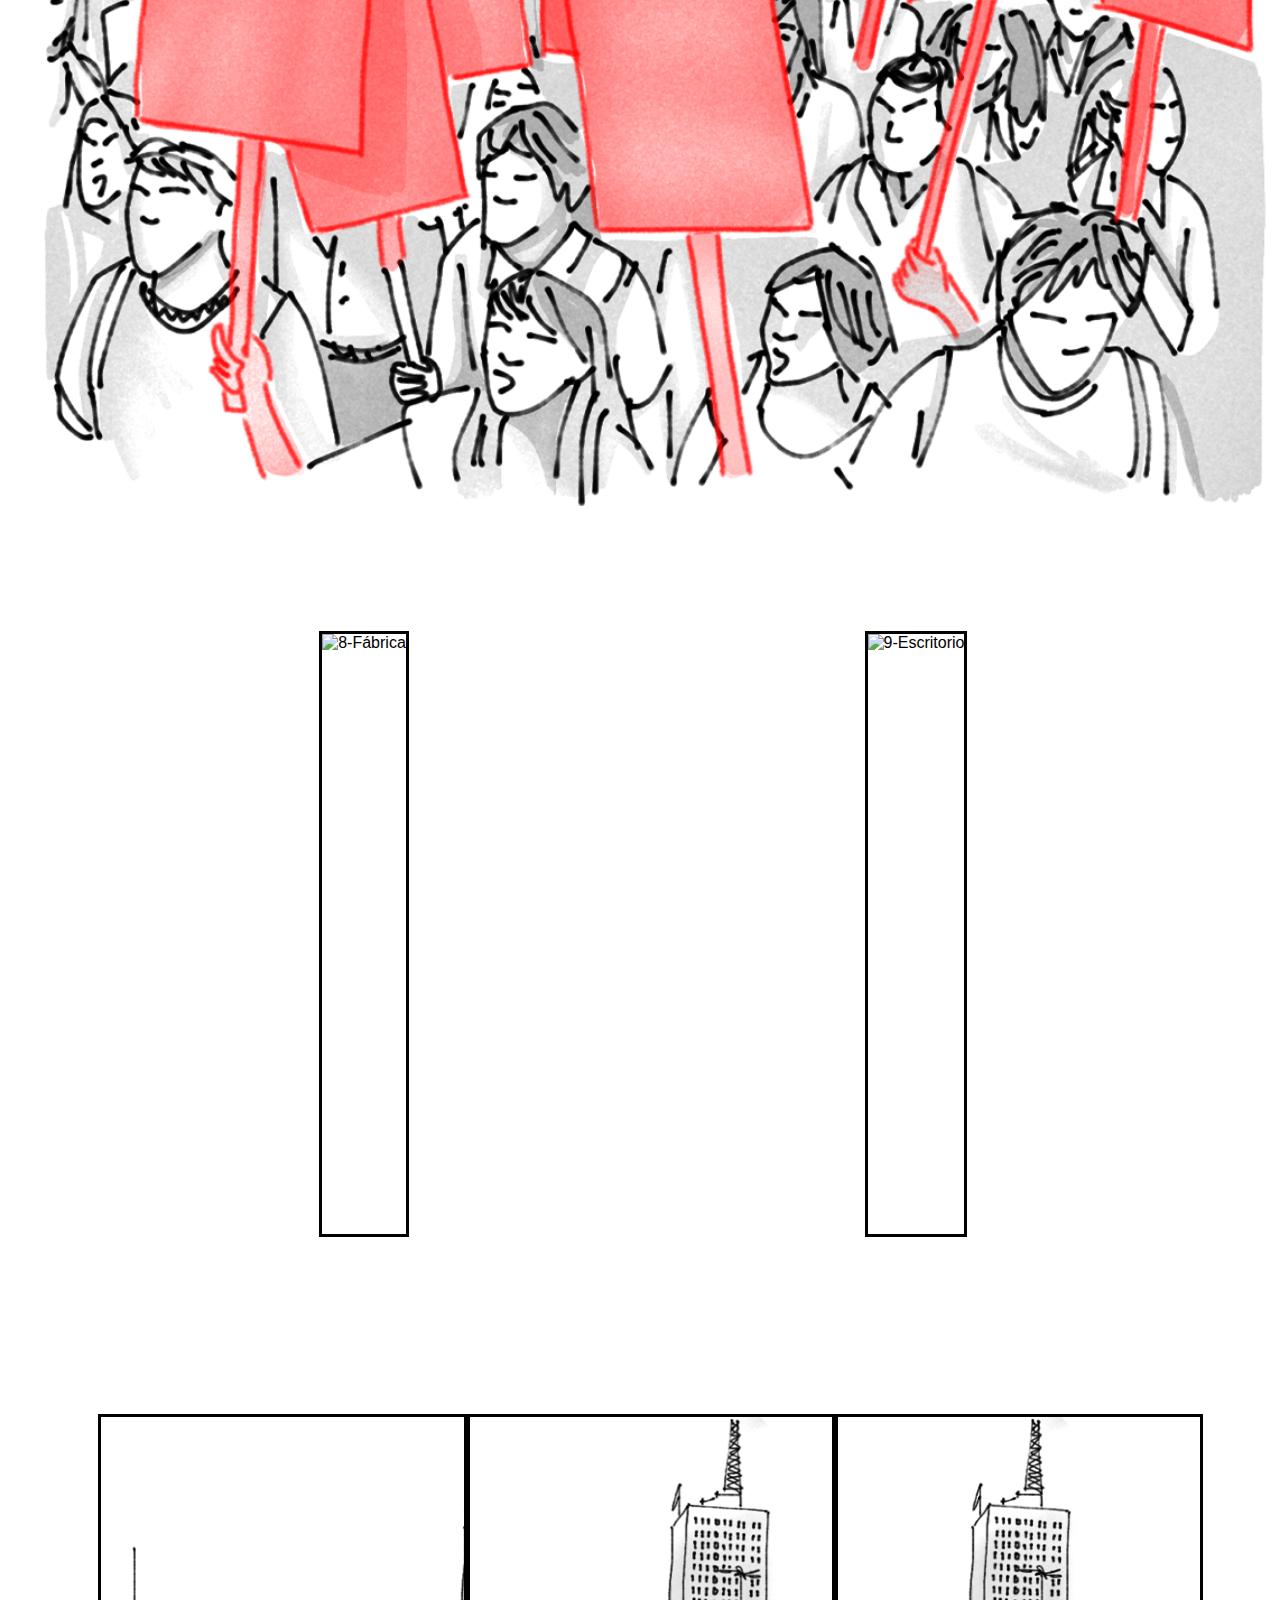
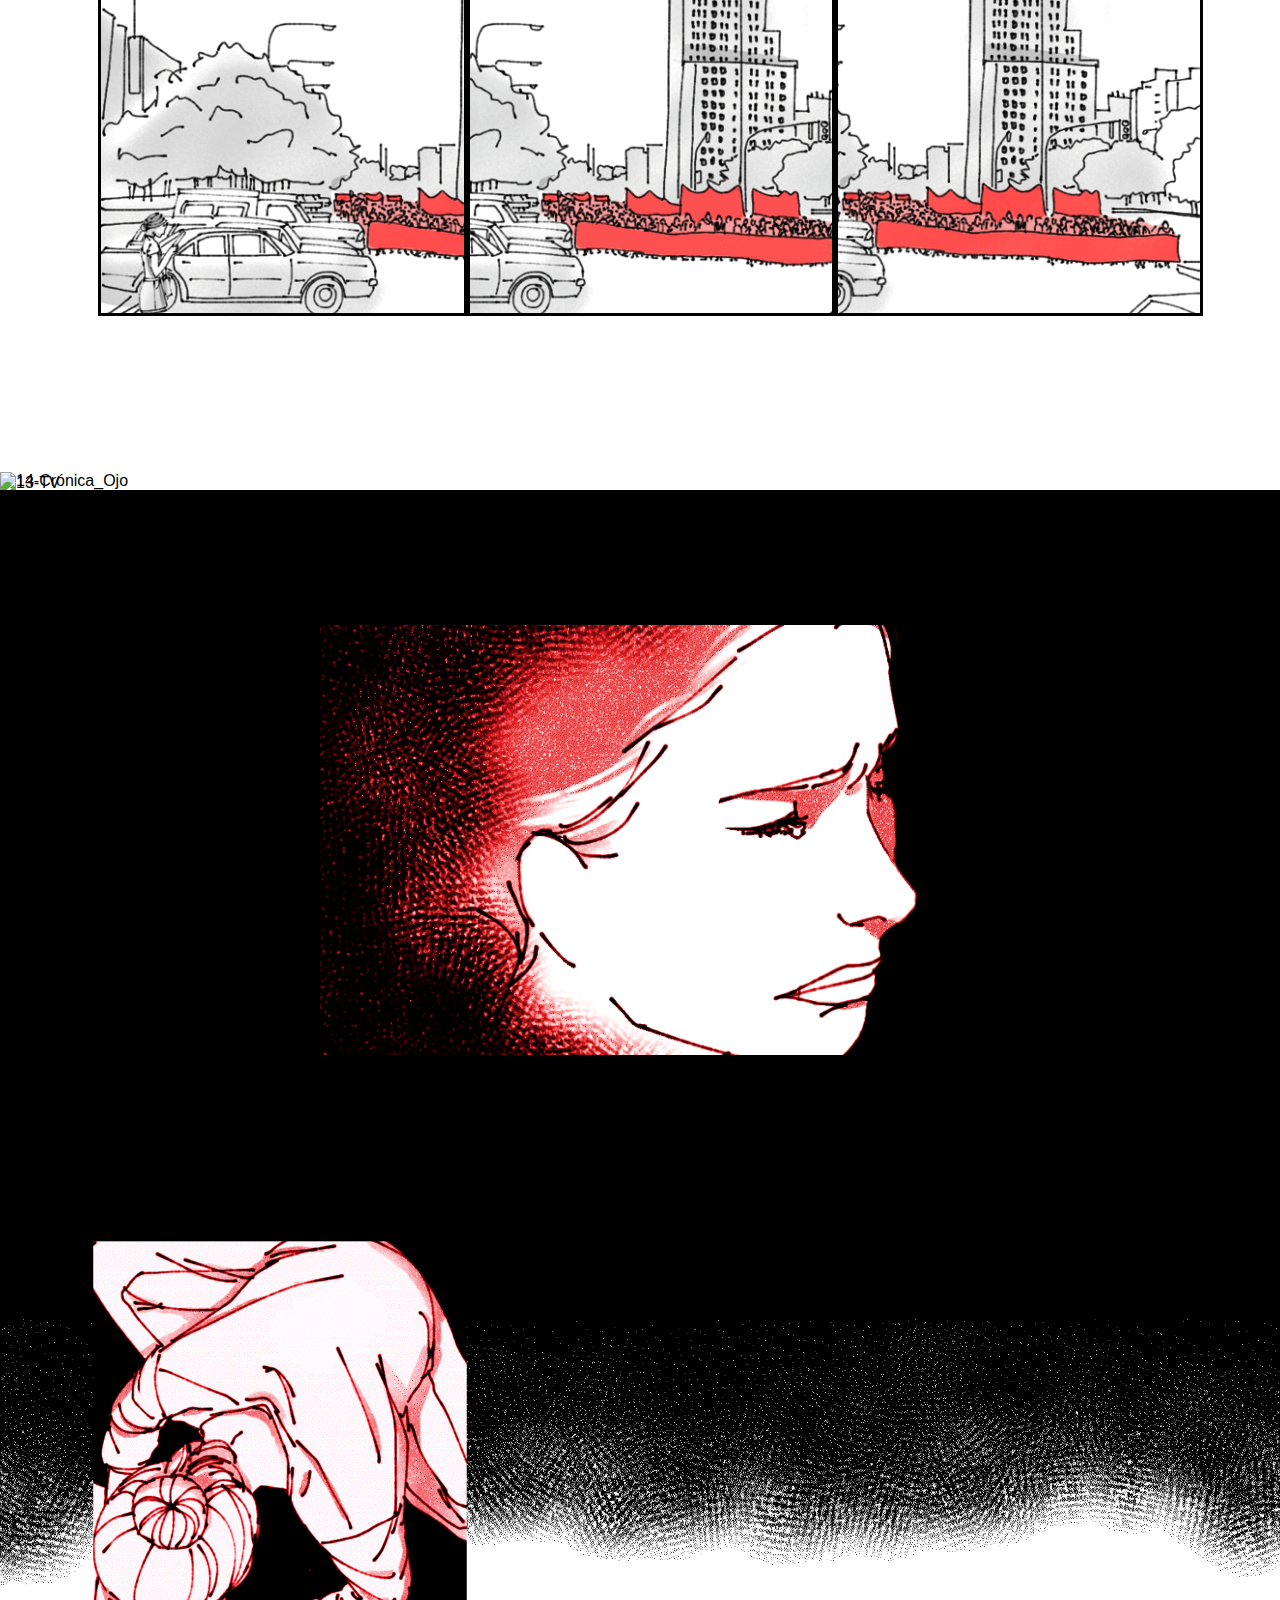
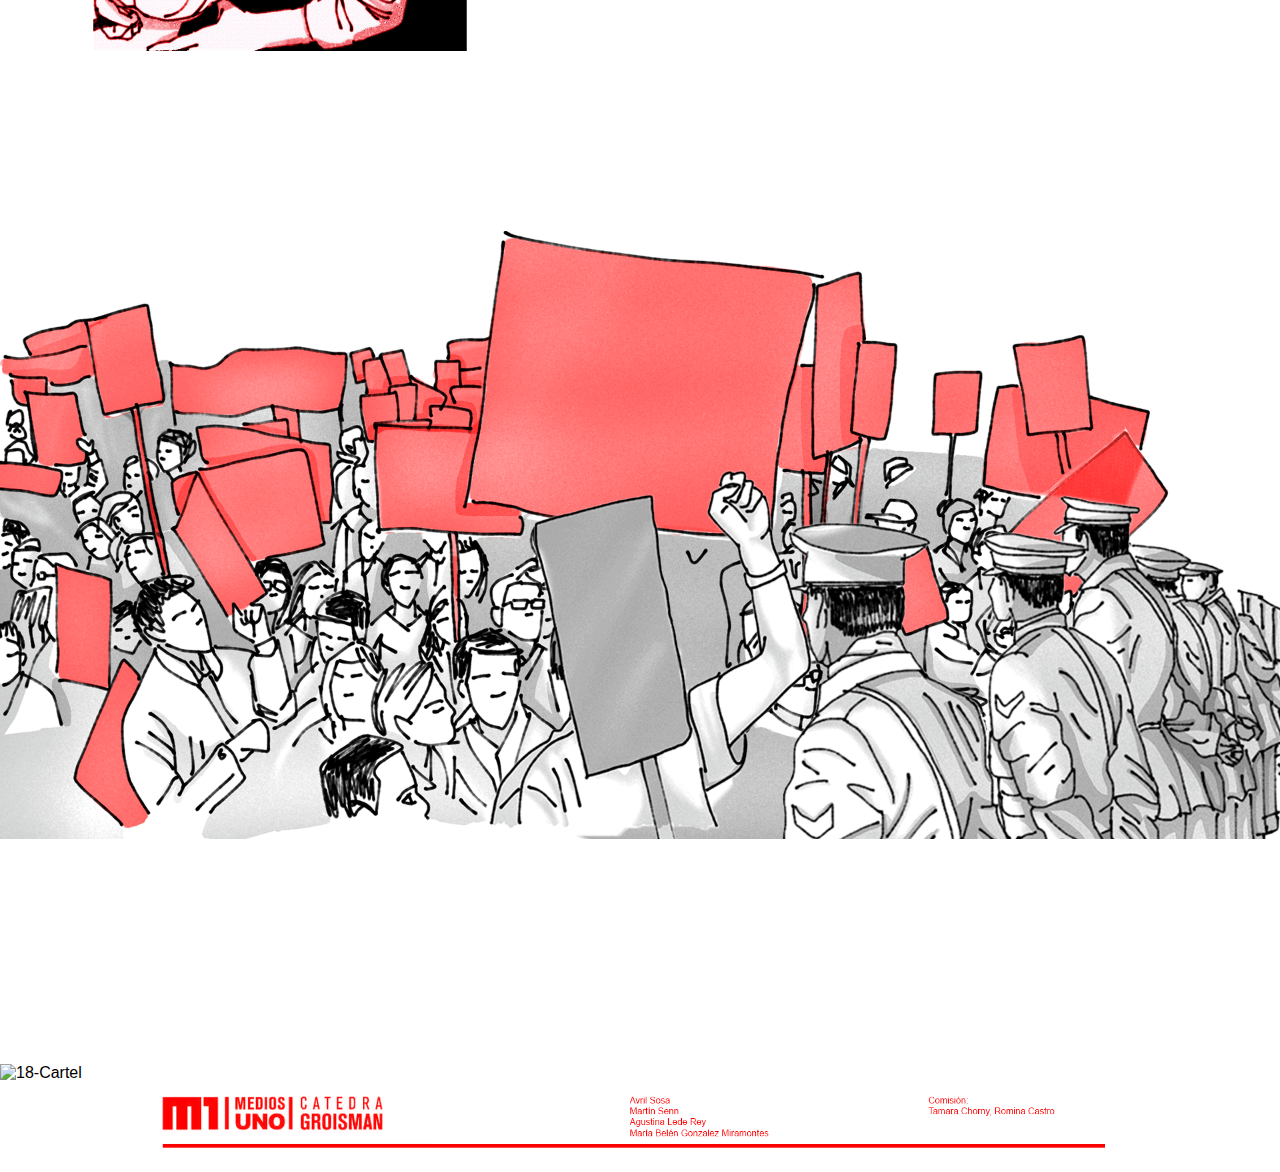
==== commit 17812aa8: "save" ====
--- a/index.html
+++ b/index.html
@@ -17,7 +17,9 @@
         </div>
     </div>
 
-    <div class="section"> <img src="./Gifs/Título2.gif" alt="Título" class="title"></div>
+    <div class="section"> 
+        <img src="./Gifs/Título2.gif" alt="Título" class="title">
+    </div>
     
     <div class="row1">
         <div class="one">
@@ -69,7 +71,7 @@
     </div>
 
     <div class="row">
-        <img src="./Gifs/13-TV.gif" alt="13-TV" class="tv">
+        <img src="./Gifs/13-TV2.gif" alt="13-TV" class="tv">
     </div>
 
     <div class="row8">
--- a/styles.css
+++ b/styles.css
@@ -7,13 +7,14 @@
 .section {
   display: flex;
   justify-content: center;
-
-
     align-items: center;
-    margin-left: -98px;
+    margin-left: -100px;
     margin-right: -98px;
-  
-  
+    margin-top: -10px;
+}
+
+.section img {
+  width: 100%;
 }
 
 .row1 {
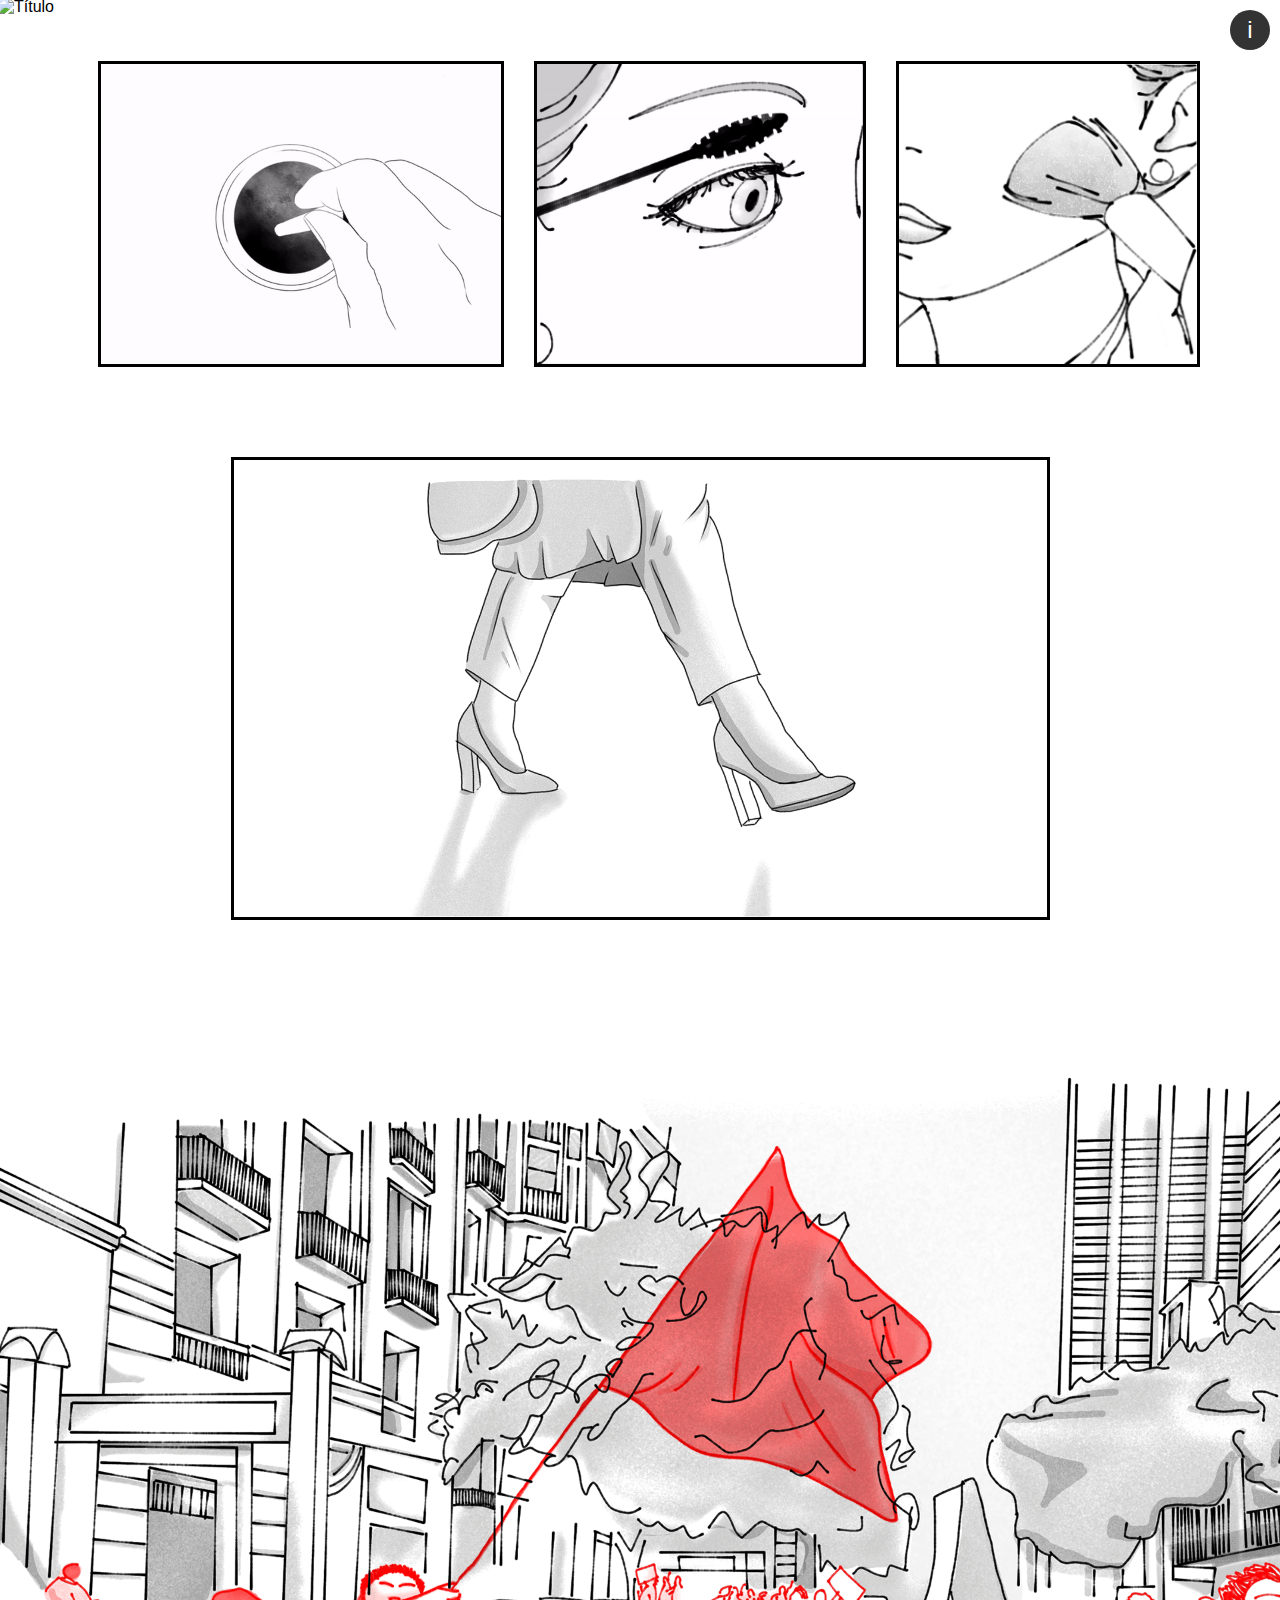
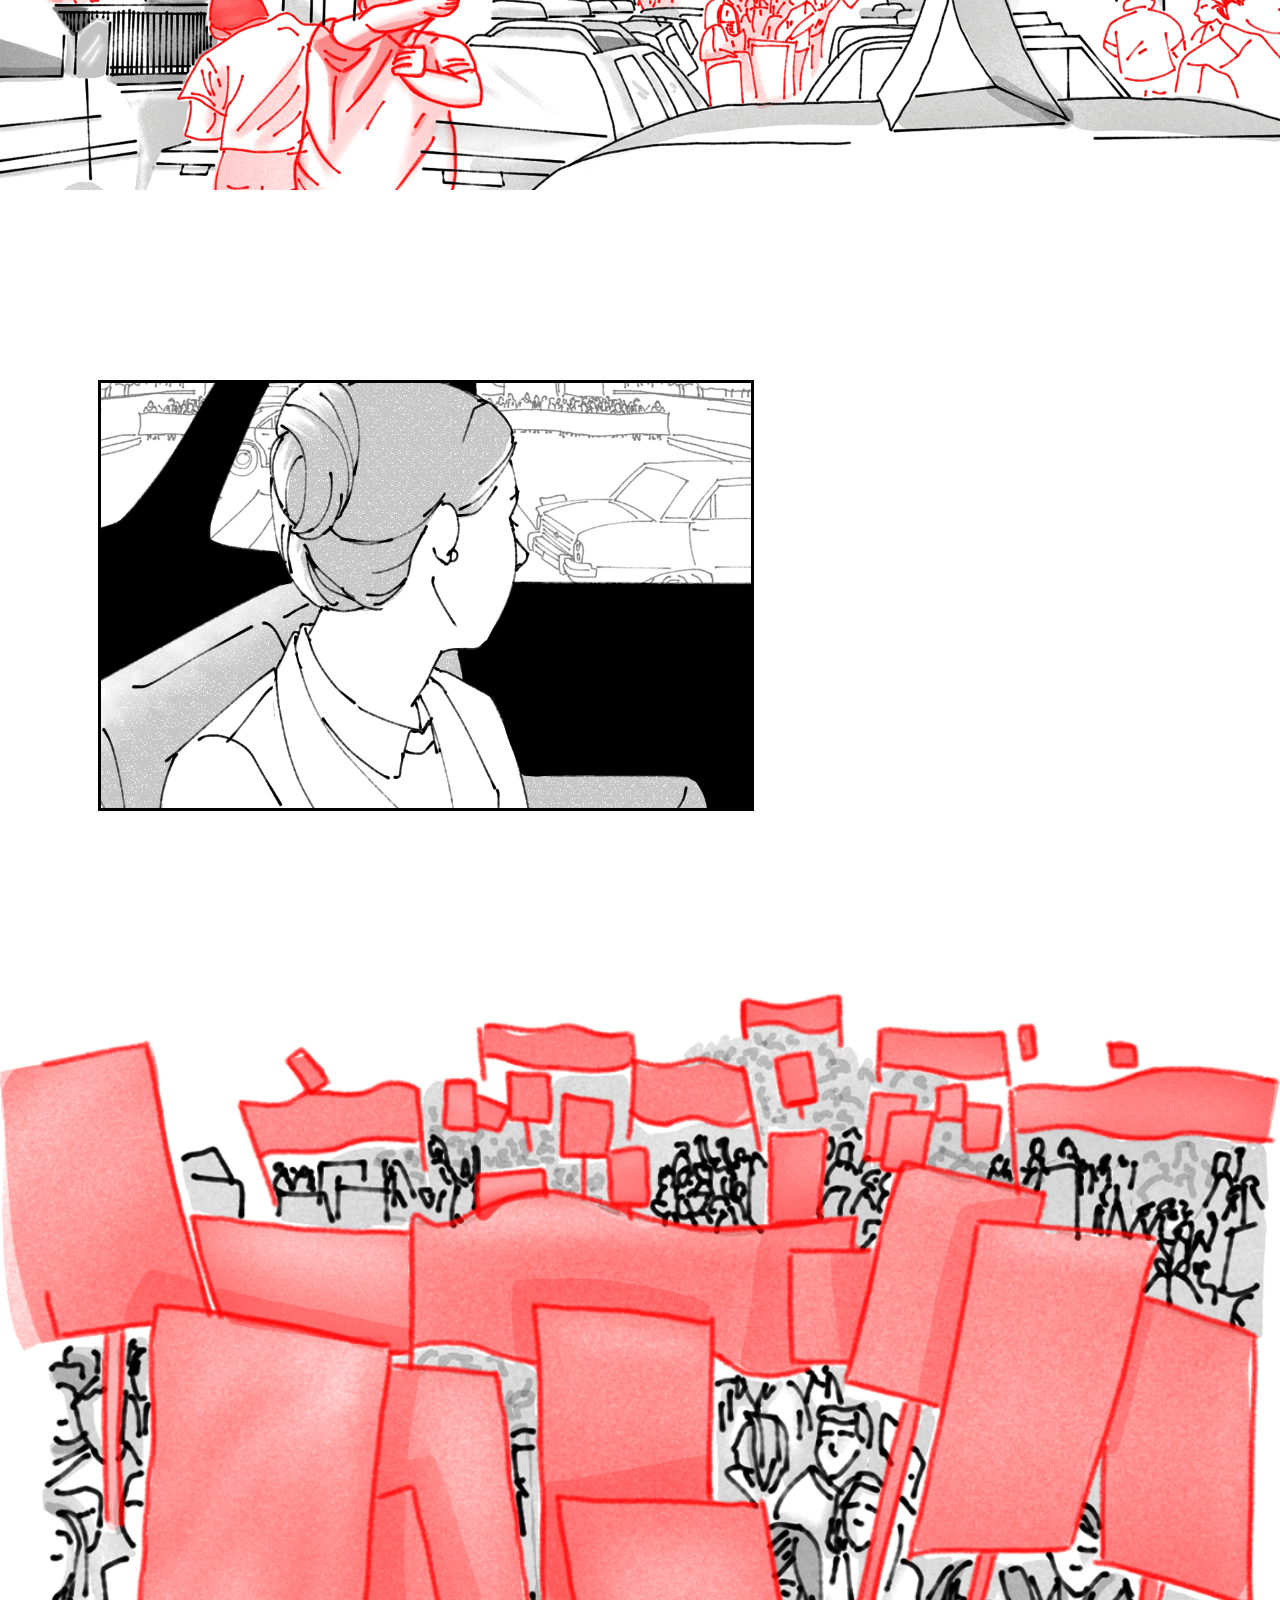
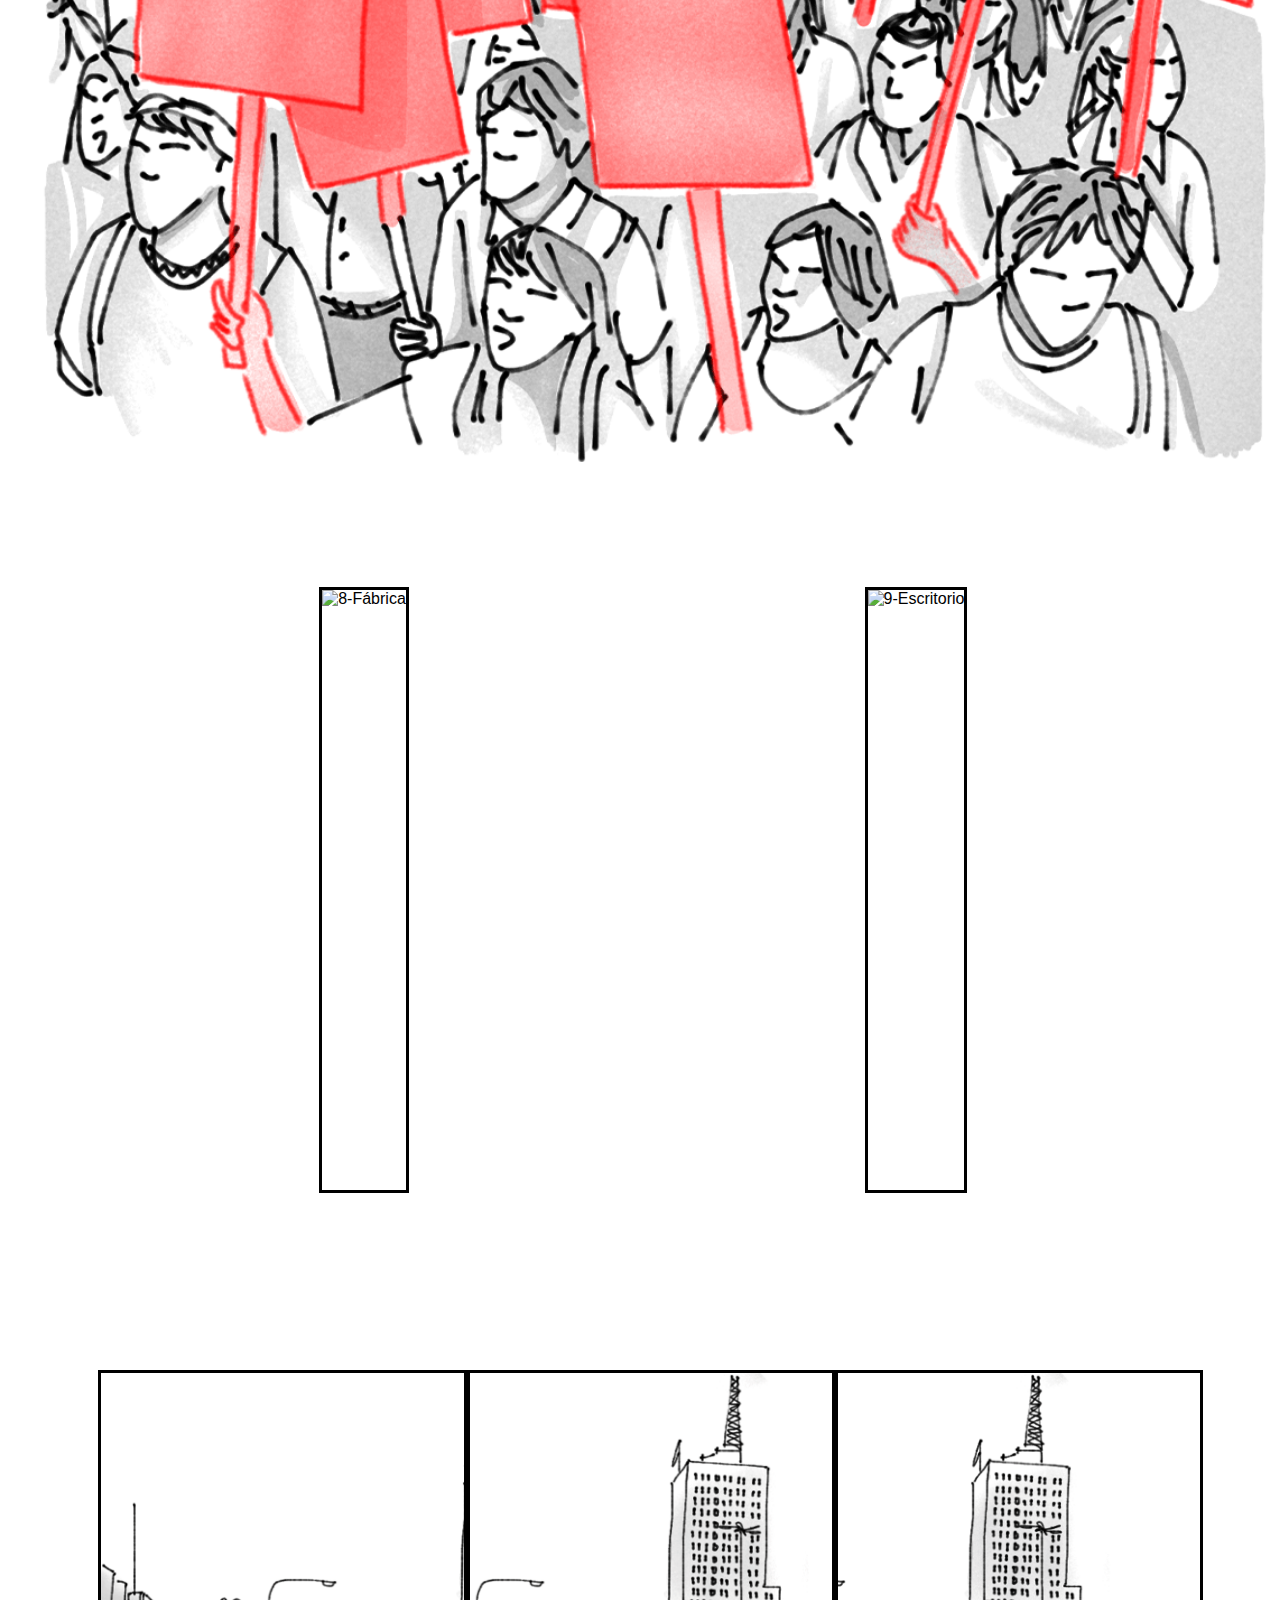
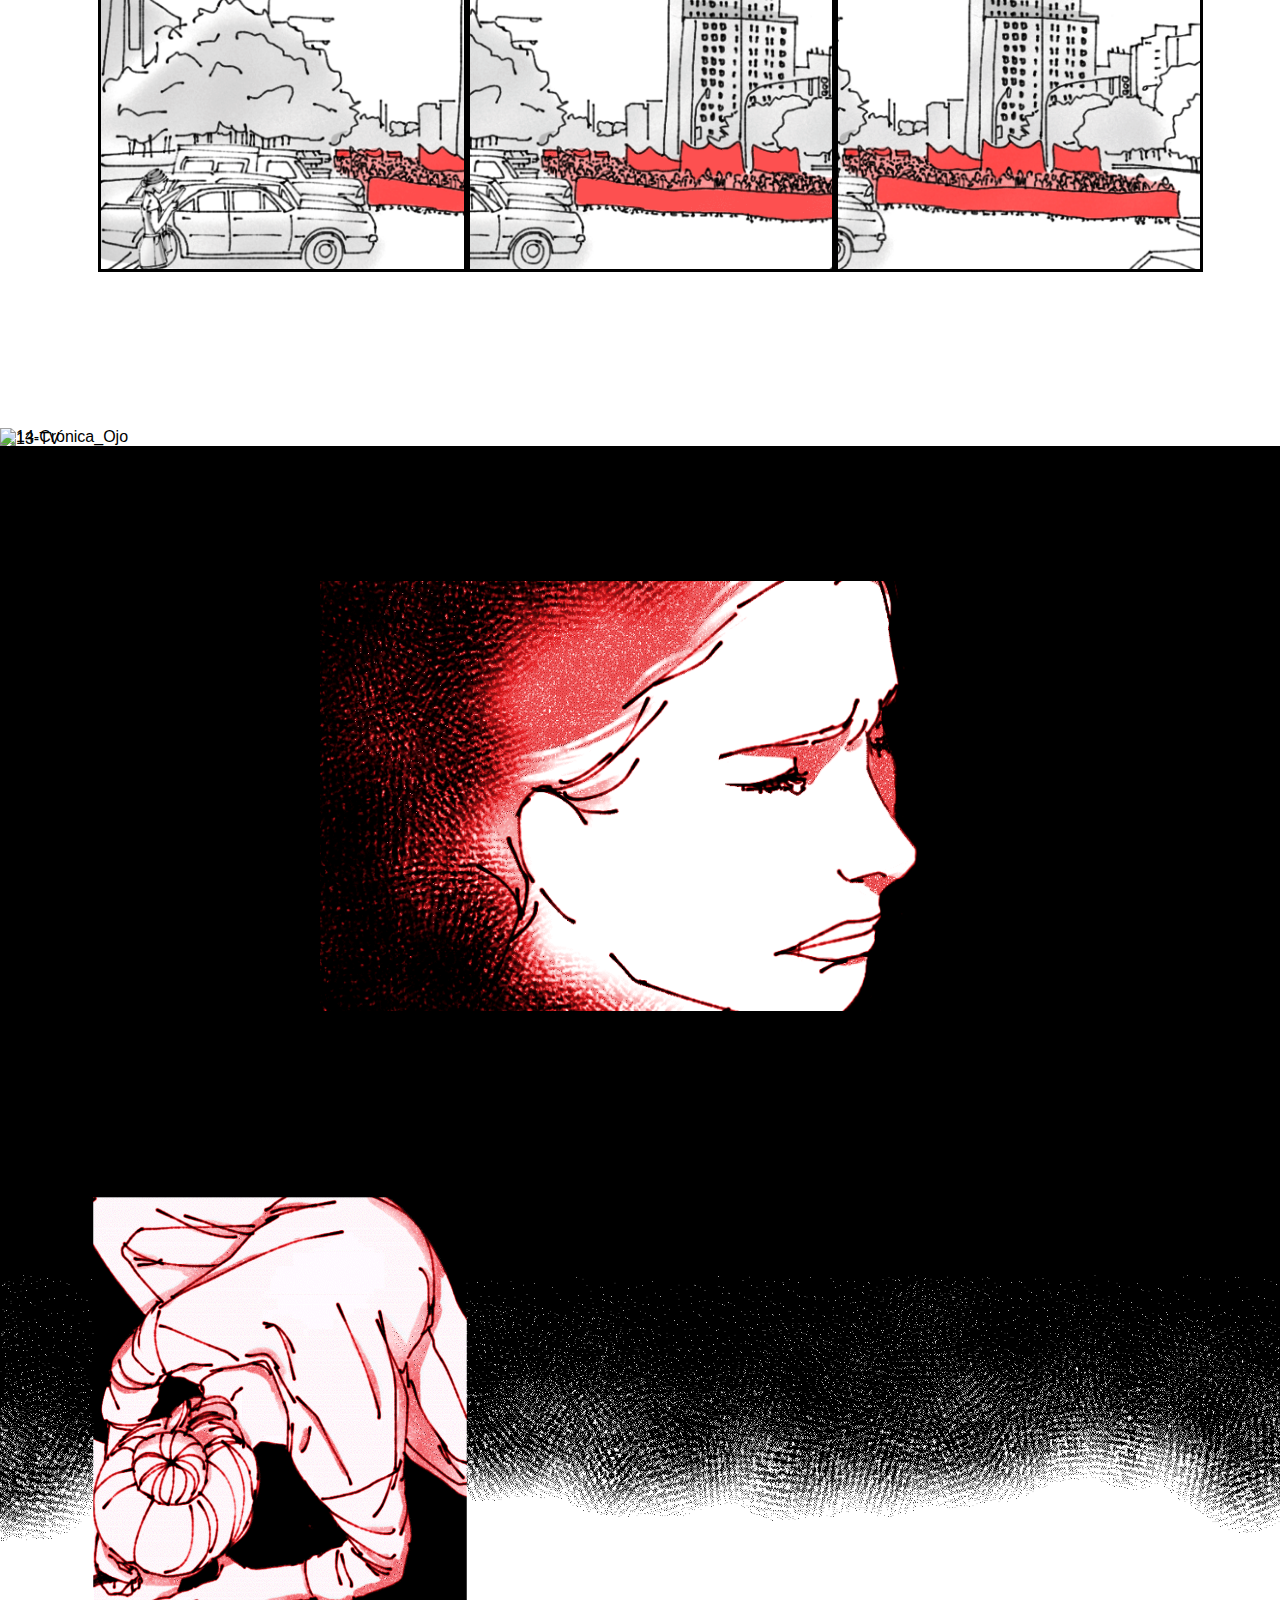
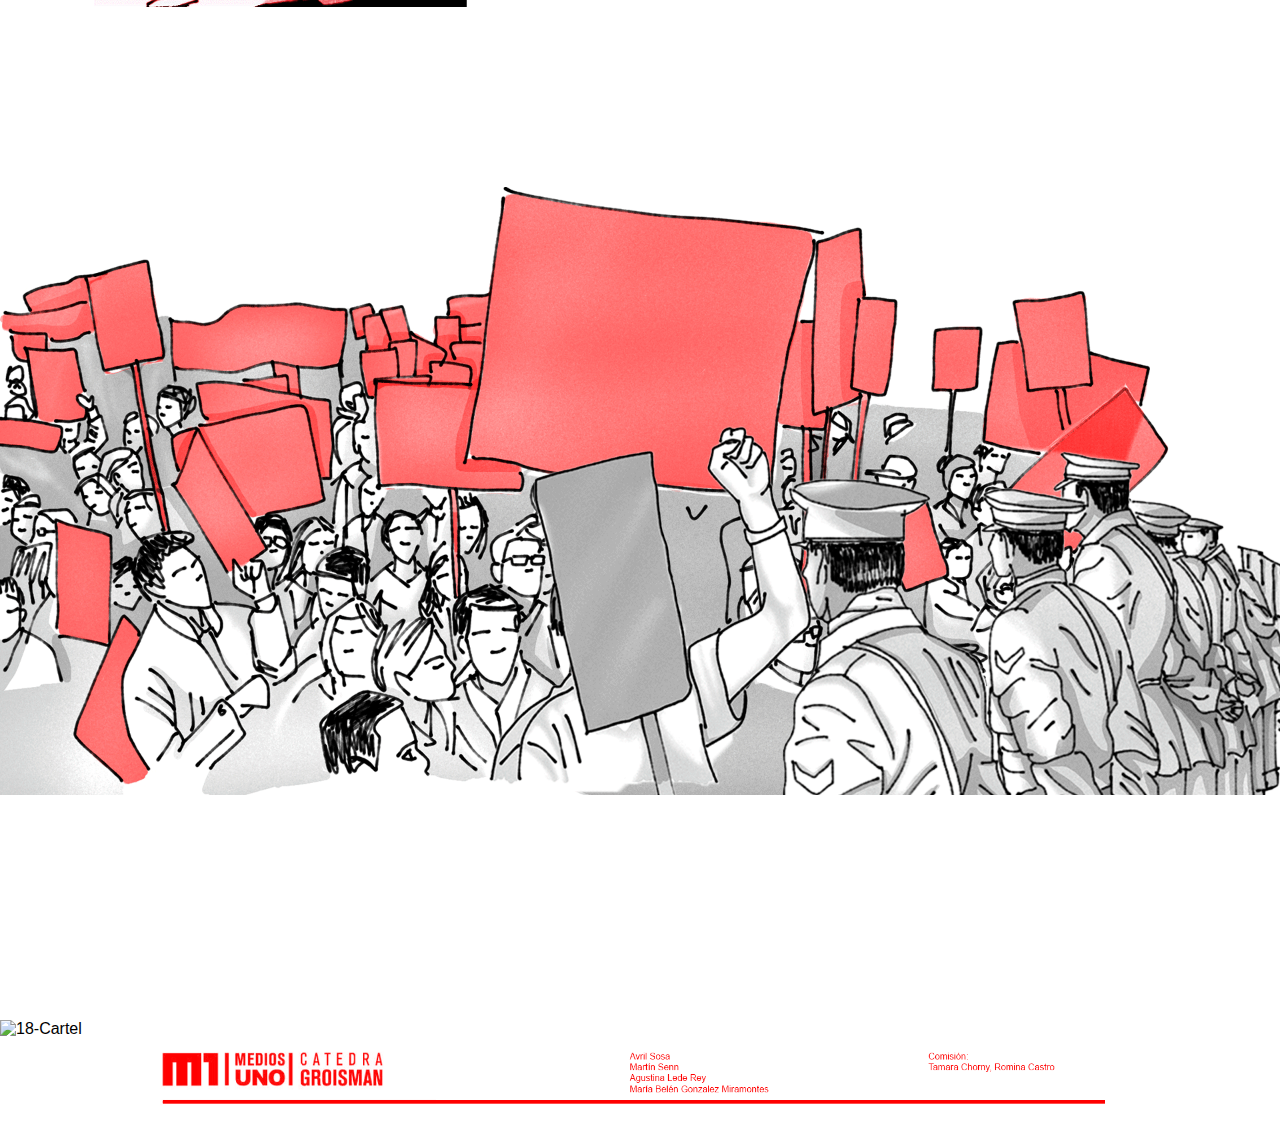
==== commit f8f12205: "save" ====
--- a/index.html
+++ b/index.html
@@ -21,16 +21,10 @@
         <img src="./Gifs/Título2.gif" alt="Título" class="title">
     </div>
     
-    <div class="row1">
-        <div class="one">
+    <div class="row1">      
             <img src="./Gifs/1-Café.gif" alt="1-Café" class="coffe">
-        </div>
-        <div class="two">
             <img src="./Gifs/2-Máscara.gif" alt="1-Máscara" class="rimmel">
-        </div>
-        <div class="three">
-            <img src="./Gifs/3-Maquillaje.gif" alt="3-Maquillaje" class="makeup">
-        </div>
+            <img src="./Gifs/3-Maquillaje.gif" alt="3-Maquillaje" class="makeup">    
     </div>
 
     <div class="row2">
--- a/styles.css
+++ b/styles.css
@@ -1,284 +1,803 @@
-body {
-  font-family: Arial, sans-serif;
-  padding-left: 90px;
-  padding-right: 90px;
-}
-
-.section {
-  display: flex;
-  justify-content: center;
+@media screen and (min-width: 1024px) {
+  body {
+    font-family: Arial, sans-serif;
+    padding-left: 90px;
+    padding-right: 90px;
+  }
+  .section {
+    display: flex;
+    justify-content: center;
     align-items: center;
     margin-left: -100px;
     margin-right: -98px;
     margin-top: -10px;
+  }
+
+  .section img {
+    width: 100%;
+  }
+
+  .row1 {
+    padding-top: 45px;
+    padding-bottom: 90px;
+    display: flex;
+    align-items: center;
+    justify-content: space-around;
+    gap: 30px;
+  }
+
+  /* .row1 div {
+    display: flex;
+    justify-content: center;
+    height: 350px;
+  } */
+
+  .row1 img {
+    height: 300px;
+
+    width: auto;
+    border: 3px solid #000;
+  }
+
+  .row2 {
+    display: flex;
+    justify-content: center;
+    align-items: center;
+    padding-bottom: 150px;
+  }
+
+  .row2 img {
+    width: 75%;
+    border: 3px solid #000;
+  }
+
+  .row3 {
+    display: flex;
+    justify-content: center;
+    align-items: center;
+    padding-bottom: 100px;
+    margin-left: -98px;
+    margin-right: -98px;
+  }
+
+  .row3 img {
+    width: 100%;
+  }
+
+  .row4 {
+    display: flex;
+    justify-content: left;
+    padding-top: 90px;
+    padding-bottom: 135px;
+  }
+
+  .row4 img {
+    width: 60%;
+    border: 3px solid #000;
+  }
+
+  .row5 {
+    display: flex;
+    justify-content: center;
+    align-items: center;
+    padding-top: 143px;
+    padding-bottom: 135px;
+    margin: -98px;
+  }
+
+  .row5 img {
+    width: 100%;
+  }
+
+  .row6 {
+    padding-top: 135px;
+    padding-bottom: 45px;
+    display: flex;
+    justify-content: center;
+    align-items: center;
+    height: 600px;
+    padding-top: 90px;
+    gap: 20px; /* Espacio entre los GIFs */
+  }
+
+  .row6 div {
+    display: flex;
+    justify-content: center;
+    align-items: center;
+    flex: 2;
+    height: 100%;
+  }
+
+  .row6 img {
+    height: 100%;
+    width: auto;
+    border: 3px solid #000;
+  }
+
+  .row7 {
+    padding-top: 135px;
+    padding-bottom: 40px;
+    display: flex;
+    align-items: center;
+    justify-content: space-between;
+  }
+
+  .row7 div {
+    display: flex;
+    justify-content: center;
+    height: 620px;
+  }
+
+  .row7 img {
+    max-height: 80%;
+    width: auto;
+    border: 3px solid #000;
+  }
+
+  .row {
+    display: flex;
+    justify-content: center;
+    align-items: center;
+    margin-left: -98px;
+    margin-right: -98px;
+  }
+
+  .row img {
+    width: 100%;
+  }
+
+  .row8 {
+    display: flex;
+    justify-content: center;
+    align-items: center;
+    margin-top: -20px;
+    margin-left: -98px;
+    margin-right: -98px;
+    height: auto;
+  }
+
+  .row8 img {
+    width: 100%;
+    height: auto;
+  }
+
+  .row9 {
+    display: flex;
+    justify-content: center;
+    align-items: center;
+    margin-left: -98px;
+    margin-right: -98px;
+    background-color: black;
+    padding-bottom: 135px;
+    padding-top: 135px;
+  }
+
+  .row9 img {
+    width: 50%;
+  }
+
+  .row10 {
+    display: flex;
+    justify-content: center;
+    align-items: center;
+    margin-left: -98px;
+    margin-right: -98px;
+  }
+
+  .row10 img {
+    width: 100%;
+  }
+
+  .row4 img {
+    width: 60%;
+    border: 3px solid #000;
+  }
+
+  .row11 {
+    display: flex;
+    justify-content: center;
+    align-items: center;
+    margin-top: -90px;
+    padding-bottom: 135px;
+    margin-left: -98px;
+    margin-right: -98px;
+  }
+
+  .row11 img {
+    width: 100%;
+  }
+
+  .row12 {
+    display: flex;
+    justify-content: center;
+    align-items: center;
+    margin-top: 90px;
+    margin-left: -98px;
+    margin-right: -98px;
+  }
+
+  .row12 img {
+    width: 100%;
+  }
+
+  .créditos {
+    display: flex;
+    align-items: center;
+  }
+
+  .créditos img {
+    width: 100%;
+  }
+
+  .info-button {
+    position: fixed;
+    top: 10px;
+    right: 10px;
+    background-color: #333;
+    color: #fff;
+    border: none;
+    border-radius: 50%;
+    width: 40px;
+    height: 40px;
+    font-size: 24px;
+    cursor: pointer;
+    display: flex;
+    justify-content: center;
+    align-items: center;
+    z-index: 1000;
+  }
+
+  .modal {
+    display: none;
+    position: fixed;
+    z-index: 1001;
+    left: 0;
+    top: 0;
+    width: 100%;
+    height: 100%;
+    overflow: auto;
+    background-color: rgb(0, 0, 0);
+    background-color: rgba(0, 0, 0, 0.4);
+    padding-top: 60px;
+  }
+
+  .modal-content {
+    background-color: #fefefe;
+    margin: 5% auto;
+    padding: 20px;
+    border: 1px solid #888;
+    width: 80%;
+    max-width: 500px;
+    text-align: center;
+  }
+
+  .close {
+    color: #aaa;
+    float: right;
+    font-size: 28px;
+    font-weight: bold;
+  }
+
+  .close:hover,
+  .close:focus {
+    color: black;
+    text-decoration: none;
+    cursor: pointer;
+  }
 }
 
-.section img {
-  width: 100%;
+@media screen and (min-width: 769px) and (max-width: 1023px) {
+  body {
+    font-family: Arial, sans-serif;
+  }
+  .section {
+    display: flex;
+    justify-content: center;
+    align-items: center;
+    margin-top: -10px;
+    padding-bottom: 45px;
+  }
+
+  .section img {
+    width: 100%;
+  }
+
+  .row1 {
+    display: flex;
+    align-items: center;
+    justify-content: space-around;
+    padding-bottom: 135px;
+  }
+
+  .row1 img {
+    height: 200px;
+    width: auto;
+    border: 2px solid #000;
+  }
+
+  .row2 {
+    display: flex;
+    justify-content: center;
+    align-items: center;
+    padding-bottom: 135px;
+  }
+
+  .row2 img {
+    width: 75%;
+    border: 2px solid #000;
+  }
+
+  .row3 {
+    display: flex;
+    justify-content: center;
+    align-items: center;
+    padding-bottom: 135px;
+  }
+
+  .row3 img {
+    width: 100%;
+  }
+
+  .row4 {
+    display: flex;
+    justify-content: left;
+    padding-bottom: 135px;
+  }
+
+  .row4 img {
+    width: 70%;
+    border: 2px solid #000;
+  }
+
+  .row5 {
+    display: flex;
+    justify-content: center;
+    align-items: center;
+    padding-bottom: 135px;
+  }
+
+  .row5 img {
+    width: 100%;
+  }
+
+  .row6 {
+    padding-bottom: 135px;
+    display: flex;
+    justify-content: center;
+    align-items: center;
+    height: 350px;
+    padding-left: 95px;
+    padding-right: 95px;
+  }
+
+  .row6 div {
+    display: flex;
+    justify-content: center;
+    align-items: center;
+    flex: 2;
+    height: 100%;
+  }
+
+  .row6 img {
+    height: 100%;
+    width: auto;
+    border: 2px solid #000;
+  }
+
+  .row7 {
+    padding-bottom: 135px;
+    display: flex;
+    align-items: center;
+    justify-content: space-between;
+  }
+
+  .row7 div {
+    display: flex;
+    justify-content: center;
+    height: 330px;
+  }
+
+  .row7 img {
+    max-height: 100%;
+    width: auto;
+    border: 2px solid #000;
+  }
+
+  .row {
+    display: flex;
+    justify-content: center;
+    align-items: center;
+  }
+
+  .row img {
+    width: 100%;
+  }
+
+  .row8 {
+    background-color: #000;
+    padding-top: 90px;
+    padding-bottom: 90px;
+    display: flex;
+    justify-content: center;
+    align-items: center;
+    height: auto;
+  }
+
+  .row8 img {
+    width: 100%;
+    height: auto;
+  }
+
+  .row9 {
+    display: flex;
+    justify-content: center;
+    align-items: center;
+
+    background-color: black;
+    padding-bottom: 105px;
+  }
+
+  .row9 img {
+    width: 60%;
+  }
+
+  .row10 {
+    display: flex;
+    justify-content: center;
+    align-items: center;
+  }
+
+  .row10 img {
+    width: 100%;
+  }
+
+  .row11 {
+    display: flex;
+    justify-content: center;
+    align-items: center;
+    padding-bottom: 135px;
+  }
+
+  .row11 img {
+    width: 100%;
+  }
+
+  .row12 {
+    display: flex;
+    justify-content: center;
+    align-items: center;
+  }
+
+  .row12 img {
+    width: 100%;
+  }
+
+  .créditos {
+    display: flex;
+    align-items: center;
+  }
+
+  .créditos img {
+    width: 100%;
+  }
+
+  .info-button {
+    position: fixed;
+    top: 10px;
+    right: 10px;
+    background-color: #333;
+    color: #fff;
+    border: none;
+    border-radius: 50%;
+    width: 40px;
+    height: 40px;
+    font-size: 24px;
+    cursor: pointer;
+    display: flex;
+    justify-content: center;
+    align-items: center;
+    z-index: 1000;
+  }
+
+  .modal {
+    display: none;
+    position: fixed;
+    z-index: 1001;
+    left: 0;
+    top: 0;
+    width: 100%;
+    height: 100%;
+    overflow: auto;
+    background-color: rgb(0, 0, 0);
+    background-color: rgba(0, 0, 0, 0.4);
+    padding-top: 60px;
+  }
+
+  .modal-content {
+    background-color: #fefefe;
+    margin: 5% auto;
+    padding: 20px;
+    border: 1px solid #888;
+    width: 80%;
+    max-width: 100%;
+    text-align: center;
+  }
+
+  .close {
+    color: #aaa;
+    float: right;
+    font-size: 22px;
+    font-weight: bold;
+  }
+
+  .close:hover,
+  .close:focus {
+    color: black;
+    text-decoration: none;
+    cursor: pointer;
+  }
 }
-
-.row1 {
-  padding-top: 45px;
-  padding-bottom: 90px;
-  display: flex;
-  align-items: center;
-  justify-content: space-around;
+@media screen and (max-width: 768px) {
+  body {
+    font-family: Arial, sans-serif;
+  }
+  .section {
+    display: flex;
+    justify-content: center;
+    align-items: center;
+    margin-top: -10px;
+    padding-bottom: 45px;
+  }
+
+  .section img {
+    width: 100%;
+  }
+
+  .row1 {
+    display: flex;
+    align-items: center;
+    justify-content: center;
+    gap: 10px;
+    padding-bottom: 90px;
+  }
+
+  .row1 img {
+    height: 80px;
+    width: auto;
+    border: 2px solid #000;
+  }
+
+  .row2 {
+    display: flex;
+    justify-content: center;
+    align-items: center;
+    padding-bottom: 90px;
+  }
+
+  .row2 img {
+    width: 75%;
+    border: 2px solid #000;
+  }
+
+  .row3 {
+    display: flex;
+    justify-content: center;
+    align-items: center;
+    padding-bottom: 90px;
+  }
+
+  .row3 img {
+    width: 100%;
+  }
+
+  .row4 {
+    display: flex;
+    justify-content: left;
+    padding-bottom: 90px;
+  }
+
+  .row4 img {
+    width: 70%;
+    border: 2px solid #000;
+  }
+
+  .row5 {
+    display: flex;
+    justify-content: center;
+    align-items: center;
+    padding-bottom: 90px;
+  }
+
+  .row5 img {
+    width: 100%;
+  }
+
+  .row6 {
+    padding-bottom: 90px;
+    display: flex;
+    justify-content: center;
+    align-items: center;
+    height: 160px;
+    padding-left: 70px;
+    padding-right: 70px;
+    gap: 3px;
+  }
+
+  .row6 div {
+    display: flex;
+    align-items: center;
+    flex: 2;
+    height: 100%;
+  }
+
+  .row6 img {
+    height: 100%;
+    width: auto;
+    border: 2px solid #000;
+  }
+
+  .row7 {
+    padding-bottom: 90px;
+    display: flex;
+    align-items: center;
+    justify-content: space-between;
+  }
+
+  .row7 div {
+    display: flex;
+    justify-content: center;
+    height: 160px;
+  }
+
+  .row7 img {
+    max-height: 100%;
+    width: auto;
+    border: 2px solid #000;
+  }
+
+  .row {
+    display: flex;
+    justify-content: center;
+    align-items: center;
+    margin-left: -10px;
+    margin-right: -10px;
+  }
+
+  .row img {
+    width: 100%;
+  }
+
+  .row8 {
+    background-color: #000;
+    padding-top: 45px;
+    padding-bottom: 45px;
+    display: flex;
+    justify-content: center;
+    align-items: center;
+    margin-left: -10px;
+    margin-right: -10px;
+    height: auto;
+  }
+
+  .row8 img {
+    width: 100%;
+    height: auto;
+  }
+
+  .row9 {
+    display: flex;
+    justify-content: center;
+    align-items: center;
+    margin-left: -10px;
+    margin-right: -10px;
+    background-color: black;
+    padding-bottom: 40px;
+  }
+
+  .row9 img {
+    width: 60%;
+  }
+
+  .row10 {
+    display: flex;
+    justify-content: center;
+    align-items: center;
+    margin-left: -10px;
+    margin-right: -10px;
+    padding-bottom: 45px;
+  }
+
+  .row10 img {
+    width: 100%;
+  }
+
+  .row11 {
+    display: flex;
+    justify-content: center;
+    align-items: center;
+    padding-bottom: 135px;
+    margin-left: -10px;
+    margin-right: -10px;
+  }
+
+  .row11 img {
+    width: 100%;
+  }
+
+  .row12 {
+    display: flex;
+    justify-content: center;
+    align-items: center;
+    margin-left: -10px;
+    margin-right: -10px;
+  }
+
+  .row12 img {
+    width: 100%;
+  }
+
+  .créditos {
+    display: flex;
+    align-items: center;
+  }
+
+  .créditos img {
+    width: 100%;
+  }
+
+  .info-button {
+    position: fixed;
+    top: 10px;
+    right: 10px;
+    background-color: #333;
+    color: #fff;
+    border: none;
+    border-radius: 50%;
+    width: 40px;
+    height: 40px;
+    font-size: 24px;
+    cursor: pointer;
+    display: flex;
+    justify-content: center;
+    align-items: center;
+    z-index: 1000;
+  }
+
+  .modal {
+    display: none;
+    position: fixed;
+    z-index: 1001;
+    left: 0;
+    top: 0;
+    width: 100%;
+    height: 100%;
+    overflow: auto;
+    background-color: rgb(0, 0, 0);
+    background-color: rgba(0, 0, 0, 0.4);
+    padding-top: 60px;
+  }
+
+  .modal-content {
+    background-color: #fefefe;
+    margin: 5% auto;
+    padding: 20px;
+    border: 1px solid #888;
+    width: 80%;
+    max-width: 100%;
+    text-align: center;
+  }
+
+  .close {
+    color: #aaa;
+    float: right;
+    font-size: 18px;
+    font-weight: bold;
+  }
+
+  .close:hover,
+  .close:focus {
+    color: black;
+    text-decoration: none;
+    cursor: pointer;
+  }
 }
-
-.row1 div {
-  display: flex;
-  justify-content: center;
-  height: 350px;
-}
-
-.row1 img {
-  height: 80%;
-  width: auto;
-  border: 3px solid #000;
-}
-
-.row2 {
-  display: flex;
-  justify-content: center;
-  align-items: center;
-  padding-bottom: 150px;
-}
-
-.row2 img {
-  width: 75%;
-  border: 3px solid #000;
-}
-
-.row3 {
-  display: flex;
-  justify-content: center;
-  align-items: center;
-  padding-bottom: 100px;
-  margin-left: -98px;
-  margin-right: -98px;
-}
-
-.row3 img {
-  width: 100%;
-}
-
-.row4 {
-  display: flex;
-  justify-content: left;
-  padding-top: 90px;
-  padding-bottom: 135px;
-}
-
-.row4 img {
-  width: 60%;
-  border: 3px solid #000;
-}
-
-.row5 {
-  display: flex;
-  justify-content: center;
-  align-items: center;
-  padding-top: 143px;
-  padding-bottom: 135px;
-  margin: -98px;
-}
-
-.row5 img {
-  width: 100%;
-}
-
-.row6 {
-  padding-top: 135px;
-  padding-bottom: 45px;
-  display: flex;
-  justify-content: center;
-  align-items: center;
-  height: 600px;
-  padding-top: 90px;
-  gap: 20px; /* Espacio entre los GIFs */
-}
-
-.row6 div {
-  display: flex;
-  justify-content: center;
-  align-items: center;
-  flex: 2;
-  height: 100%;
-}
-
-.row6 img {
-  height: 100%;
-  width: auto;
-  border: 3px solid #000;
-}
-
-.row7 {
-  padding-top:135px;
-  padding-bottom: 40px;
-  display: flex;
-  align-items: center;
-  justify-content: space-between;
-}
-
-.row7 div {
-  display: flex;
-  justify-content: center;
-  height: 620px;
-}
-
-.row7 img {
-  max-height: 80%;
-  width: auto;
-  border: 3px solid #000;
-}
-
-.row{
-  display: flex;
-  justify-content: center;
-  align-items: center;
-  margin-left: -98px;
-  margin-right: -98px;
-}
-
-.row img {
-  width: 100%;
-}
-
-.row8 {
-  display: flex;
-  justify-content: center;
-  align-items: center;
-  margin-top: -20px;
-  margin-left: -98px;
-  margin-right: -98px;
-  height: auto;
-}
-
-.row8 img {
-  width: 100%;
-  height: auto;
-}
-
-.row9 {
-  display: flex;
-  justify-content: center;
-  align-items: center;
-  margin-left: -98px;
-  margin-right: -98px;
-  background-color: black;
-  padding-bottom: 135px;
-  padding-top: 135px;
-}
-
-.row9 img {
-  width: 50%;
-}
-
-.row10 {
-  display: flex;
-  justify-content: center;
-  align-items: center;
-  margin-left: -98px;
-  margin-right: -98px;
-}
-
-.row10 img {
-  width: 100%;
-}
-
-.row4 img {
-  width: 60%;
-  border: 3px solid #000;
-}
-
-.row11 {
-  display: flex;
-  justify-content: center;
-  align-items: center;
-  margin-top: -90px;
-  padding-bottom: 135px;
-  margin-left: -98px;
-  margin-right: -98px;
-}
-
-.row11 img {
-  width: 100%;
-}
-
-.row12 {
-  display: flex;
-  justify-content: center;
-  align-items: center;
-  margin-top: 90px;
-  margin-left: -98px;
-  margin-right: -98px;
-}
-
-.row12 img {
-  width: 100%;
-}
-
-.créditos {
-  display: flex;
-  align-items: center;
-}
-
-.créditos img {
-  width: 100%;
-}
-
-.info-button {
-  position: fixed;
-  top: 10px;
-  right: 10px;
-  background-color: #333;
-  color: #fff;
-  border: none;
-  border-radius: 50%;
-  width: 40px;
-  height: 40px;
-  font-size: 24px;
-  cursor: pointer;
-  display: flex;
-  justify-content: center;
-  align-items: center;
-  z-index: 1000;
-}
-
-.modal {
-  display: none;
-  position: fixed;
-  z-index: 1001;
-  left: 0;
-  top: 0;
-  width: 100%;
-  height: 100%;
-  overflow: auto;
-  background-color: rgb(0,0,0);
-  background-color: rgba(0,0,0,0.4);
-  padding-top: 60px;
-}
-
-.modal-content {
-  background-color: #fefefe;
-  margin: 5% auto;
-  padding: 20px;
-  border: 1px solid #888;
-  width: 80%;
-  max-width: 500px;
-  text-align: center;
-}
-
-.close {
-  color: #aaa;
-  float: right;
-  font-size: 28px;
-  font-weight: bold;
-}
-
-.close:hover,
-.close:focus {
-  color: black;
-  text-decoration: none;
-  cursor: pointer;
-}